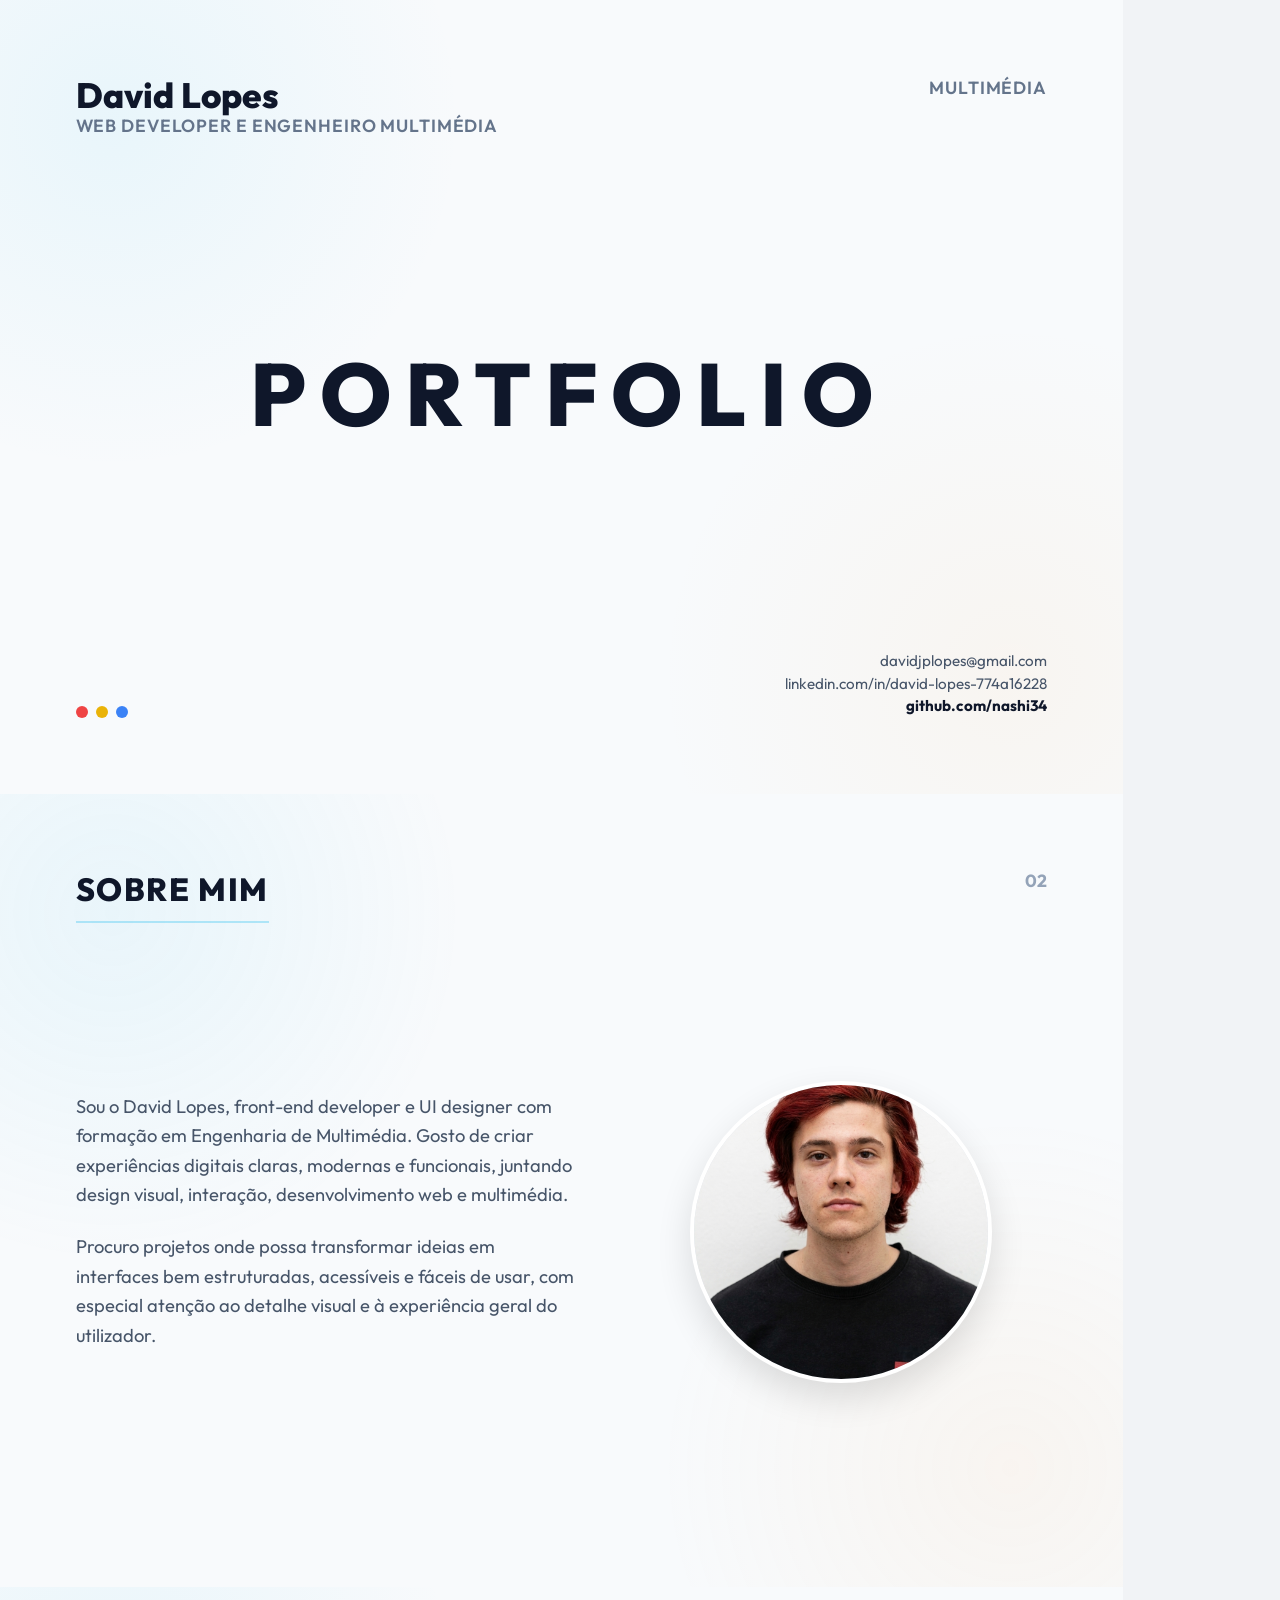
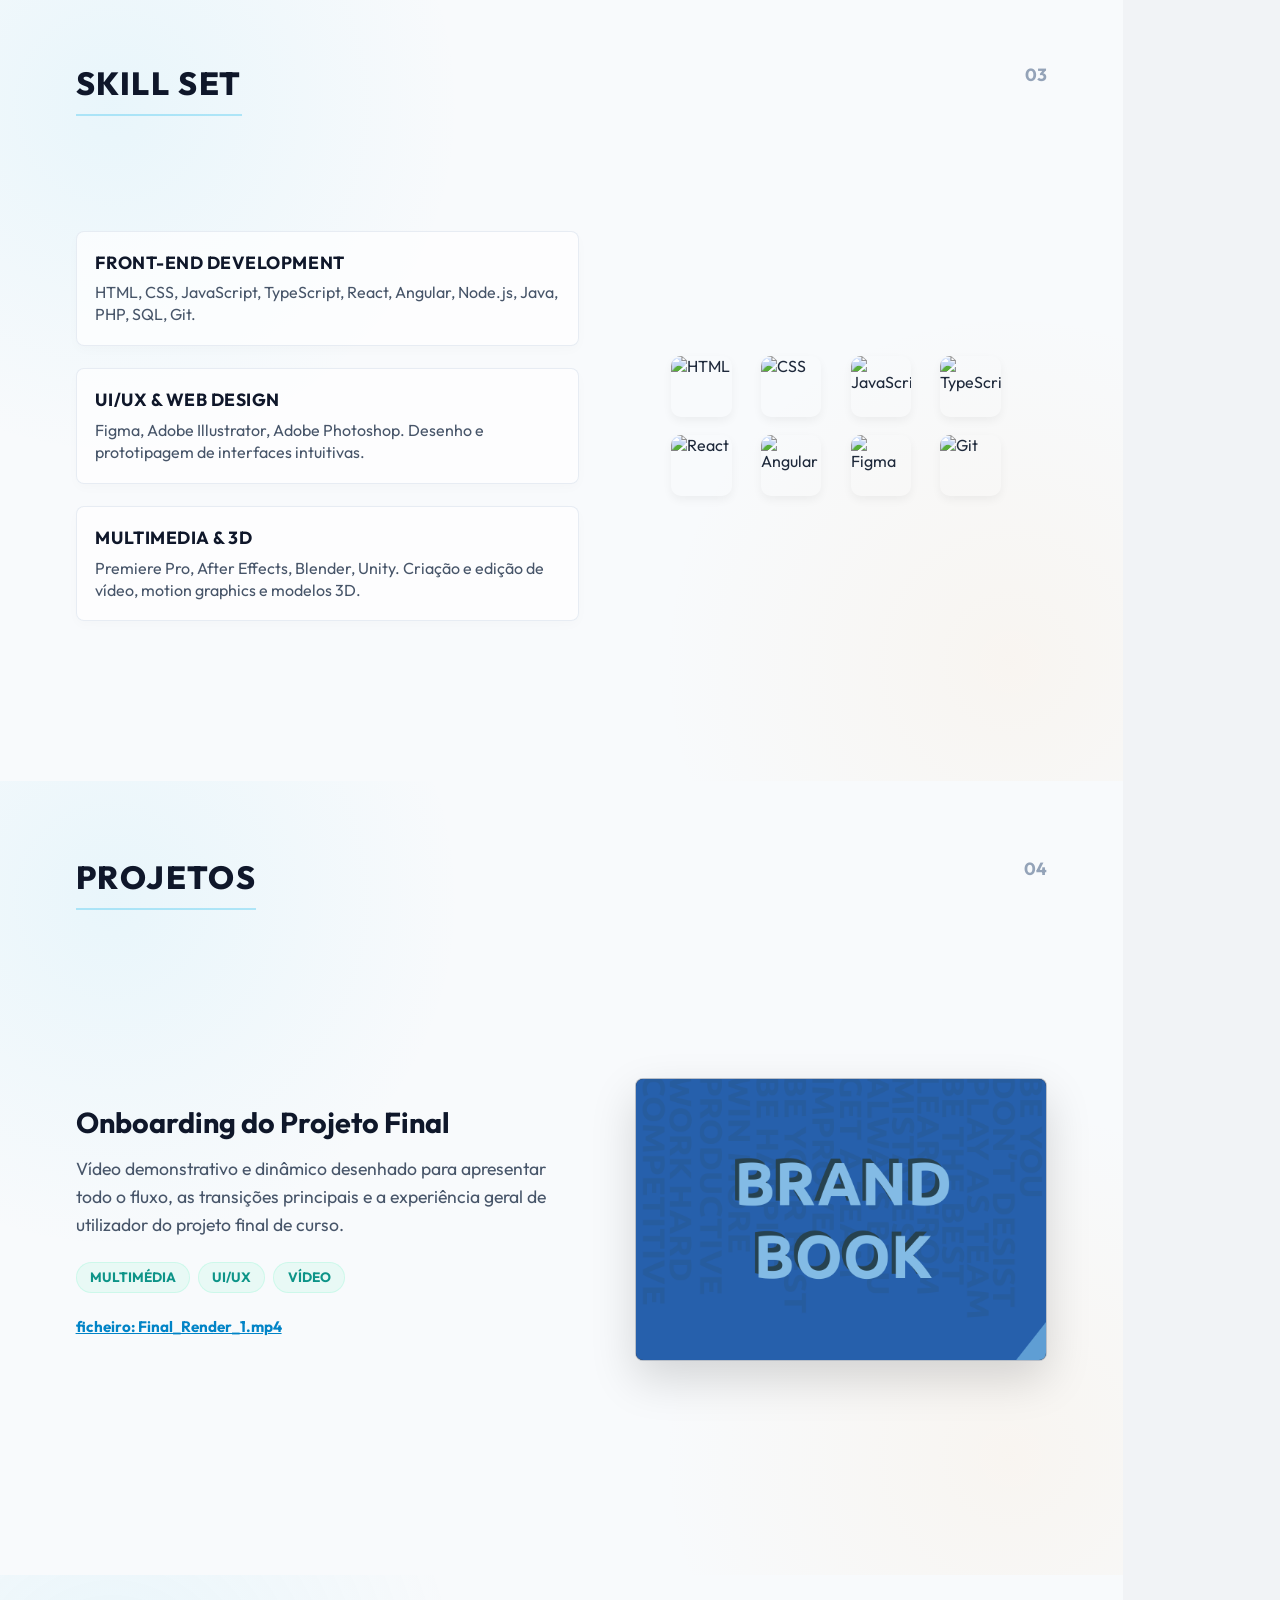
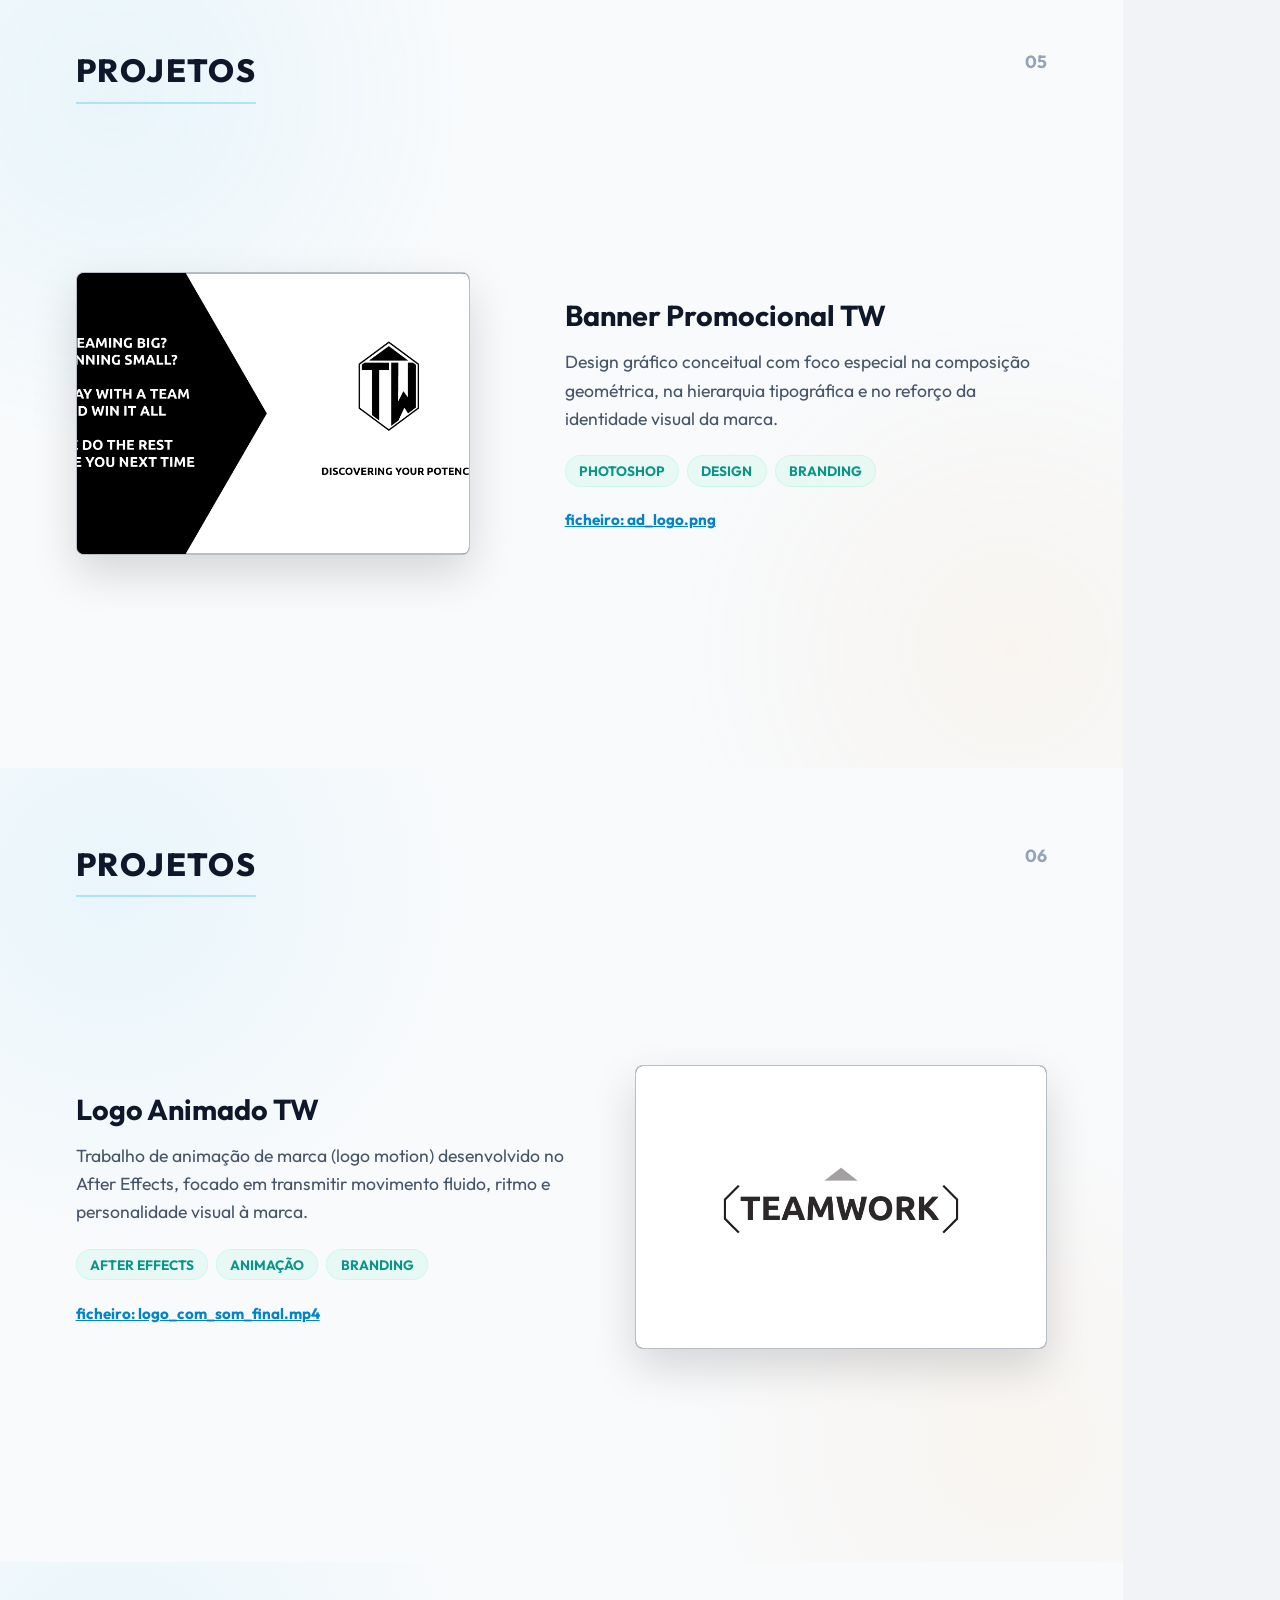
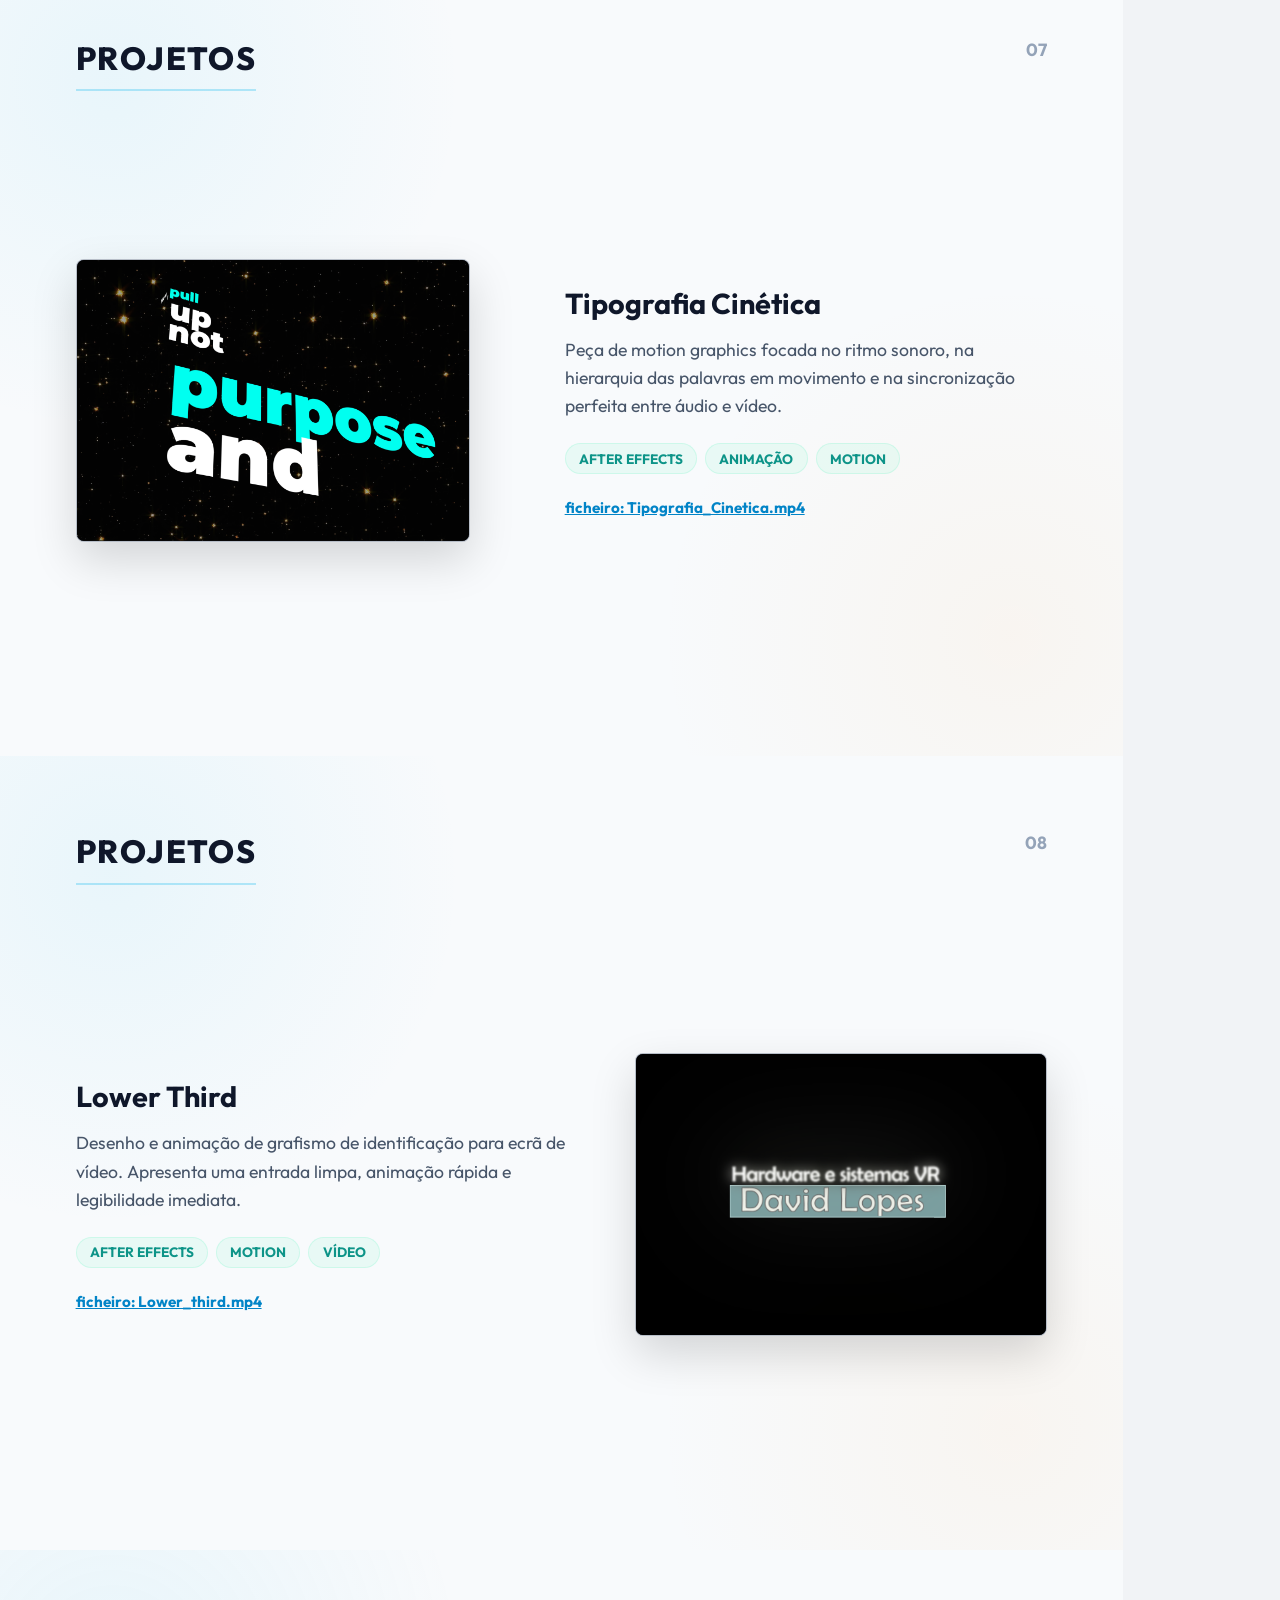
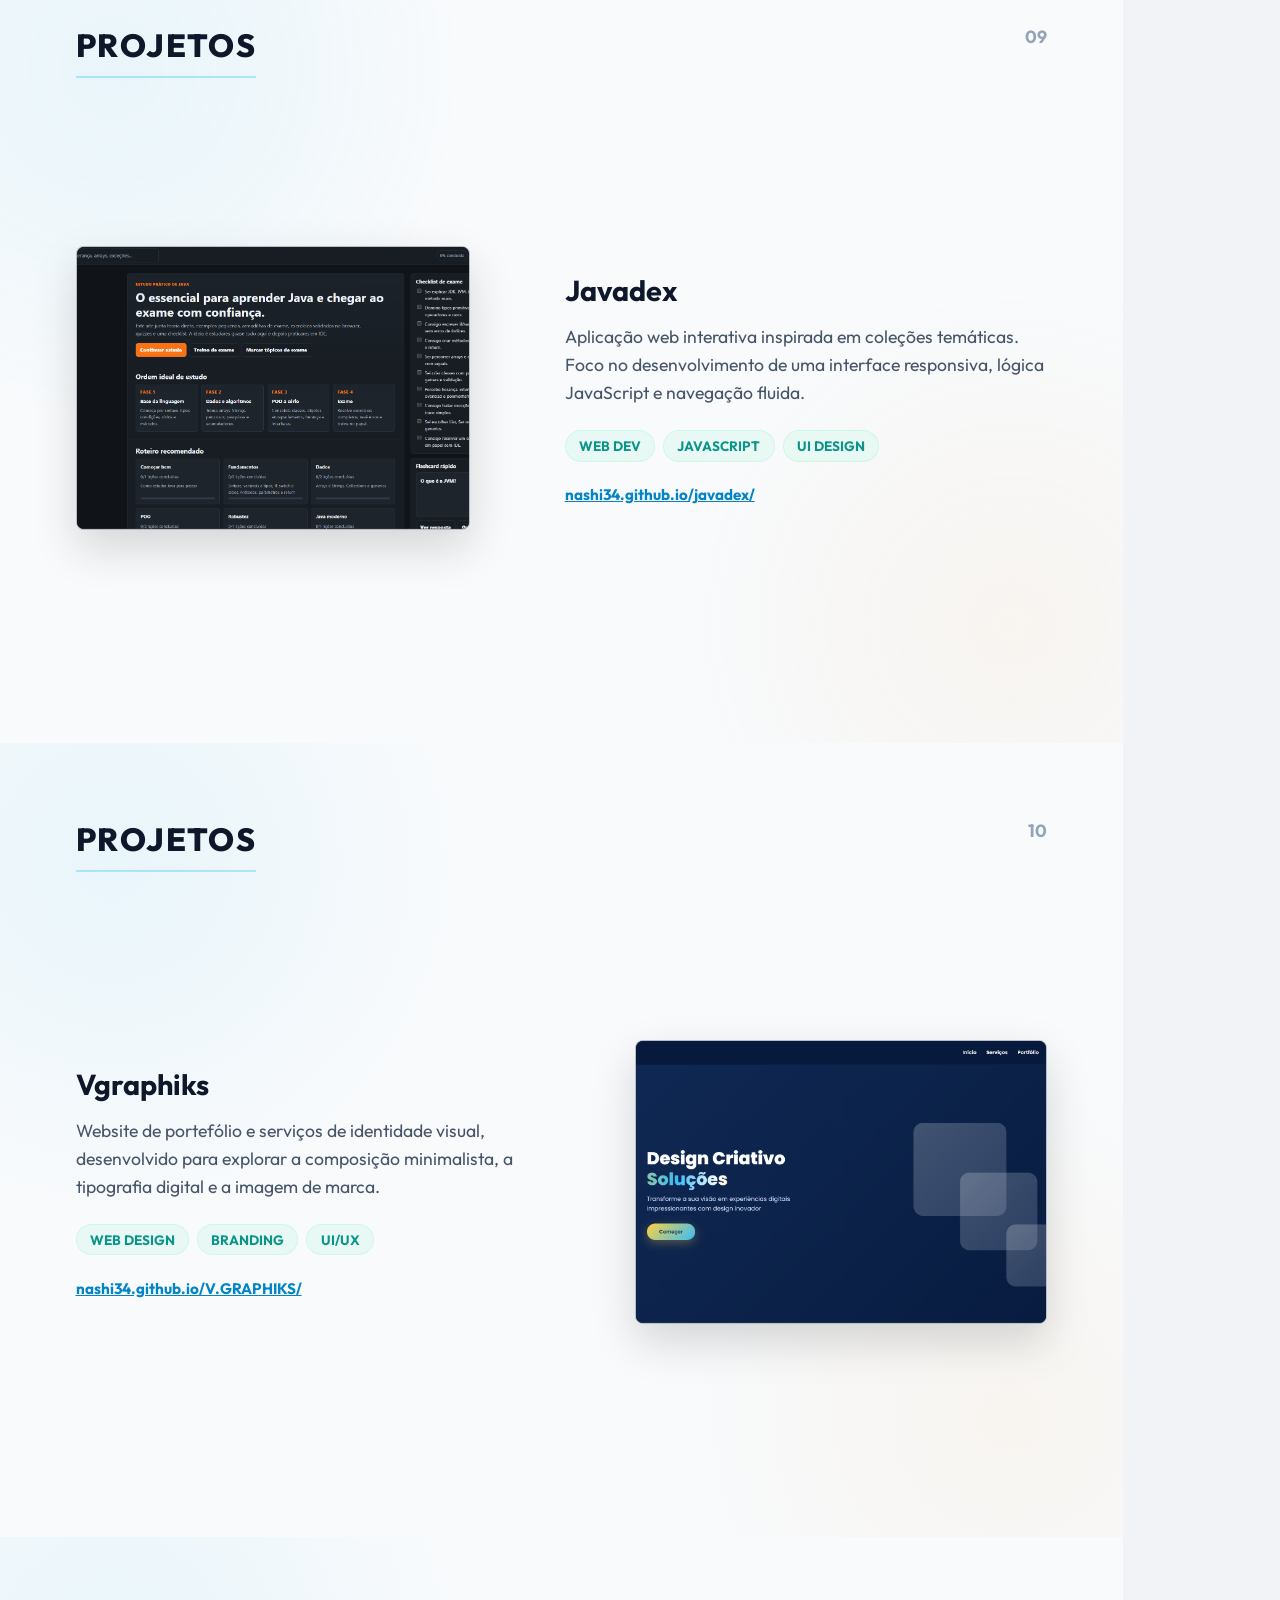
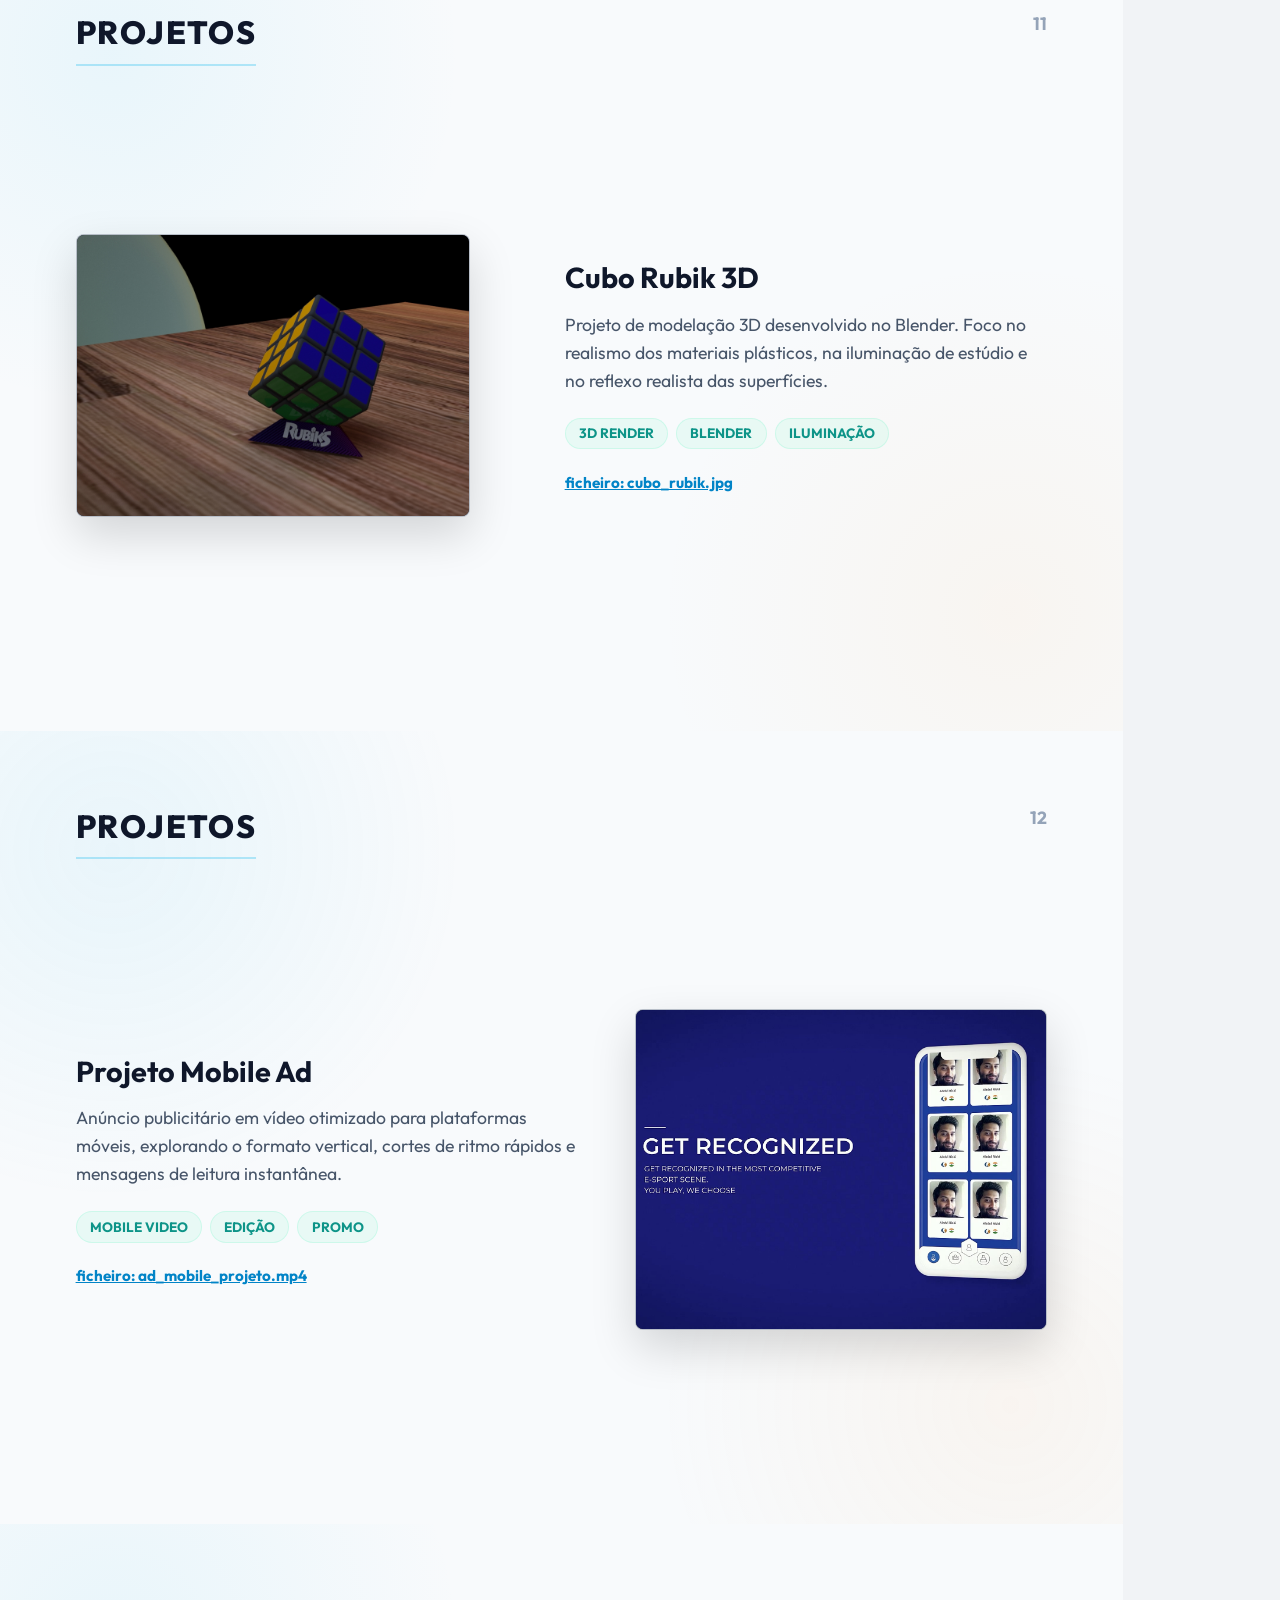
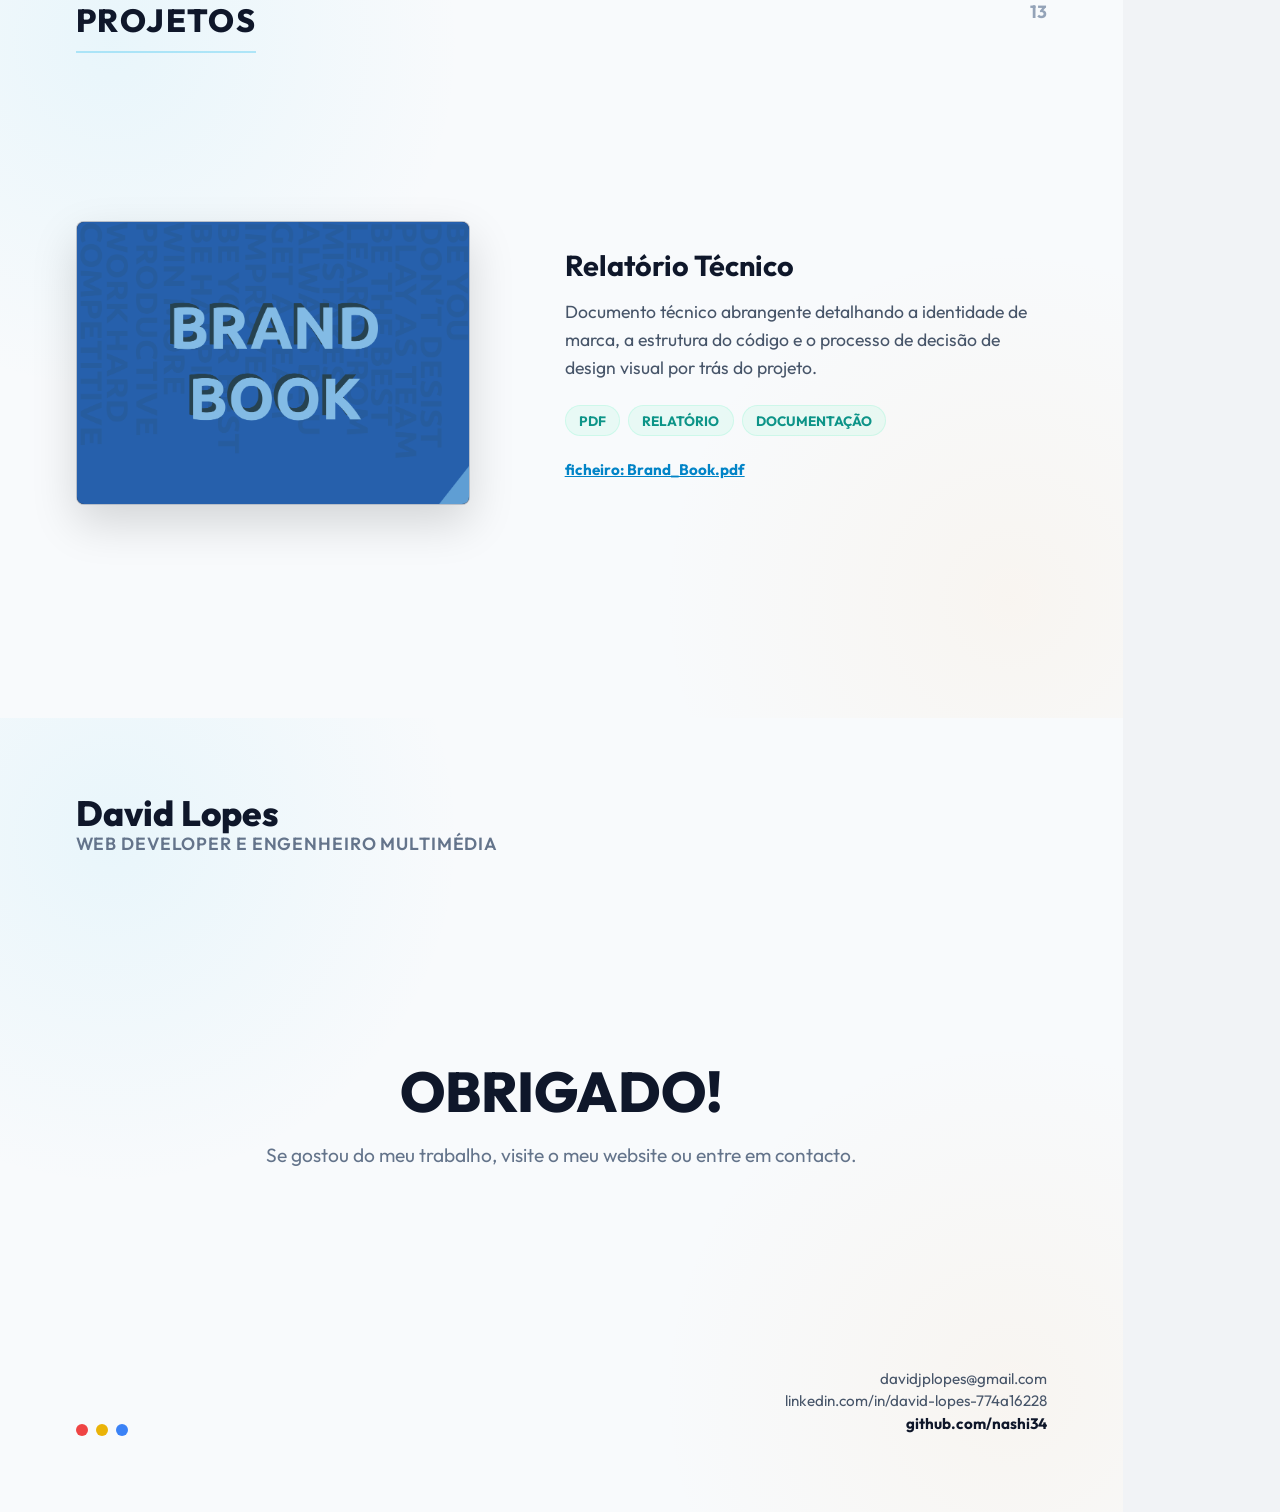
==== portfolioPDF/portfolio_pdf.html @ b02cefdd "Organized files directly at root level and added interactive PDF and low-volume video player" ====
<!DOCTYPE html>
<html lang="pt-PT">
<head>
  <meta charset="UTF-8" />
  <meta name="viewport" content="width=device-width, initial-scale=1.0" />
  <title>Portefólio | David Lopes</title>
  <link rel="preconnect" href="https://fonts.googleapis.com" />
  <link rel="preconnect" href="https://fonts.gstatic.com" crossorigin />
  <link href="https://fonts.googleapis.com/css2?family=Outfit:wght@300;400;600;700;800&display=swap" rel="stylesheet" />
  <style>
    * {
      box-sizing: border-box;
      margin: 0;
      padding: 0;
    }
    @page {
      size: A4 landscape;
      margin: 0;
    }
    body {
      font-family: 'Outfit', sans-serif;
      background: #f1f3f6;
      color: #1e293b;
      -webkit-print-color-adjust: exact;
      print-color-adjust: exact;
    }
    .page {
      width: 297mm;
      height: 210mm;
      page-break-after: always;
      position: relative;
      overflow: hidden;
      padding: 20mm;
      display: flex;
      flex-direction: column;
      justify-content: space-between;
      background: 
        radial-gradient(circle at 10% 15%, rgba(76, 201, 240, 0.09), transparent 350px),
        radial-gradient(circle at 90% 85%, rgba(255, 184, 107, 0.08), transparent 350px),
        #f8fafc;
      background-image: 
        radial-gradient(circle at 10% 15%, rgba(76, 201, 240, 0.09), transparent 350px),
        radial-gradient(circle at 90% 85%, rgba(255, 184, 107, 0.08), transparent 350px),
        radial-gradient(rgba(0, 0, 0, 0.025) 1px, transparent 0), 
        radial-gradient(rgba(0, 0, 0, 0.025) 1px, transparent 0),
        #f8fafc;
      background-size: 100% 100%, 100% 100%, 12px 12px, 12px 12px;
      background-position: 0 0, 0 0, 0 0, 6px 6px;
    }

    /* Cover Page (Page 1) */
    .cover-header {
      display: flex;
      justify-content: space-between;
      align-items: flex-start;
      width: 100%;
    }
    .cover-name {
      font-size: 2.2rem;
      font-weight: 800;
      color: #0f172a;
      line-height: 1.1;
    }
    .cover-title {
      font-size: 1.1rem;
      font-weight: 600;
      color: #64748b;
      text-transform: uppercase;
      letter-spacing: 0.05em;
    }
    .cover-center {
      display: flex;
      justify-content: center;
      align-items: center;
      flex-grow: 1;
      width: 100%;
    }
    .portfolio-title {
      font-size: 5.5rem;
      font-weight: 800;
      letter-spacing: 0.16em;
      color: #0f172a;
      text-transform: uppercase;
      text-align: center;
      margin-left: 0.16em;
    }
    .cover-footer {
      display: flex;
      justify-content: space-between;
      align-items: flex-end;
      width: 100%;
    }
    .dots-container {
      display: flex;
      gap: 8px;
    }
    .dot {
      width: 12px;
      height: 12px;
      border-radius: 50%;
    }
    .dot.red { background: #ef4444; }
    .dot.yellow { background: #eab308; }
    .dot.blue { background: #3b82f6; }
    
    .cover-contacts {
      text-align: right;
      font-size: 0.95rem;
      color: #475569;
      line-height: 1.5;
    }
    .cover-contacts strong {
      color: #0f172a;
    }

    /* Inner Page Layouts */
    .page-title {
      font-size: 2rem;
      font-weight: 800;
      color: #0f172a;
      text-transform: uppercase;
      letter-spacing: 0.05em;
      border-bottom: 2px solid rgba(76, 201, 240, 0.4);
      padding-bottom: 3mm;
      margin-bottom: 8mm;
      width: fit-content;
    }
    
    .page-number {
      position: absolute;
      top: 20mm;
      right: 20mm;
      font-size: 1.1rem;
      font-weight: 700;
      color: #94a3b8;
    }

    .content-split {
      display: flex;
      gap: 15mm;
      align-items: center;
      flex-grow: 1;
      height: calc(100% - 25mm);
    }

    .content-left {
      flex: 1.1;
      display: flex;
      flex-direction: column;
      justify-content: center;
    }

    .content-right {
      flex: 0.9;
      display: flex;
      justify-content: center;
      align-items: center;
    }

    .text-block p {
      font-size: 1.15rem;
      line-height: 1.6;
      color: #475569;
      margin-bottom: 6mm;
    }

    /* About Me visual */
    .portrait-frame {
      width: 80mm;
      height: 80mm;
      border-radius: 50%;
      overflow: hidden;
      border: 4px solid #fff;
      box-shadow: 0 15px 35px rgba(0, 0, 0, 0.12);
      background: #e2e8f0;
    }
    .portrait-frame img {
      width: 100%;
      height: 100%;
      object-fit: cover;
    }

    /* Skills Grid page */
    .skills-block {
      display: flex;
      flex-direction: column;
      gap: 6mm;
      width: 100%;
    }
    .skill-group {
      background: rgba(255, 255, 255, 0.65);
      border: 1px solid rgba(226, 232, 240, 0.8);
      border-radius: 8px;
      padding: 5mm;
      box-shadow: 0 4px 12px rgba(0, 0, 0, 0.02);
    }
    .skill-group h3 {
      font-size: 1.1rem;
      font-weight: 700;
      color: #0f172a;
      margin-bottom: 2mm;
      text-transform: uppercase;
      letter-spacing: 0.03em;
    }
    .skill-group p {
      font-size: 1rem;
      color: #475569;
      line-height: 1.4;
    }

    .skills-visual-grid {
      display: grid;
      grid-template-columns: repeat(4, 1fr);
      gap: 5mm;
      width: 100%;
      max-width: 90mm;
    }
    .skills-visual-grid img {
      width: 16mm;
      height: 16mm;
      object-fit: contain;
      border-radius: 10px;
      box-shadow: 0 4px 10px rgba(0, 0, 0, 0.05);
    }

    /* Project Cards */
    .project-desc h3 {
      font-size: 1.8rem;
      font-weight: 700;
      color: #0f172a;
      margin-bottom: 4mm;
    }
    .project-desc p {
      font-size: 1.1rem;
      line-height: 1.6;
      color: #475569;
      margin-bottom: 6mm;
    }
    .project-tags {
      display: flex;
      flex-wrap: wrap;
      gap: 8px;
      margin-bottom: 6mm;
    }
    .project-tag {
      background: rgba(142, 246, 208, 0.15);
      color: #0d9488;
      border: 1px solid rgba(142, 246, 208, 0.3);
      padding: 1.5mm 3.5mm;
      border-radius: 99px;
      font-size: 0.85rem;
      font-weight: 700;
      text-transform: uppercase;
    }
    .project-link {
      font-size: 0.95rem;
      font-weight: 700;
      color: #0284c7;
      text-decoration: underline;
      display: inline-flex;
      align-items: center;
      gap: 1.5mm;
    }

    .project-mockup {
      display: block;
      text-decoration: none;
      width: 100%;
      max-width: 120mm;
      height: 75mm;
      border-radius: 8px;
      overflow: hidden;
      box-shadow: 0 18px 45px rgba(0, 0, 0, 0.15);
      border: 1px solid rgba(226, 232, 240, 0.8);
      background: #0f172a;
    }
    .project-mockup img {
      width: 100%;
      height: 100%;
      object-fit: cover;
    }
    
    .project-mockup.portrait-mockup {
      max-width: 110mm;
      height: 85mm;
    }

    .cover-contacts a {
      color: inherit;
      text-decoration: none;
    }
    .cover-contacts a:hover {
      text-decoration: underline;
    }
  </style>
</head>
<body>

  <!-- Cover Slide (Page 1) -->
  <section class="page">
    <div class="cover-header">
      <div>
        <h1 class="cover-name">David Lopes</h1>
        <p class="cover-title">Web developer e engenheiro multimédia</p>
      </div>
      <div class="cover-title">Multimédia</div>
    </div>
    
    <div class="cover-center">
      <div class="portfolio-title">PORTFOLIO</div>
    </div>
    
    <div class="cover-footer">
      <div class="dots-container">
        <span class="dot red"></span>
        <span class="dot yellow"></span>
        <span class="dot blue"></span>
      </div>
      <div class="cover-contacts">
        <p><a href="mailto:davidjplopes@gmail.com">davidjplopes@gmail.com</a></p>
        <p><a href="https://www.linkedin.com/in/david-lopes-774a16228" target="_blank">linkedin.com/in/david-lopes-774a16228</a></p>
        <p><a href="https://github.com/nashi34" target="_blank"><strong>github.com/nashi34</strong></a></p>
      </div>
    </div>
  </section>

  <!-- About Me Slide (Page 2) -->
  <section class="page">
    <span class="page-number">02</span>
    <h2 class="page-title">Sobre mim</h2>
    <div class="content-split">
      <div class="content-left">
        <div class="text-block">
          <p>Sou o David Lopes, front-end developer e UI designer com formação em Engenharia de Multimédia. Gosto de criar experiências digitais claras, modernas e funcionais, juntando design visual, interação, desenvolvimento web e multimédia.</p>
          <p>Procuro projetos onde possa transformar ideias em interfaces bem estruturadas, acessíveis e fáceis de usar, com especial atenção ao detalhe visual e à experiência geral do utilizador.</p>
        </div>
      </div>
      <div class="content-right">
        <div class="portrait-frame">
          <img src="../files/me.png" alt="David Lopes" />
        </div>
      </div>
    </div>
  </section>

  <!-- Skills Slide (Page 3) -->
  <section class="page">
    <span class="page-number">03</span>
    <h2 class="page-title">Skill Set</h2>
    <div class="content-split">
      <div class="content-left">
        <div class="skills-block">
          <div class="skill-group">
            <h3>Front-End Development</h3>
            <p>HTML, CSS, JavaScript, TypeScript, React, Angular, Node.js, Java, PHP, SQL, Git.</p>
          </div>
          <div class="skill-group">
            <h3>UI/UX & Web Design</h3>
            <p>Figma, Adobe Illustrator, Adobe Photoshop. Desenho e prototipagem de interfaces intuitivas.</p>
          </div>
          <div class="skill-group">
            <h3>Multimedia & 3D</h3>
            <p>Premiere Pro, After Effects, Blender, Unity. Criação e edição de vídeo, motion graphics e modelos 3D.</p>
          </div>
        </div>
      </div>
      <div class="content-right">
        <div class="skills-visual-grid">
          <img src="https://skillicons.dev/icons?i=html" alt="HTML" />
          <img src="https://skillicons.dev/icons?i=css" alt="CSS" />
          <img src="https://skillicons.dev/icons?i=js" alt="JavaScript" />
          <img src="https://skillicons.dev/icons?i=ts" alt="TypeScript" />
          <img src="https://skillicons.dev/icons?i=react" alt="React" />
          <img src="https://skillicons.dev/icons?i=angular" alt="Angular" />
          <img src="https://skillicons.dev/icons?i=figma" alt="Figma" />
          <img src="https://skillicons.dev/icons?i=git" alt="Git" />
        </div>
      </div>
    </div>
  </section>

  <!-- Project 1 (Page 4) -->
  <section class="page">
    <span class="page-number">04</span>
    <h2 class="page-title">Projetos</h2>
    <div class="content-split">
      <div class="content-left">
        <div class="project-desc">
          <h3>Onboarding do Projeto Final</h3>
          <p>Vídeo demonstrativo e dinâmico desenhado para apresentar todo o fluxo, as transições principais e a experiência geral de utilizador do projeto final de curso.</p>
          <div class="project-tags">
            <span class="project-tag">Multimédia</span>
            <span class="project-tag">UI/UX</span>
            <span class="project-tag">Vídeo</span>
          </div>
          <a class="project-link" href="https://nashi34.github.io/portfolio/portfolioPDF/video.html?src=files/Final_Render_1.mp4" target="_blank">ficheiro: Final_Render_1.mp4</a>
        </div>
      </div>
      <div class="content-right">
        <a class="project-mockup" href="https://nashi34.github.io/portfolio/portfolioPDF/video.html?src=files/Final_Render_1.mp4" target="_blank">
          <img src="../files/brandbook.png" alt="Onboarding Projeto Final" />
        </a>
      </div>
    </div>
  </section>

  <!-- Project 2 (Page 5) -->
  <section class="page">
    <span class="page-number">05</span>
    <h2 class="page-title">Projetos</h2>
    <div class="content-split">
      <div class="content-right">
        <a class="project-mockup" href="https://nashi34.github.io/portfolio/files/ad_logo.png" target="_blank">
          <img src="../files/ad_logo.png" alt="Banner Promocional TW" />
        </a>
      </div>
      <div class="content-left" style="padding-left: 10mm;">
        <div class="project-desc">
          <h3>Banner Promocional TW</h3>
          <p>Design gráfico conceitual com foco especial na composição geométrica, na hierarquia tipográfica e no reforço da identidade visual da marca.</p>
          <div class="project-tags">
            <span class="project-tag">Photoshop</span>
            <span class="project-tag">Design</span>
            <span class="project-tag">Branding</span>
          </div>
          <a class="project-link" href="https://nashi34.github.io/portfolio/files/ad_logo.png" target="_blank">ficheiro: ad_logo.png</a>
        </div>
      </div>
    </div>
  </section>

  <!-- Project 3 (Page 6) -->
  <section class="page">
    <span class="page-number">06</span>
    <h2 class="page-title">Projetos</h2>
    <div class="content-split">
      <div class="content-left">
        <div class="project-desc">
          <h3>Logo Animado TW</h3>
          <p>Trabalho de animação de marca (logo motion) desenvolvido no After Effects, focado em transmitir movimento fluido, ritmo e personalidade visual à marca.</p>
          <div class="project-tags">
            <span class="project-tag">After Effects</span>
            <span class="project-tag">Animação</span>
            <span class="project-tag">Branding</span>
          </div>
          <a class="project-link" href="https://nashi34.github.io/portfolio/portfolioPDF/video.html?src=files/logo_com_som_final.mp4" target="_blank">ficheiro: logo_com_som_final.mp4</a>
        </div>
      </div>
      <div class="content-right">
        <a class="project-mockup" href="https://nashi34.github.io/portfolio/portfolioPDF/video.html?src=files/logo_com_som_final.mp4" target="_blank">
          <img src="../files/logo_animado_thumb.jpg" alt="Logo Animado" />
        </a>
      </div>
    </div>
  </section>

  <!-- Project 4 (Page 7) -->
  <section class="page">
    <span class="page-number">07</span>
    <h2 class="page-title">Projetos</h2>
    <div class="content-split">
      <div class="content-right">
        <a class="project-mockup" href="https://nashi34.github.io/portfolio/portfolioPDF/video.html?src=files/Tipografia_Cinetica.mp4" target="_blank">
          <img src="../files/kinetic_typo.png" alt="Tipografia Cinética" />
        </a>
      </div>
      <div class="content-left" style="padding-left: 10mm;">
        <div class="project-desc">
          <h3>Tipografia Cinética</h3>
          <p>Peça de motion graphics focada no ritmo sonoro, na hierarquia das palavras em movimento e na sincronização perfeita entre áudio e vídeo.</p>
          <div class="project-tags">
            <span class="project-tag">After Effects</span>
            <span class="project-tag">Animação</span>
            <span class="project-tag">Motion</span>
          </div>
          <a class="project-link" href="https://nashi34.github.io/portfolio/portfolioPDF/video.html?src=files/Tipografia_Cinetica.mp4" target="_blank">ficheiro: Tipografia_Cinetica.mp4</a>
        </div>
      </div>
    </div>
  </section>

  <!-- Project 5 (Page 8) -->
  <section class="page">
    <span class="page-number">08</span>
    <h2 class="page-title">Projetos</h2>
    <div class="content-split">
      <div class="content-left">
        <div class="project-desc">
          <h3>Lower Third</h3>
          <p>Desenho e animação de grafismo de identificação para ecrã de vídeo. Apresenta uma entrada limpa, animação rápida e legibilidade imediata.</p>
          <div class="project-tags">
            <span class="project-tag">After Effects</span>
            <span class="project-tag">Motion</span>
            <span class="project-tag">Vídeo</span>
          </div>
          <a class="project-link" href="https://nashi34.github.io/portfolio/portfolioPDF/video.html?src=files/Lower_third.mp4" target="_blank">ficheiro: Lower_third.mp4</a>
        </div>
      </div>
      <div class="content-right">
        <a class="project-mockup" href="https://nashi34.github.io/portfolio/portfolioPDF/video.html?src=files/Lower_third.mp4" target="_blank">
          <img src="../files/lower_third.png" alt="Lower Third" />
        </a>
      </div>
    </div>
  </section>

  <!-- Project 6 (Page 9) -->
  <section class="page">
    <span class="page-number">09</span>
    <h2 class="page-title">Projetos</h2>
    <div class="content-split">
      <div class="content-right">
        <a class="project-mockup" href="https://nashi34.github.io/javadex/" target="_blank">
          <img src="../files/javadex.png" alt="Javadex" />
        </a>
      </div>
      <div class="content-left" style="padding-left: 10mm;">
        <div class="project-desc">
          <h3>Javadex</h3>
          <p>Aplicação web interativa inspirada em coleções temáticas. Foco no desenvolvimento de uma interface responsiva, lógica JavaScript e navegação fluida.</p>
          <div class="project-tags">
            <span class="project-tag">Web Dev</span>
            <span class="project-tag">JavaScript</span>
            <span class="project-tag">UI Design</span>
          </div>
          <a class="project-link" href="https://nashi34.github.io/javadex/" target="_blank">nashi34.github.io/javadex/</a>
        </div>
      </div>
    </div>
  </section>

  <!-- Project 7 (Page 10) -->
  <section class="page">
    <span class="page-number">10</span>
    <h2 class="page-title">Projetos</h2>
    <div class="content-split">
      <div class="content-left">
        <div class="project-desc">
          <h3>Vgraphiks</h3>
          <p>Website de portefólio e serviços de identidade visual, desenvolvido para explorar a composição minimalista, a tipografia digital e a imagem de marca.</p>
          <div class="project-tags">
            <span class="project-tag">Web Design</span>
            <span class="project-tag">Branding</span>
            <span class="project-tag">UI/UX</span>
          </div>
          <a class="project-link" href="https://nashi34.github.io/V.GRAPHIKS/" target="_blank">nashi34.github.io/V.GRAPHIKS/</a>
        </div>
      </div>
      <div class="content-right">
        <a class="project-mockup" href="https://nashi34.github.io/V.GRAPHIKS/" target="_blank">
          <img src="../files/vgraphiks.png" alt="Vgraphiks" />
        </a>
      </div>
    </div>
  </section>

  <!-- Project 8 (Page 11) -->
  <section class="page">
    <span class="page-number">11</span>
    <h2 class="page-title">Projetos</h2>
    <div class="content-split">
      <div class="content-right">
        <a class="project-mockup" href="https://nashi34.github.io/portfolio/files/cubo_rubik.jpg" target="_blank">
          <img src="../files/cubo_rubik.jpg" alt="Cubo Rubik 3D" />
        </a>
      </div>
      <div class="content-left" style="padding-left: 10mm;">
        <div class="project-desc">
          <h3>Cubo Rubik 3D</h3>
          <p>Projeto de modelação 3D desenvolvido no Blender. Foco no realismo dos materiais plásticos, na iluminação de estúdio e no reflexo realista das superfícies.</p>
          <div class="project-tags">
            <span class="project-tag">3D Render</span>
            <span class="project-tag">Blender</span>
            <span class="project-tag">Iluminação</span>
          </div>
          <a class="project-link" href="https://nashi34.github.io/portfolio/files/cubo_rubik.jpg" target="_blank">ficheiro: cubo_rubik.jpg</a>
        </div>
      </div>
    </div>
  </section>

  <!-- Project 9 (Page 12) -->
  <section class="page">
    <span class="page-number">12</span>
    <h2 class="page-title">Projetos</h2>
    <div class="content-split">
      <div class="content-left">
        <div class="project-desc">
          <h3>Projeto Mobile Ad</h3>
          <p>Anúncio publicitário em vídeo otimizado para plataformas móveis, explorando o formato vertical, cortes de ritmo rápidos e mensagens de leitura instantânea.</p>
          <div class="project-tags">
            <span class="project-tag">Mobile Video</span>
            <span class="project-tag">Edição</span>
            <span class="project-tag">Promo</span>
          </div>
          <a class="project-link" href="https://nashi34.github.io/portfolio/portfolioPDF/video.html?src=files/ad_mobile_projeto.mp4" target="_blank">ficheiro: ad_mobile_projeto.mp4</a>
        </div>
      </div>
      <div class="content-right">
        <a class="project-mockup portrait-mockup" href="https://nashi34.github.io/portfolio/portfolioPDF/video.html?src=files/ad_mobile_projeto.mp4" target="_blank">
          <img src="../files/mobile_ad_thumb.jpg" alt="Mobile Ad" />
        </a>
      </div>
    </div>
  </section>

  <!-- Project 10 (Page 13) -->
  <section class="page">
    <span class="page-number">13</span>
    <h2 class="page-title">Projetos</h2>
    <div class="content-split">
      <div class="content-right">
        <a class="project-mockup" href="https://nashi34.github.io/portfolio/files/Brand_Book.pdf" target="_blank">
          <img src="../files/brandbook.png" alt="Relatório Técnico" />
        </a>
      </div>
      <div class="content-left" style="padding-left: 10mm;">
        <div class="project-desc">
          <h3>Relatório Técnico</h3>
          <p>Documento técnico abrangente detalhando a identidade de marca, a estrutura do código e o processo de decisão de design visual por trás do projeto.</p>
          <div class="project-tags">
            <span class="project-tag">PDF</span>
            <span class="project-tag">Relatório</span>
            <span class="project-tag">Documentação</span>
          </div>
          <a class="project-link" href="https://nashi34.github.io/portfolio/files/Brand_Book.pdf" target="_blank">ficheiro: Brand_Book.pdf</a>
        </div>
      </div>
    </div>
  </section>

  <!-- Thank You Page (Page 14) -->
  <section class="page">
    <div class="cover-header">
      <div>
        <h1 class="cover-name">David Lopes</h1>
        <p class="cover-title">Web developer e engenheiro multimédia</p>
      </div>
    </div>
    
    <div class="cover-center" style="flex-direction: column; gap: 4mm;">
      <h2 style="font-size: 3.5rem; font-weight: 800; text-transform: uppercase; color: #0f172a;">Obrigado!</h2>
      <p style="font-size: 1.2rem; color: #64748b;">Se gostou do meu trabalho, visite o meu website ou entre em contacto.</p>
    </div>
    
    <div class="cover-footer">
      <div class="dots-container">
        <span class="dot red"></span>
        <span class="dot yellow"></span>
        <span class="dot blue"></span>
      </div>
      <div class="cover-contacts">
        <p><a href="mailto:davidjplopes@gmail.com">davidjplopes@gmail.com</a></p>
        <p><a href="https://www.linkedin.com/in/david-lopes-774a16228" target="_blank">linkedin.com/in/david-lopes-774a16228</a></p>
        <p><a href="https://github.com/nashi34" target="_blank"><strong>github.com/nashi34</strong></a></p>
      </div>
    </div>
  </section>

</body>
</html>
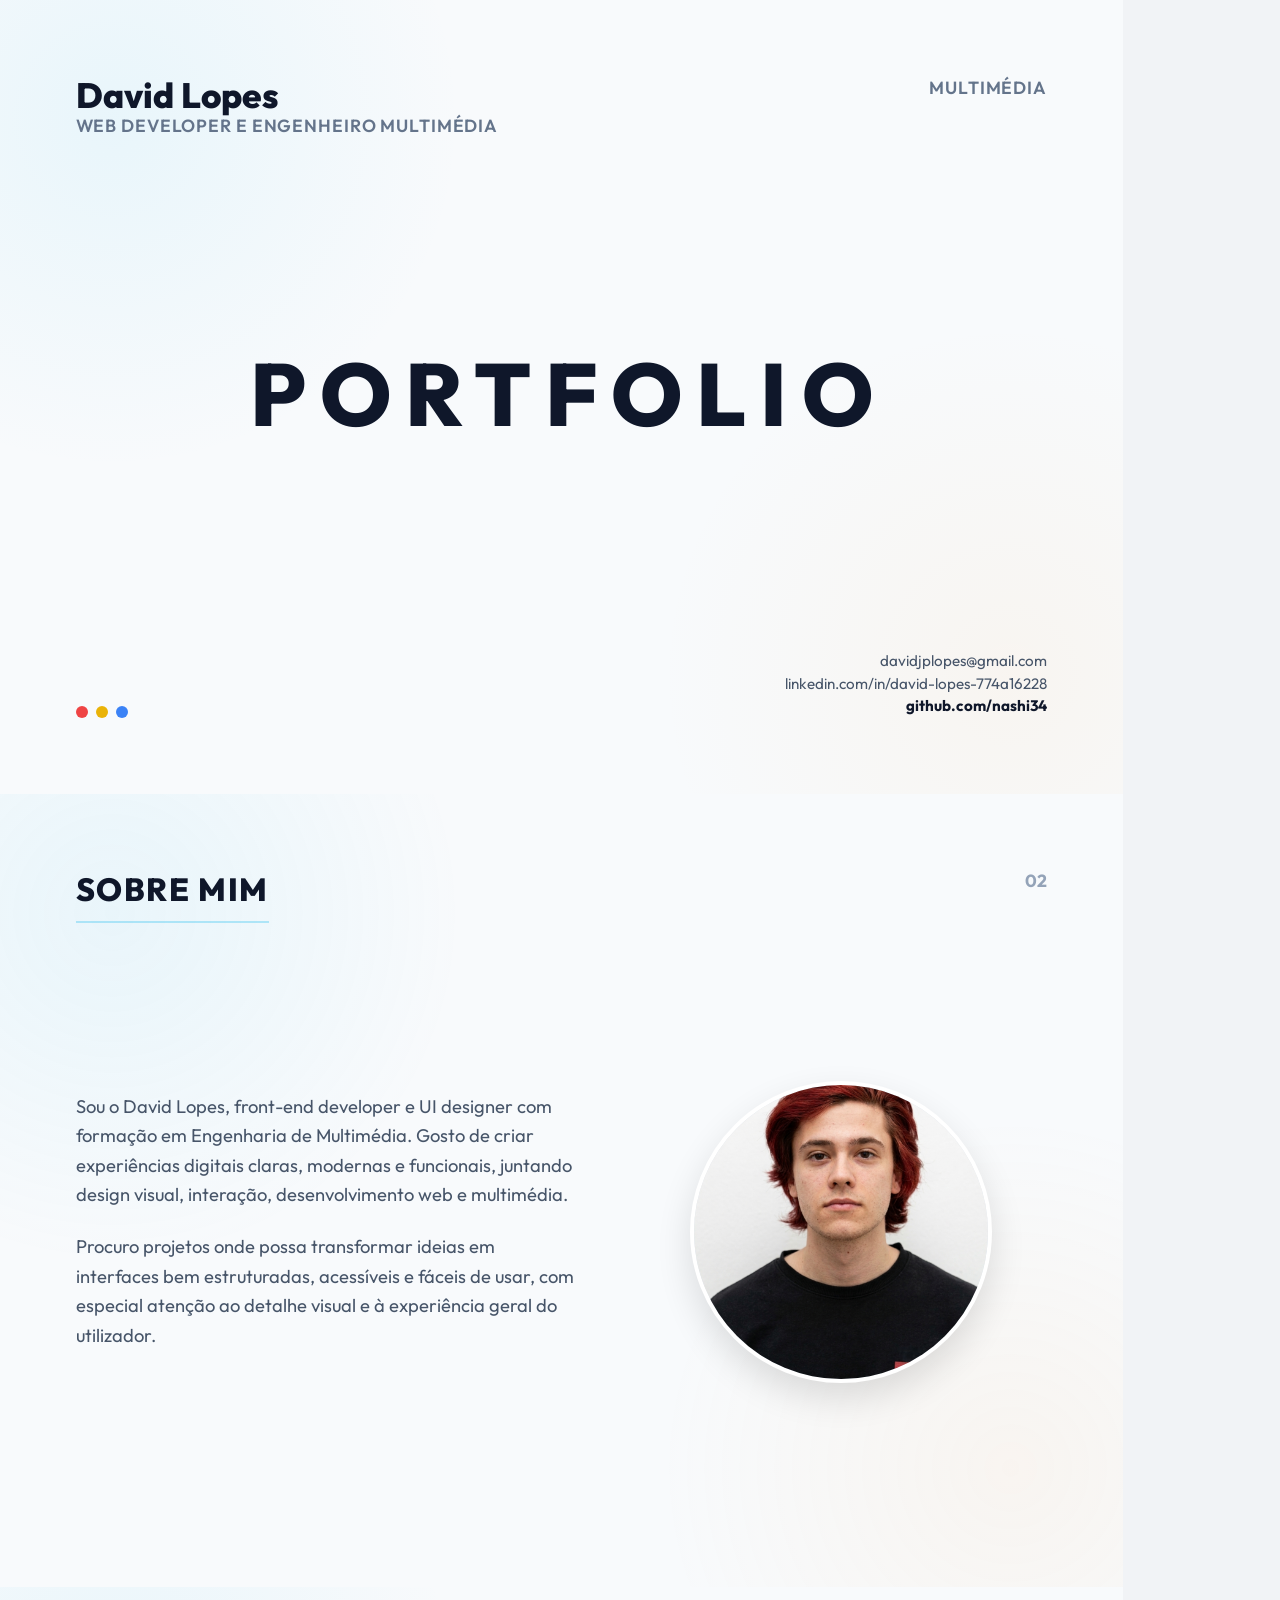
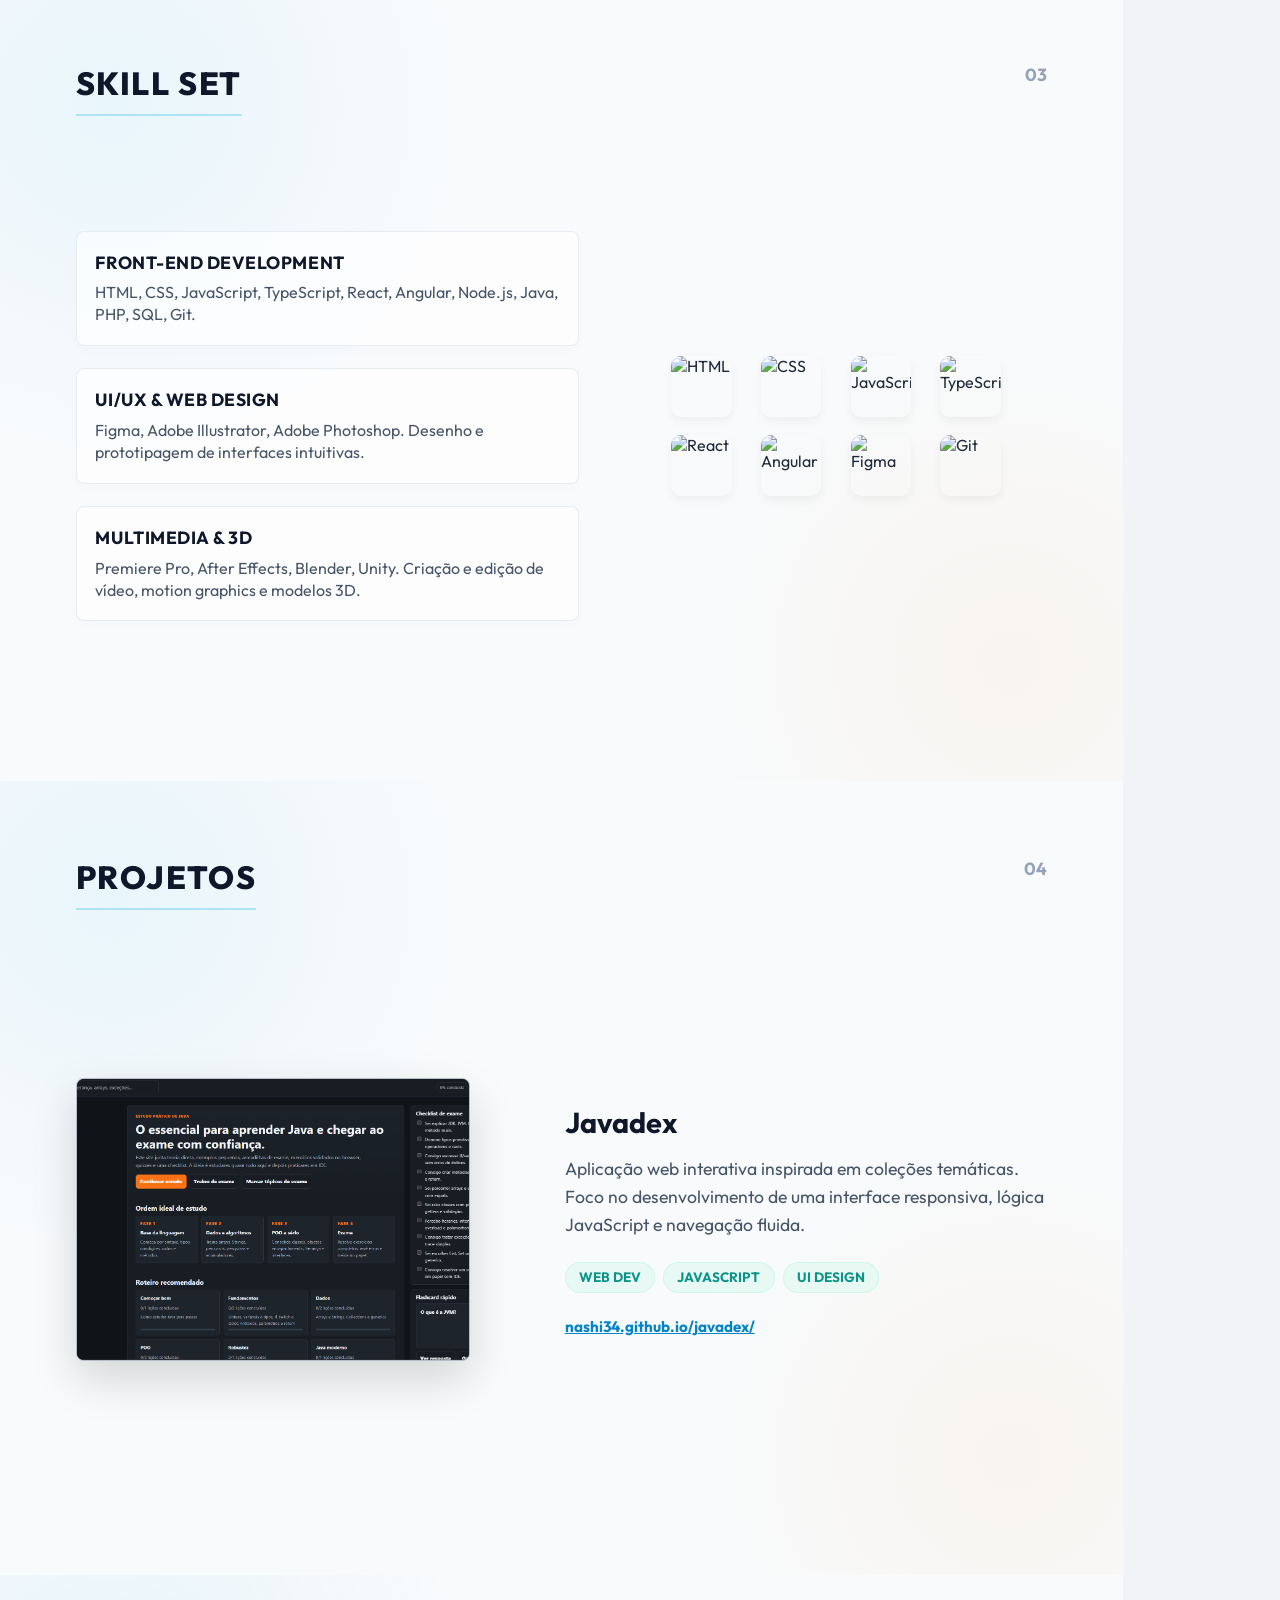
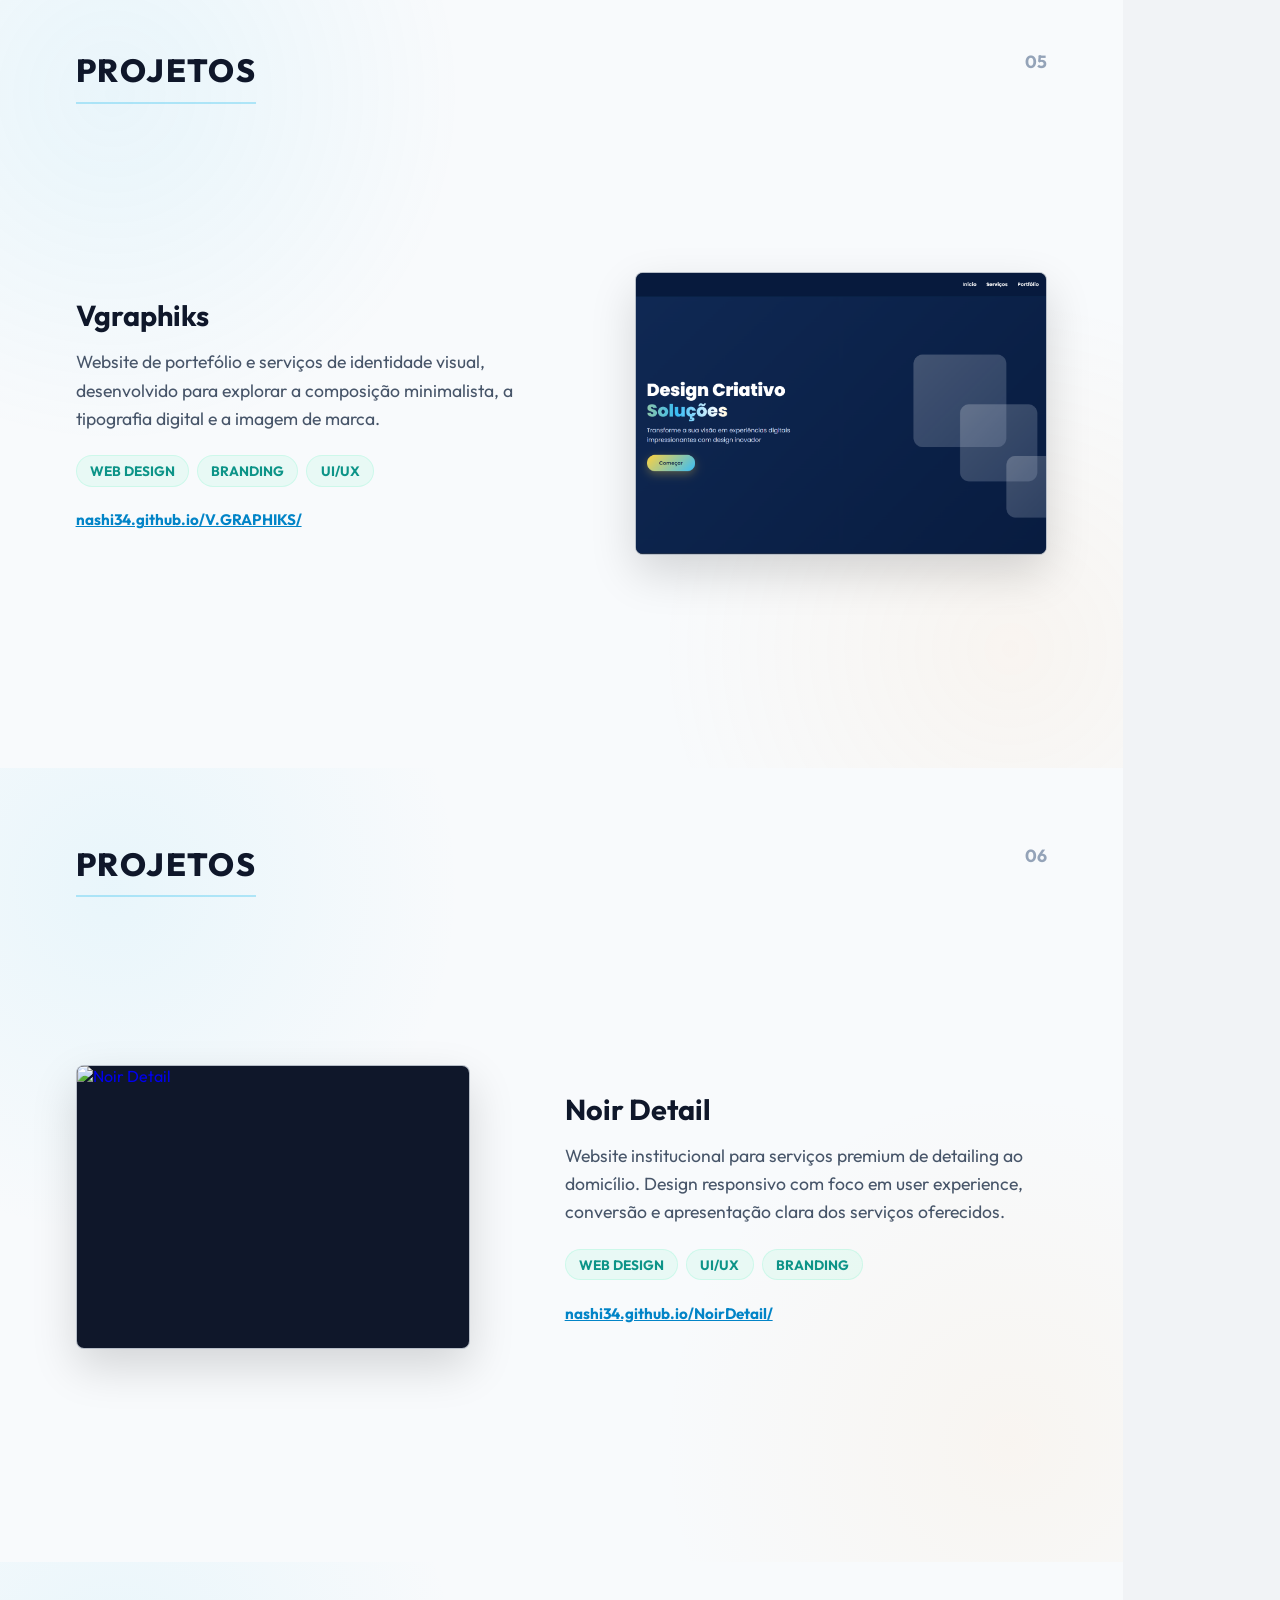
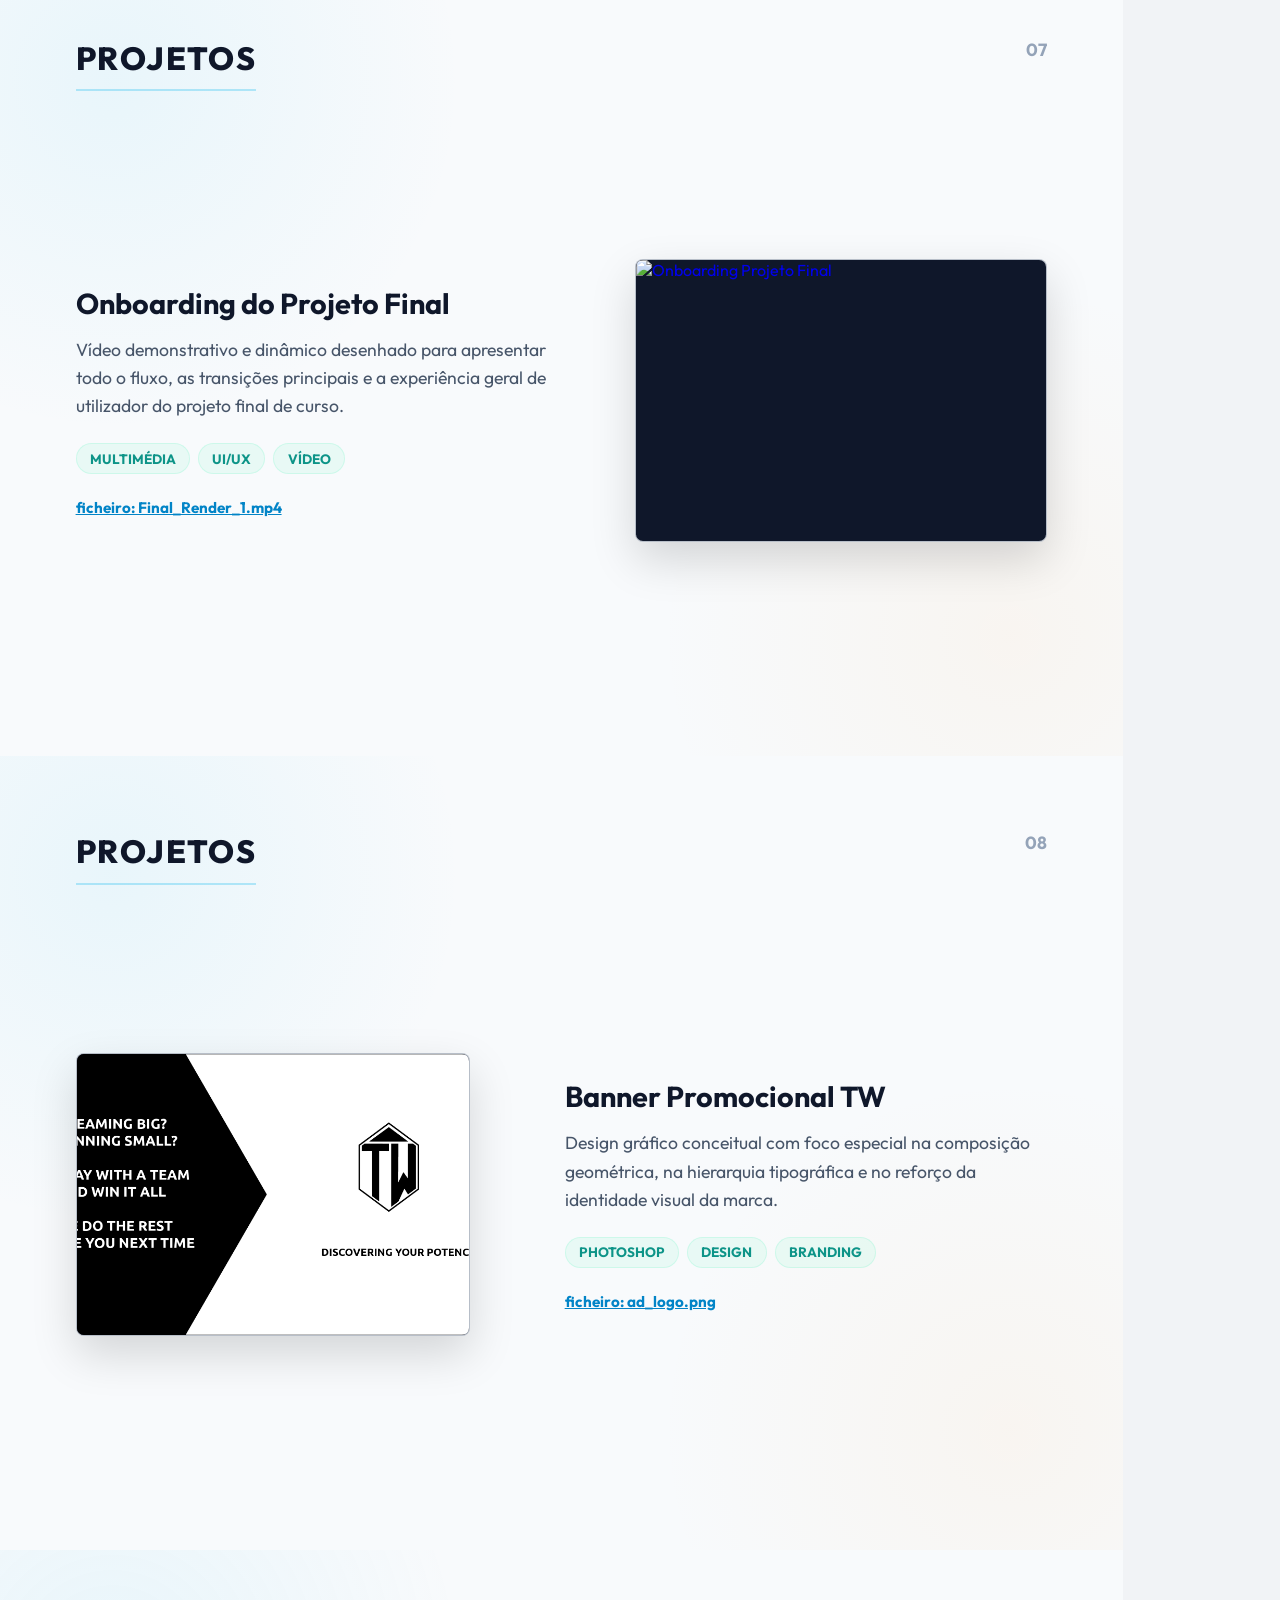
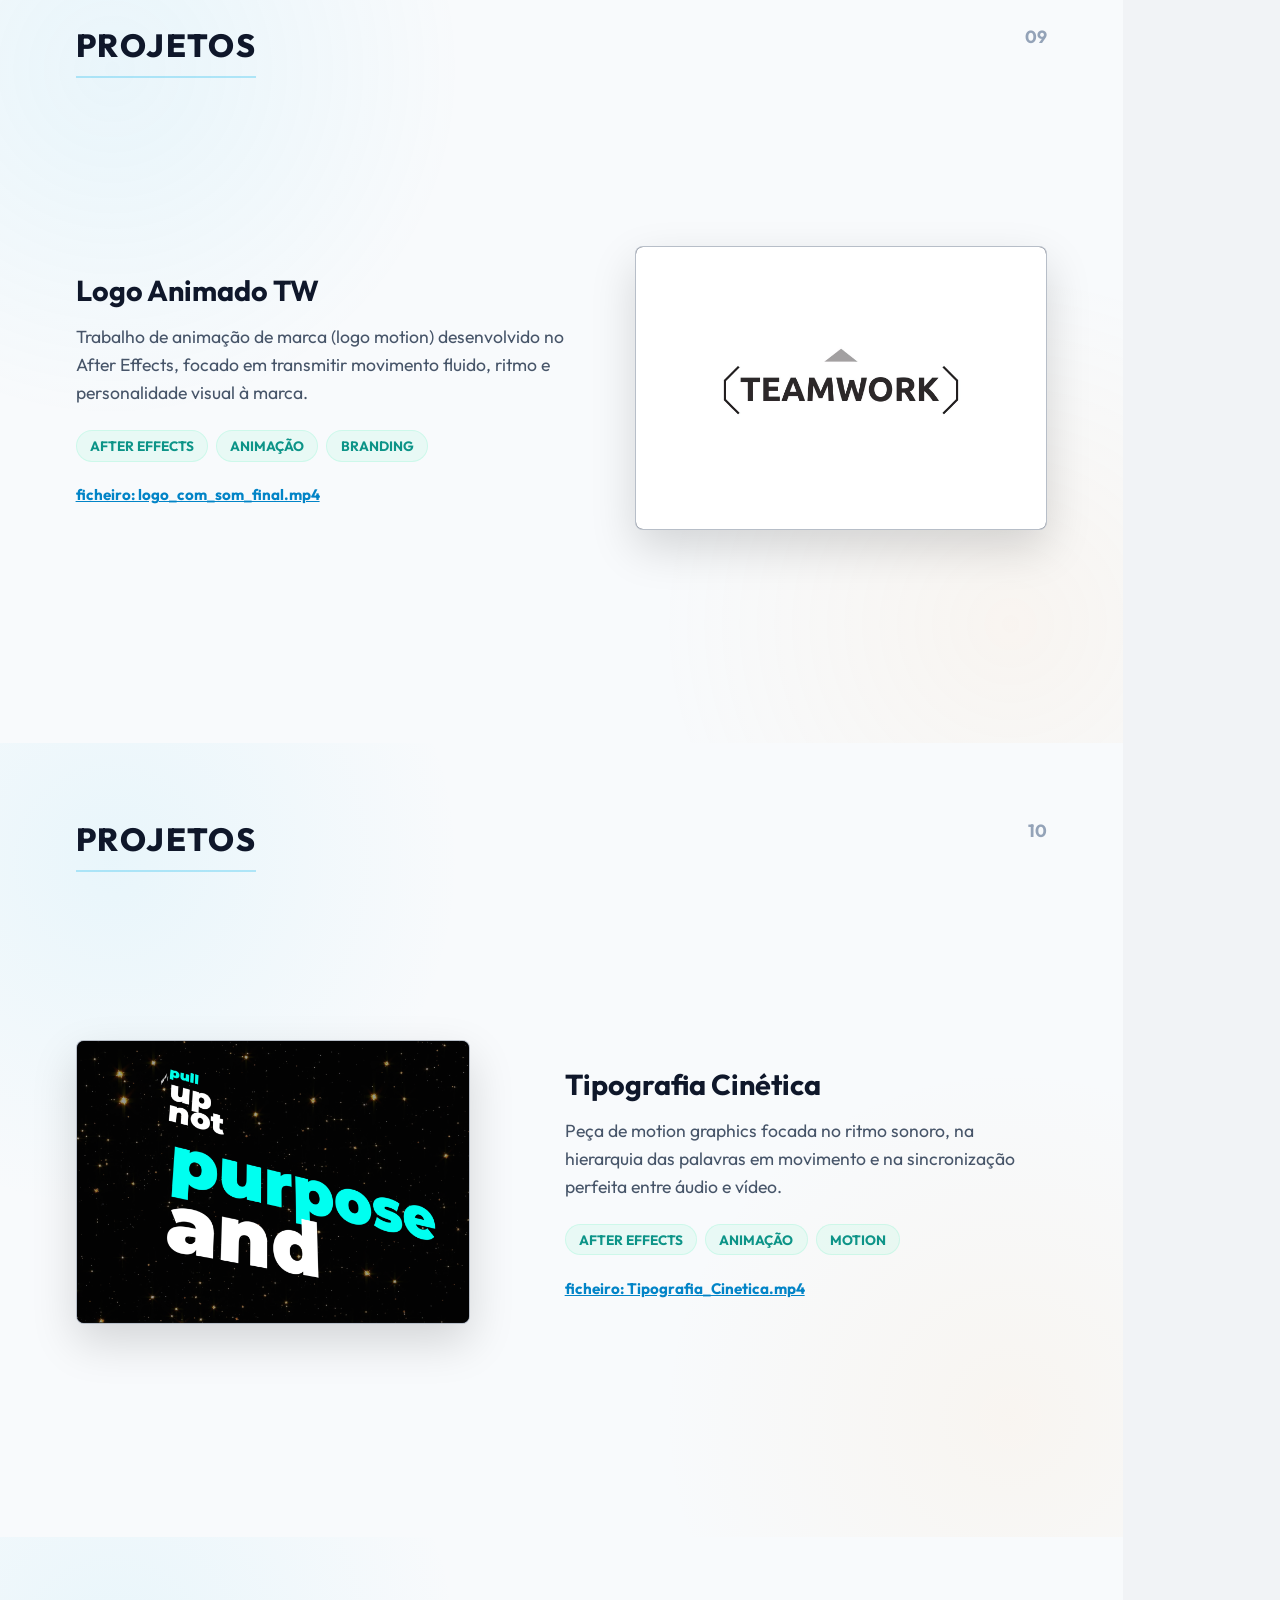
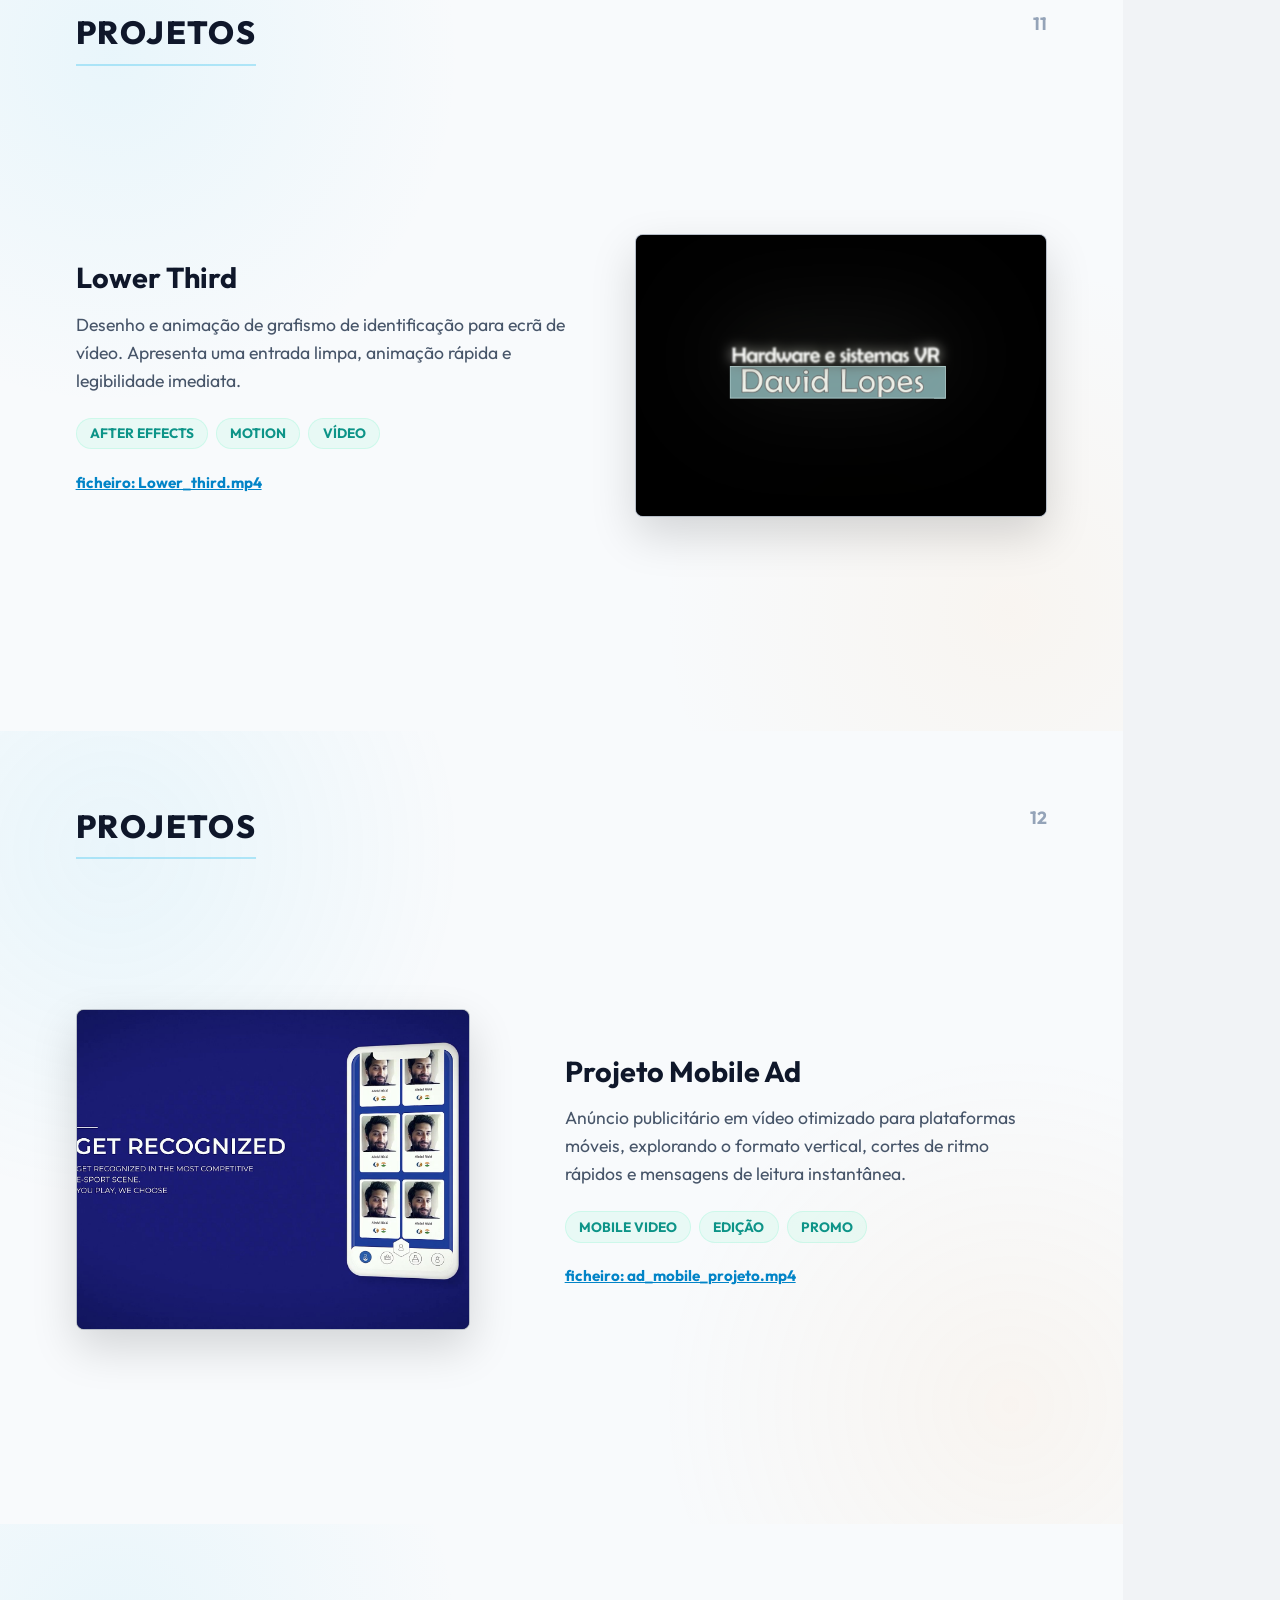
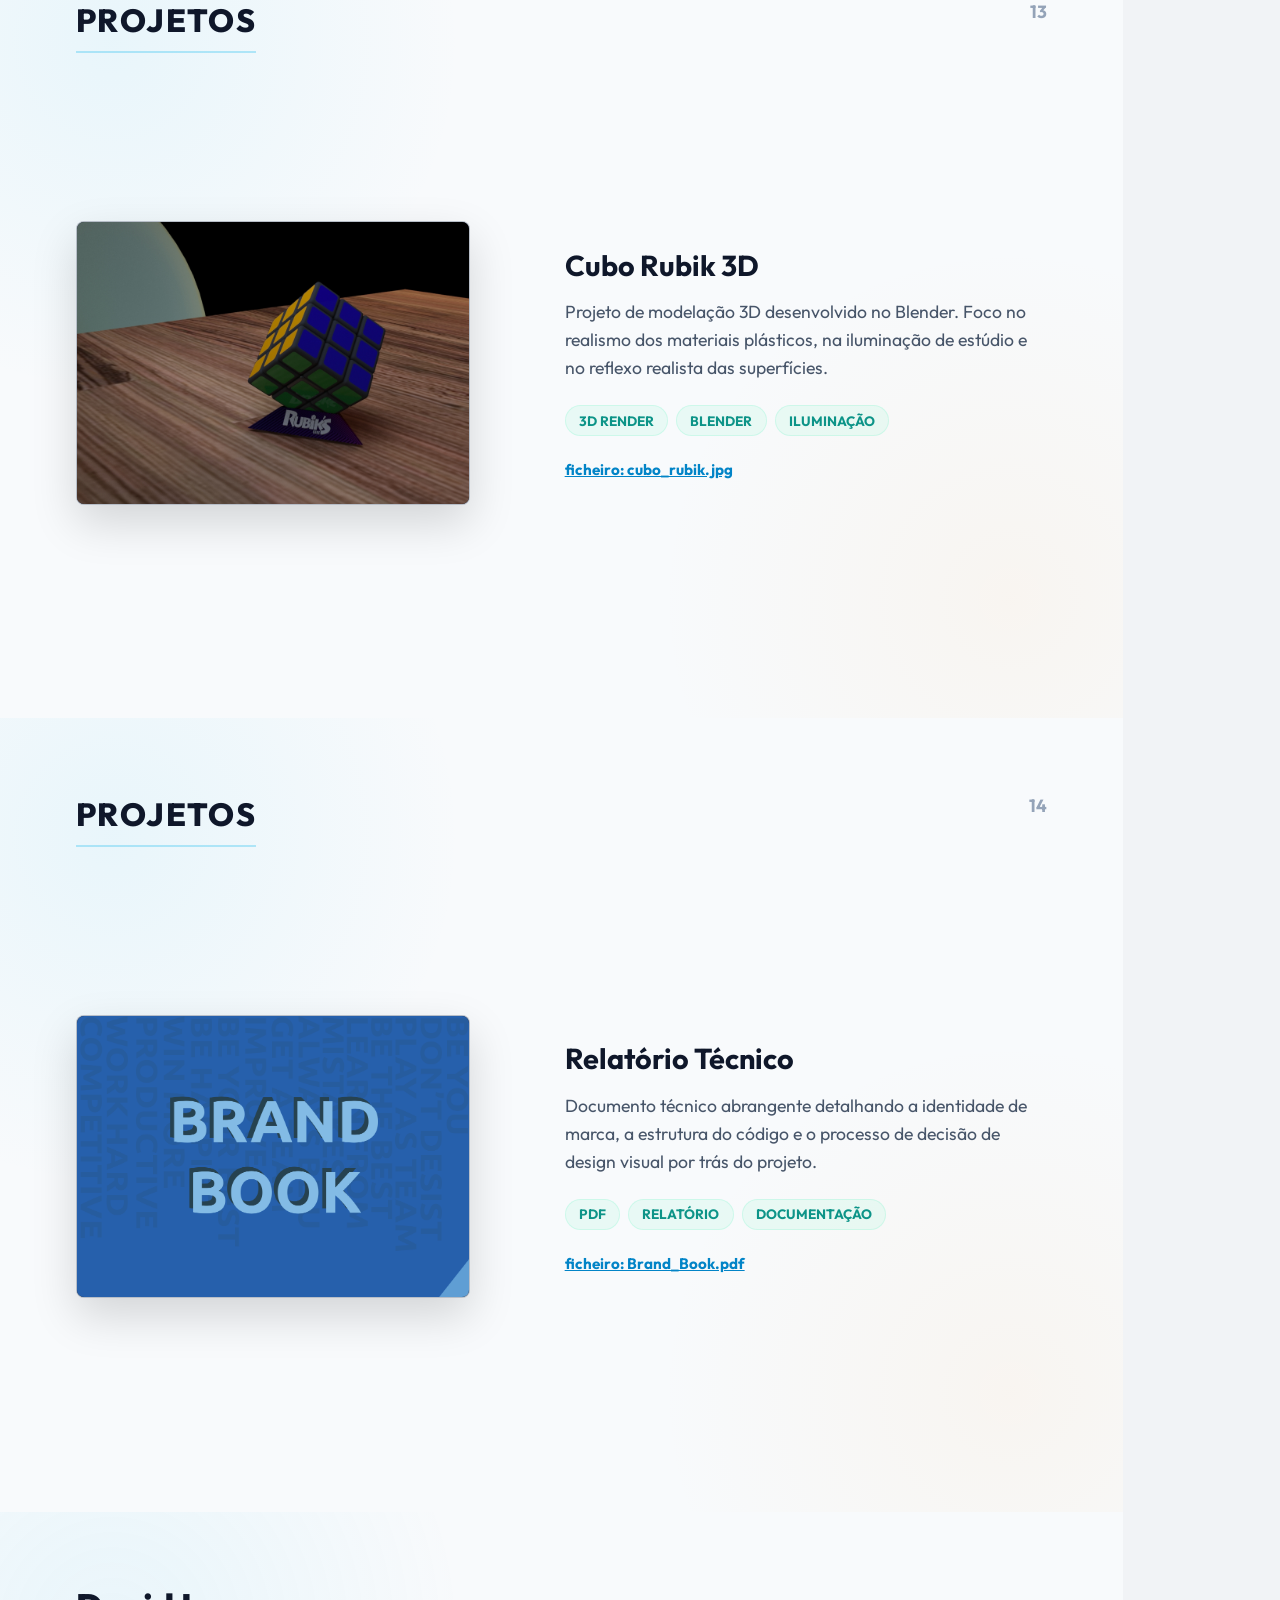
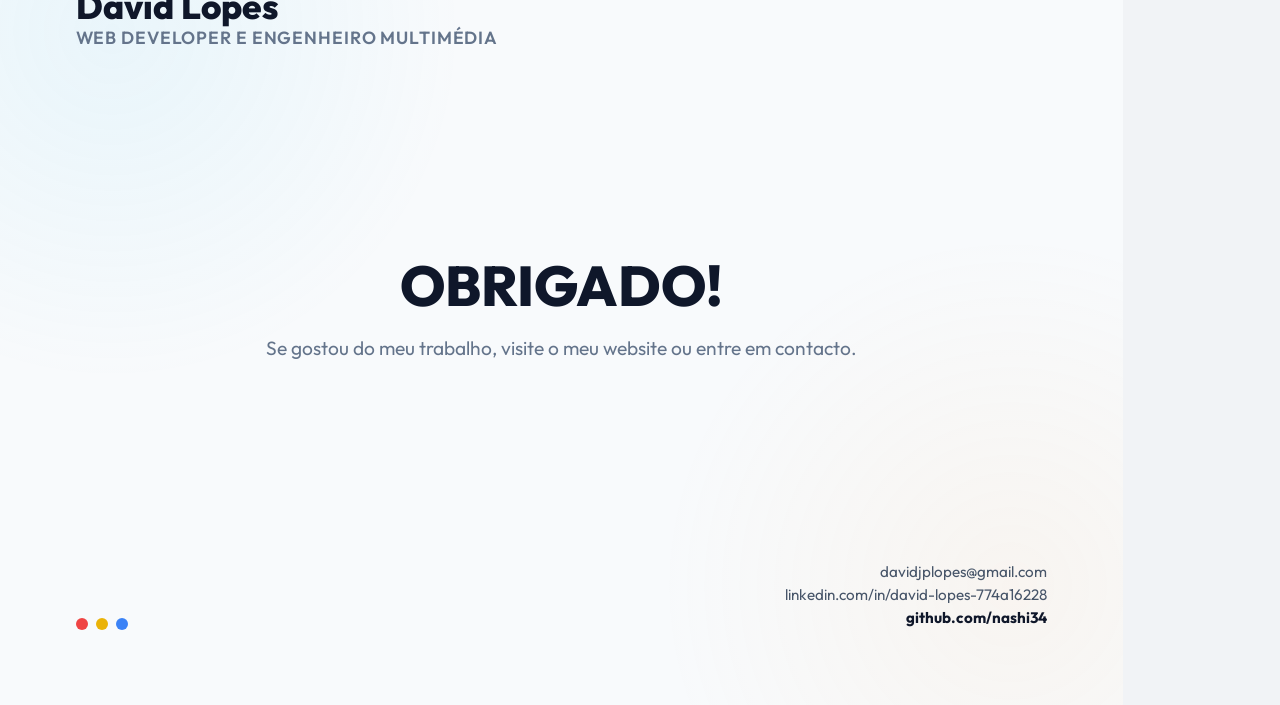
==== commit 53784861: "Add files via upload" ====
--- a/portfolioPDF/portfolio_pdf.html
+++ b/portfolioPDF/portfolio_pdf.html
@@ -379,9 +379,88 @@
     </div>
   </section>
 
-  <!-- Project 1 (Page 4) -->
+  <!-- WEBSITES SECTION -->
+  
+  <!-- Project 1 (Page 4) - Javadex -->
   <section class="page">
     <span class="page-number">04</span>
+    <h2 class="page-title">Projetos</h2>
+    <div class="content-split">
+      <div class="content-right">
+        <a class="project-mockup" href="https://nashi34.github.io/javadex/" target="_blank">
+          <img src="../files/javadex.png" alt="Javadex" />
+        </a>
+      </div>
+      <div class="content-left" style="padding-left: 10mm;">
+        <div class="project-desc">
+          <h3>Javadex</h3>
+          <p>Aplicação web interativa inspirada em coleções temáticas. Foco no desenvolvimento de uma interface responsiva, lógica JavaScript e navegação fluida.</p>
+          <div class="project-tags">
+            <span class="project-tag">Web Dev</span>
+            <span class="project-tag">JavaScript</span>
+            <span class="project-tag">UI Design</span>
+          </div>
+          <a class="project-link" href="https://nashi34.github.io/javadex/" target="_blank">nashi34.github.io/javadex/</a>
+        </div>
+      </div>
+    </div>
+  </section>
+
+  <!-- Project 2 (Page 5) - Vgraphiks -->
+  <section class="page">
+    <span class="page-number">05</span>
+    <h2 class="page-title">Projetos</h2>
+    <div class="content-split">
+      <div class="content-left">
+        <div class="project-desc">
+          <h3>Vgraphiks</h3>
+          <p>Website de portefólio e serviços de identidade visual, desenvolvido para explorar a composição minimalista, a tipografia digital e a imagem de marca.</p>
+          <div class="project-tags">
+            <span class="project-tag">Web Design</span>
+            <span class="project-tag">Branding</span>
+            <span class="project-tag">UI/UX</span>
+          </div>
+          <a class="project-link" href="https://nashi34.github.io/V.GRAPHIKS/" target="_blank">nashi34.github.io/V.GRAPHIKS/</a>
+        </div>
+      </div>
+      <div class="content-right">
+        <a class="project-mockup" href="https://nashi34.github.io/V.GRAPHIKS/" target="_blank">
+          <img src="../files/vgraphiks.png" alt="Vgraphiks" />
+        </a>
+      </div>
+    </div>
+  </section>
+
+  <!-- Project 3 (Page 6) - Noir Detail -->
+  <section class="page">
+    <span class="page-number">06</span>
+    <h2 class="page-title">Projetos</h2>
+    <div class="content-split">
+      <div class="content-right">
+        <a class="project-mockup" href="https://nashi34.github.io/NoirDetail/" target="_blank">
+          <img src="../files/noir_detail.svg" alt="Noir Detail" />
+        </a>
+      </div>
+      <div class="content-left" style="padding-left: 10mm;">
+        <div class="project-desc">
+          <h3>Noir Detail</h3>
+          <p>Website institucional para serviços premium de detailing ao domicílio. Design responsivo com foco em user experience, conversão e apresentação clara dos serviços oferecidos.</p>
+          <div class="project-tags">
+            <span class="project-tag">Web Design</span>
+            <span class="project-tag">UI/UX</span>
+            <span class="project-tag">Branding</span>
+          </div>
+          <a class="project-link" href="https://nashi34.github.io/NoirDetail/" target="_blank">nashi34.github.io/NoirDetail/</a>
+        </div>
+      </div>
+    </div>
+  </section>
+
+  <!-- MULTIMEDIA SECTION -->
+
+  <!-- Project 4 (Page 7) - Onboarding do Projeto Final -->
+  <section class="page">
+    <span class="page-number">07</span>
     <h2 class="page-title">Projetos</h2>
     <div class="content-split">
       <div class="content-left">
@@ -393,24 +472,24 @@
             <span class="project-tag">UI/UX</span>
             <span class="project-tag">Vídeo</span>
           </div>
-          <a class="project-link" href="https://nashi34.github.io/portfolio/portfolioPDF/video.html?src=files/Final_Render_1.mp4" target="_blank">ficheiro: Final_Render_1.mp4</a>
-        </div>
-      </div>
-      <div class="content-right">
-        <a class="project-mockup" href="https://nashi34.github.io/portfolio/portfolioPDF/video.html?src=files/Final_Render_1.mp4" target="_blank">
-          <img src="../files/brandbook.png" alt="Onboarding Projeto Final" />
-        </a>
-      </div>
-    </div>
-  </section>
-
-  <!-- Project 2 (Page 5) -->
-  <section class="page">
-    <span class="page-number">05</span>
-    <h2 class="page-title">Projetos</h2>
-    <div class="content-split">
-      <div class="content-right">
-        <a class="project-mockup" href="https://nashi34.github.io/portfolio/files/ad_logo.png" target="_blank">
+          <a class="project-link" href="https://nashi34.github.io/MyWebsite/portfolioPDF/video.html?src=files/Final_Render_1.mp4" target="_blank">ficheiro: Final_Render_1.mp4</a>
+        </div>
+      </div>
+      <div class="content-right">
+        <a class="project-mockup" href="https://nashi34.github.io/MyWebsite/portfolioPDF/video.html?src=files/Final_Render_1.mp4" target="_blank">
+          <img src="../files/onboarding.png" alt="Onboarding Projeto Final" />
+        </a>
+      </div>
+    </div>
+  </section>
+
+  <!-- Project 5 (Page 8) - Banner Promocional TW -->
+  <section class="page">
+    <span class="page-number">08</span>
+    <h2 class="page-title">Projetos</h2>
+    <div class="content-split">
+      <div class="content-right">
+        <a class="project-mockup" href="https://nashi34.github.io/MyWebsite/files/ad_logo.png" target="_blank">
           <img src="../files/ad_logo.png" alt="Banner Promocional TW" />
         </a>
       </div>
@@ -423,15 +502,15 @@
             <span class="project-tag">Design</span>
             <span class="project-tag">Branding</span>
           </div>
-          <a class="project-link" href="https://nashi34.github.io/portfolio/files/ad_logo.png" target="_blank">ficheiro: ad_logo.png</a>
-        </div>
-      </div>
-    </div>
-  </section>
-
-  <!-- Project 3 (Page 6) -->
-  <section class="page">
-    <span class="page-number">06</span>
+          <a class="project-link" href="https://nashi34.github.io/MyWebsite/files/ad_logo.png" target="_blank">ficheiro: ad_logo.png</a>
+        </div>
+      </div>
+    </div>
+  </section>
+
+  <!-- Project 6 (Page 9) - Logo Animado TW -->
+  <section class="page">
+    <span class="page-number">09</span>
     <h2 class="page-title">Projetos</h2>
     <div class="content-split">
       <div class="content-left">
@@ -443,24 +522,24 @@
             <span class="project-tag">Animação</span>
             <span class="project-tag">Branding</span>
           </div>
-          <a class="project-link" href="https://nashi34.github.io/portfolio/portfolioPDF/video.html?src=files/logo_com_som_final.mp4" target="_blank">ficheiro: logo_com_som_final.mp4</a>
-        </div>
-      </div>
-      <div class="content-right">
-        <a class="project-mockup" href="https://nashi34.github.io/portfolio/portfolioPDF/video.html?src=files/logo_com_som_final.mp4" target="_blank">
+          <a class="project-link" href="https://nashi34.github.io/MyWebsite/portfolioPDF/video.html?src=files/logo_com_som_final.mp4" target="_blank">ficheiro: logo_com_som_final.mp4</a>
+        </div>
+      </div>
+      <div class="content-right">
+        <a class="project-mockup" href="https://nashi34.github.io/MyWebsite/portfolioPDF/video.html?src=files/logo_com_som_final.mp4" target="_blank">
           <img src="../files/logo_animado_thumb.jpg" alt="Logo Animado" />
         </a>
       </div>
     </div>
   </section>
 
-  <!-- Project 4 (Page 7) -->
-  <section class="page">
-    <span class="page-number">07</span>
-    <h2 class="page-title">Projetos</h2>
-    <div class="content-split">
-      <div class="content-right">
-        <a class="project-mockup" href="https://nashi34.github.io/portfolio/portfolioPDF/video.html?src=files/Tipografia_Cinetica.mp4" target="_blank">
+  <!-- Project 7 (Page 10) - Tipografia Cinética -->
+  <section class="page">
+    <span class="page-number">10</span>
+    <h2 class="page-title">Projetos</h2>
+    <div class="content-split">
+      <div class="content-right">
+        <a class="project-mockup" href="https://nashi34.github.io/MyWebsite/portfolioPDF/video.html?src=files/Tipografia_Cinetica.mp4" target="_blank">
           <img src="../files/kinetic_typo.png" alt="Tipografia Cinética" />
         </a>
       </div>
@@ -473,15 +552,15 @@
             <span class="project-tag">Animação</span>
             <span class="project-tag">Motion</span>
           </div>
-          <a class="project-link" href="https://nashi34.github.io/portfolio/portfolioPDF/video.html?src=files/Tipografia_Cinetica.mp4" target="_blank">ficheiro: Tipografia_Cinetica.mp4</a>
-        </div>
-      </div>
-    </div>
-  </section>
-
-  <!-- Project 5 (Page 8) -->
-  <section class="page">
-    <span class="page-number">08</span>
+          <a class="project-link" href="https://nashi34.github.io/MyWebsite/portfolioPDF/video.html?src=files/Tipografia_Cinetica.mp4" target="_blank">ficheiro: Tipografia_Cinetica.mp4</a>
+        </div>
+      </div>
+    </div>
+  </section>
+
+  <!-- Project 8 (Page 11) - Lower Third -->
+  <section class="page">
+    <span class="page-number">11</span>
     <h2 class="page-title">Projetos</h2>
     <div class="content-split">
       <div class="content-left">
@@ -493,74 +572,51 @@
             <span class="project-tag">Motion</span>
             <span class="project-tag">Vídeo</span>
           </div>
-          <a class="project-link" href="https://nashi34.github.io/portfolio/portfolioPDF/video.html?src=files/Lower_third.mp4" target="_blank">ficheiro: Lower_third.mp4</a>
-        </div>
-      </div>
-      <div class="content-right">
-        <a class="project-mockup" href="https://nashi34.github.io/portfolio/portfolioPDF/video.html?src=files/Lower_third.mp4" target="_blank">
+          <a class="project-link" href="https://nashi34.github.io/MyWebsite/portfolioPDF/video.html?src=files/Lower_third.mp4" target="_blank">ficheiro: Lower_third.mp4</a>
+        </div>
+      </div>
+      <div class="content-right">
+        <a class="project-mockup" href="https://nashi34.github.io/MyWebsite/portfolioPDF/video.html?src=files/Lower_third.mp4" target="_blank">
           <img src="../files/lower_third.png" alt="Lower Third" />
         </a>
       </div>
     </div>
   </section>
 
-  <!-- Project 6 (Page 9) -->
-  <section class="page">
-    <span class="page-number">09</span>
-    <h2 class="page-title">Projetos</h2>
-    <div class="content-split">
-      <div class="content-right">
-        <a class="project-mockup" href="https://nashi34.github.io/javadex/" target="_blank">
-          <img src="../files/javadex.png" alt="Javadex" />
+  <!-- Project 9 (Page 12) - Projeto Mobile Ad -->
+  <section class="page">
+    <span class="page-number">12</span>
+    <h2 class="page-title">Projetos</h2>
+    <div class="content-split">
+      <div class="content-right">
+        <a class="project-mockup portrait-mockup" href="https://nashi34.github.io/MyWebsite/portfolioPDF/video.html?src=files/ad_mobile_projeto.mp4" target="_blank">
+          <img src="../files/mobile_ad_thumb.jpg" alt="Mobile Ad" />
         </a>
       </div>
       <div class="content-left" style="padding-left: 10mm;">
         <div class="project-desc">
-          <h3>Javadex</h3>
-          <p>Aplicação web interativa inspirada em coleções temáticas. Foco no desenvolvimento de uma interface responsiva, lógica JavaScript e navegação fluida.</p>
-          <div class="project-tags">
-            <span class="project-tag">Web Dev</span>
-            <span class="project-tag">JavaScript</span>
-            <span class="project-tag">UI Design</span>
-          </div>
-          <a class="project-link" href="https://nashi34.github.io/javadex/" target="_blank">nashi34.github.io/javadex/</a>
-        </div>
-      </div>
-    </div>
-  </section>
-
-  <!-- Project 7 (Page 10) -->
-  <section class="page">
-    <span class="page-number">10</span>
-    <h2 class="page-title">Projetos</h2>
-    <div class="content-split">
-      <div class="content-left">
-        <div class="project-desc">
-          <h3>Vgraphiks</h3>
-          <p>Website de portefólio e serviços de identidade visual, desenvolvido para explorar a composição minimalista, a tipografia digital e a imagem de marca.</p>
-          <div class="project-tags">
-            <span class="project-tag">Web Design</span>
-            <span class="project-tag">Branding</span>
-            <span class="project-tag">UI/UX</span>
-          </div>
-          <a class="project-link" href="https://nashi34.github.io/V.GRAPHIKS/" target="_blank">nashi34.github.io/V.GRAPHIKS/</a>
-        </div>
-      </div>
-      <div class="content-right">
-        <a class="project-mockup" href="https://nashi34.github.io/V.GRAPHIKS/" target="_blank">
-          <img src="../files/vgraphiks.png" alt="Vgraphiks" />
-        </a>
-      </div>
-    </div>
-  </section>
-
-  <!-- Project 8 (Page 11) -->
-  <section class="page">
-    <span class="page-number">11</span>
-    <h2 class="page-title">Projetos</h2>
-    <div class="content-split">
-      <div class="content-right">
-        <a class="project-mockup" href="https://nashi34.github.io/portfolio/files/cubo_rubik.jpg" target="_blank">
+          <h3>Projeto Mobile Ad</h3>
+          <p>Anúncio publicitário em vídeo otimizado para plataformas móveis, explorando o formato vertical, cortes de ritmo rápidos e mensagens de leitura instantânea.</p>
+          <div class="project-tags">
+            <span class="project-tag">Mobile Video</span>
+            <span class="project-tag">Edição</span>
+            <span class="project-tag">Promo</span>
+          </div>
+          <a class="project-link" href="https://nashi34.github.io/MyWebsite/portfolioPDF/video.html?src=files/ad_mobile_projeto.mp4" target="_blank">ficheiro: ad_mobile_projeto.mp4</a>
+        </div>
+      </div>
+    </div>
+  </section>
+
+  <!-- 3D SECTION -->
+
+  <!-- Project 10 (Page 13) - Cubo Rubik 3D -->
+  <section class="page">
+    <span class="page-number">13</span>
+    <h2 class="page-title">Projetos</h2>
+    <div class="content-split">
+      <div class="content-right">
+        <a class="project-mockup" href="https://nashi34.github.io/MyWebsite/files/cubo_rubik.jpg" target="_blank">
           <img src="../files/cubo_rubik.jpg" alt="Cubo Rubik 3D" />
         </a>
       </div>
@@ -573,44 +629,21 @@
             <span class="project-tag">Blender</span>
             <span class="project-tag">Iluminação</span>
           </div>
-          <a class="project-link" href="https://nashi34.github.io/portfolio/files/cubo_rubik.jpg" target="_blank">ficheiro: cubo_rubik.jpg</a>
-        </div>
-      </div>
-    </div>
-  </section>
-
-  <!-- Project 9 (Page 12) -->
-  <section class="page">
-    <span class="page-number">12</span>
-    <h2 class="page-title">Projetos</h2>
-    <div class="content-split">
-      <div class="content-left">
-        <div class="project-desc">
-          <h3>Projeto Mobile Ad</h3>
-          <p>Anúncio publicitário em vídeo otimizado para plataformas móveis, explorando o formato vertical, cortes de ritmo rápidos e mensagens de leitura instantânea.</p>
-          <div class="project-tags">
-            <span class="project-tag">Mobile Video</span>
-            <span class="project-tag">Edição</span>
-            <span class="project-tag">Promo</span>
-          </div>
-          <a class="project-link" href="https://nashi34.github.io/portfolio/portfolioPDF/video.html?src=files/ad_mobile_projeto.mp4" target="_blank">ficheiro: ad_mobile_projeto.mp4</a>
-        </div>
-      </div>
-      <div class="content-right">
-        <a class="project-mockup portrait-mockup" href="https://nashi34.github.io/portfolio/portfolioPDF/video.html?src=files/ad_mobile_projeto.mp4" target="_blank">
-          <img src="../files/mobile_ad_thumb.jpg" alt="Mobile Ad" />
-        </a>
-      </div>
-    </div>
-  </section>
-
-  <!-- Project 10 (Page 13) -->
-  <section class="page">
-    <span class="page-number">13</span>
-    <h2 class="page-title">Projetos</h2>
-    <div class="content-split">
-      <div class="content-right">
-        <a class="project-mockup" href="https://nashi34.github.io/portfolio/files/Brand_Book.pdf" target="_blank">
+          <a class="project-link" href="https://nashi34.github.io/MyWebsite/files/cubo_rubik.jpg" target="_blank">ficheiro: cubo_rubik.jpg</a>
+        </div>
+      </div>
+    </div>
+  </section>
+
+  <!-- PDF SECTION -->
+
+  <!-- Project 11 (Page 14) - Relatório Técnico -->
+  <section class="page">
+    <span class="page-number">14</span>
+    <h2 class="page-title">Projetos</h2>
+    <div class="content-split">
+      <div class="content-right">
+        <a class="project-mockup" href="https://nashi34.github.io/MyWebsite/files/Brand_Book.pdf" target="_blank">
           <img src="../files/brandbook.png" alt="Relatório Técnico" />
         </a>
       </div>
@@ -623,13 +656,13 @@
             <span class="project-tag">Relatório</span>
             <span class="project-tag">Documentação</span>
           </div>
-          <a class="project-link" href="https://nashi34.github.io/portfolio/files/Brand_Book.pdf" target="_blank">ficheiro: Brand_Book.pdf</a>
-        </div>
-      </div>
-    </div>
-  </section>
-
-  <!-- Thank You Page (Page 14) -->
+          <a class="project-link" href="https://nashi34.github.io/MyWebsite/files/Brand_Book.pdf" target="_blank">ficheiro: Brand_Book.pdf</a>
+        </div>
+      </div>
+    </div>
+  </section>
+
+  <!-- Thank You Page (Page 15) -->
   <section class="page">
     <div class="cover-header">
       <div>
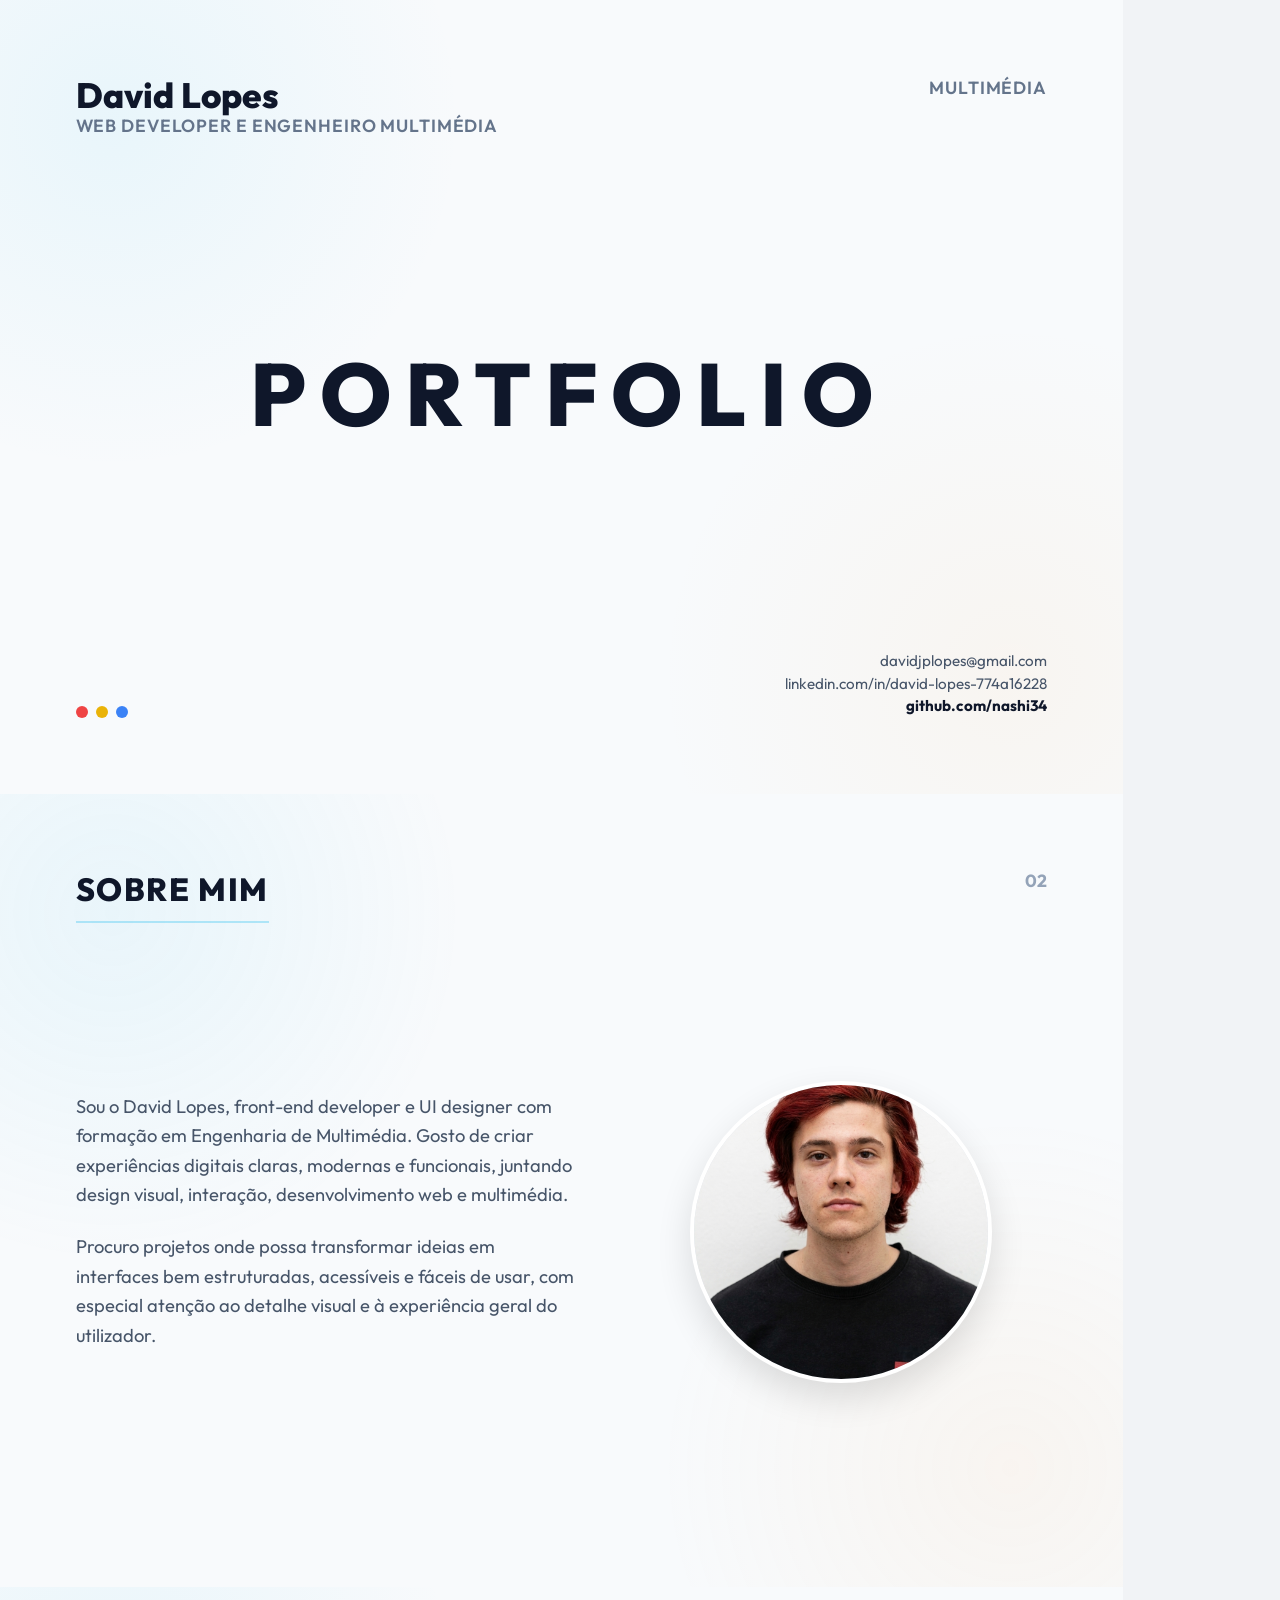
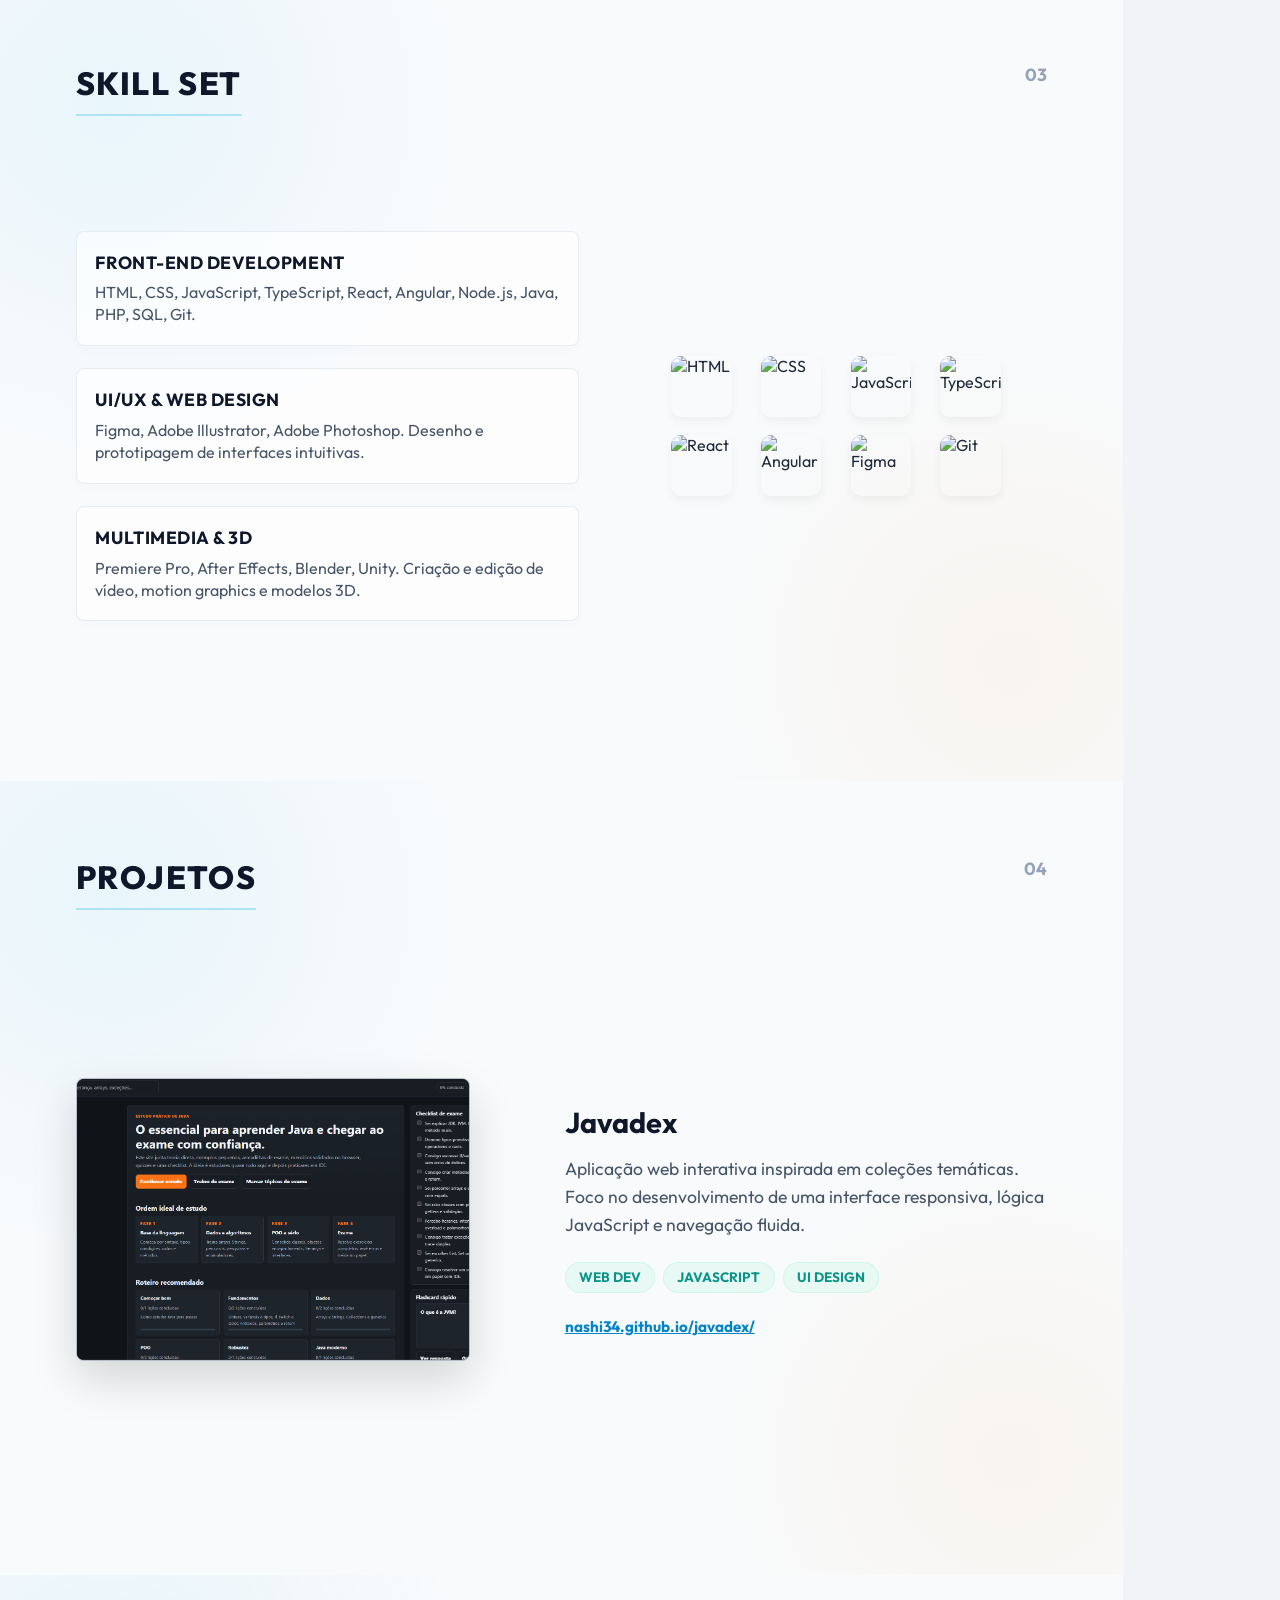
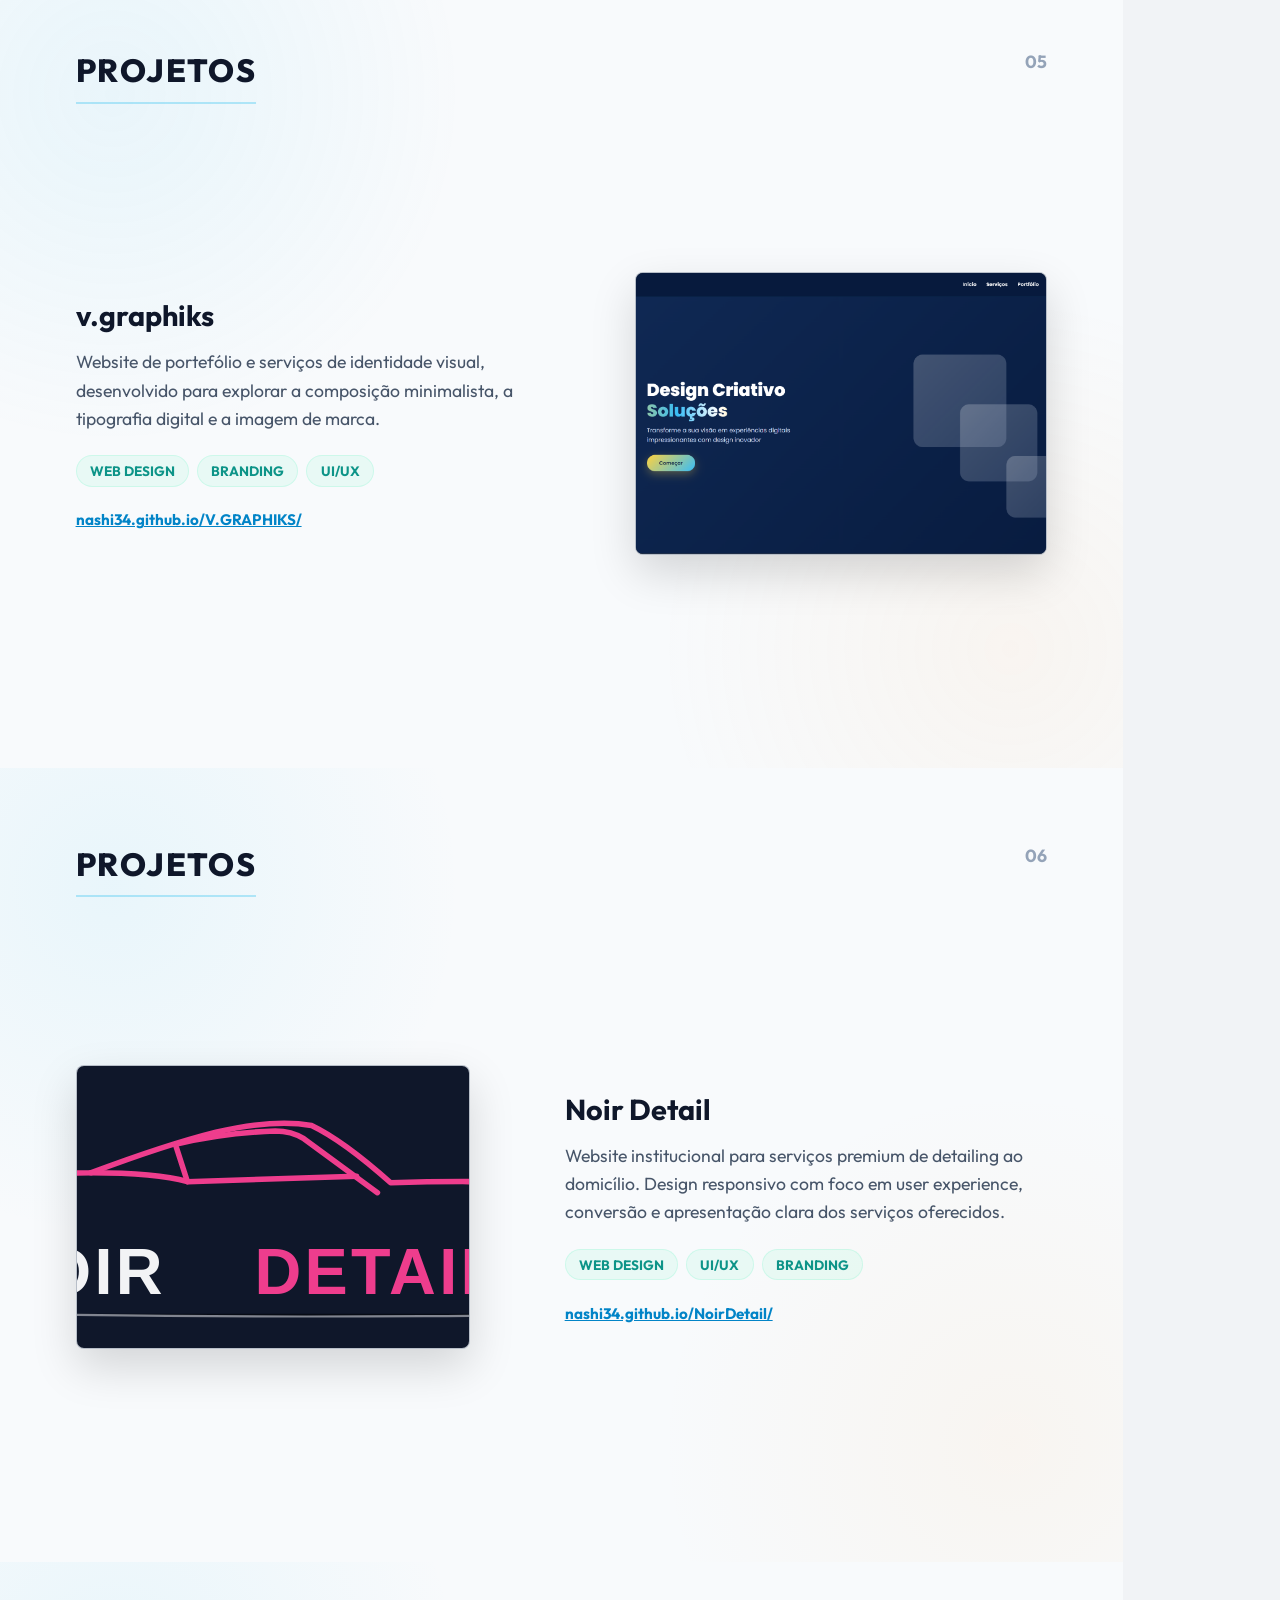
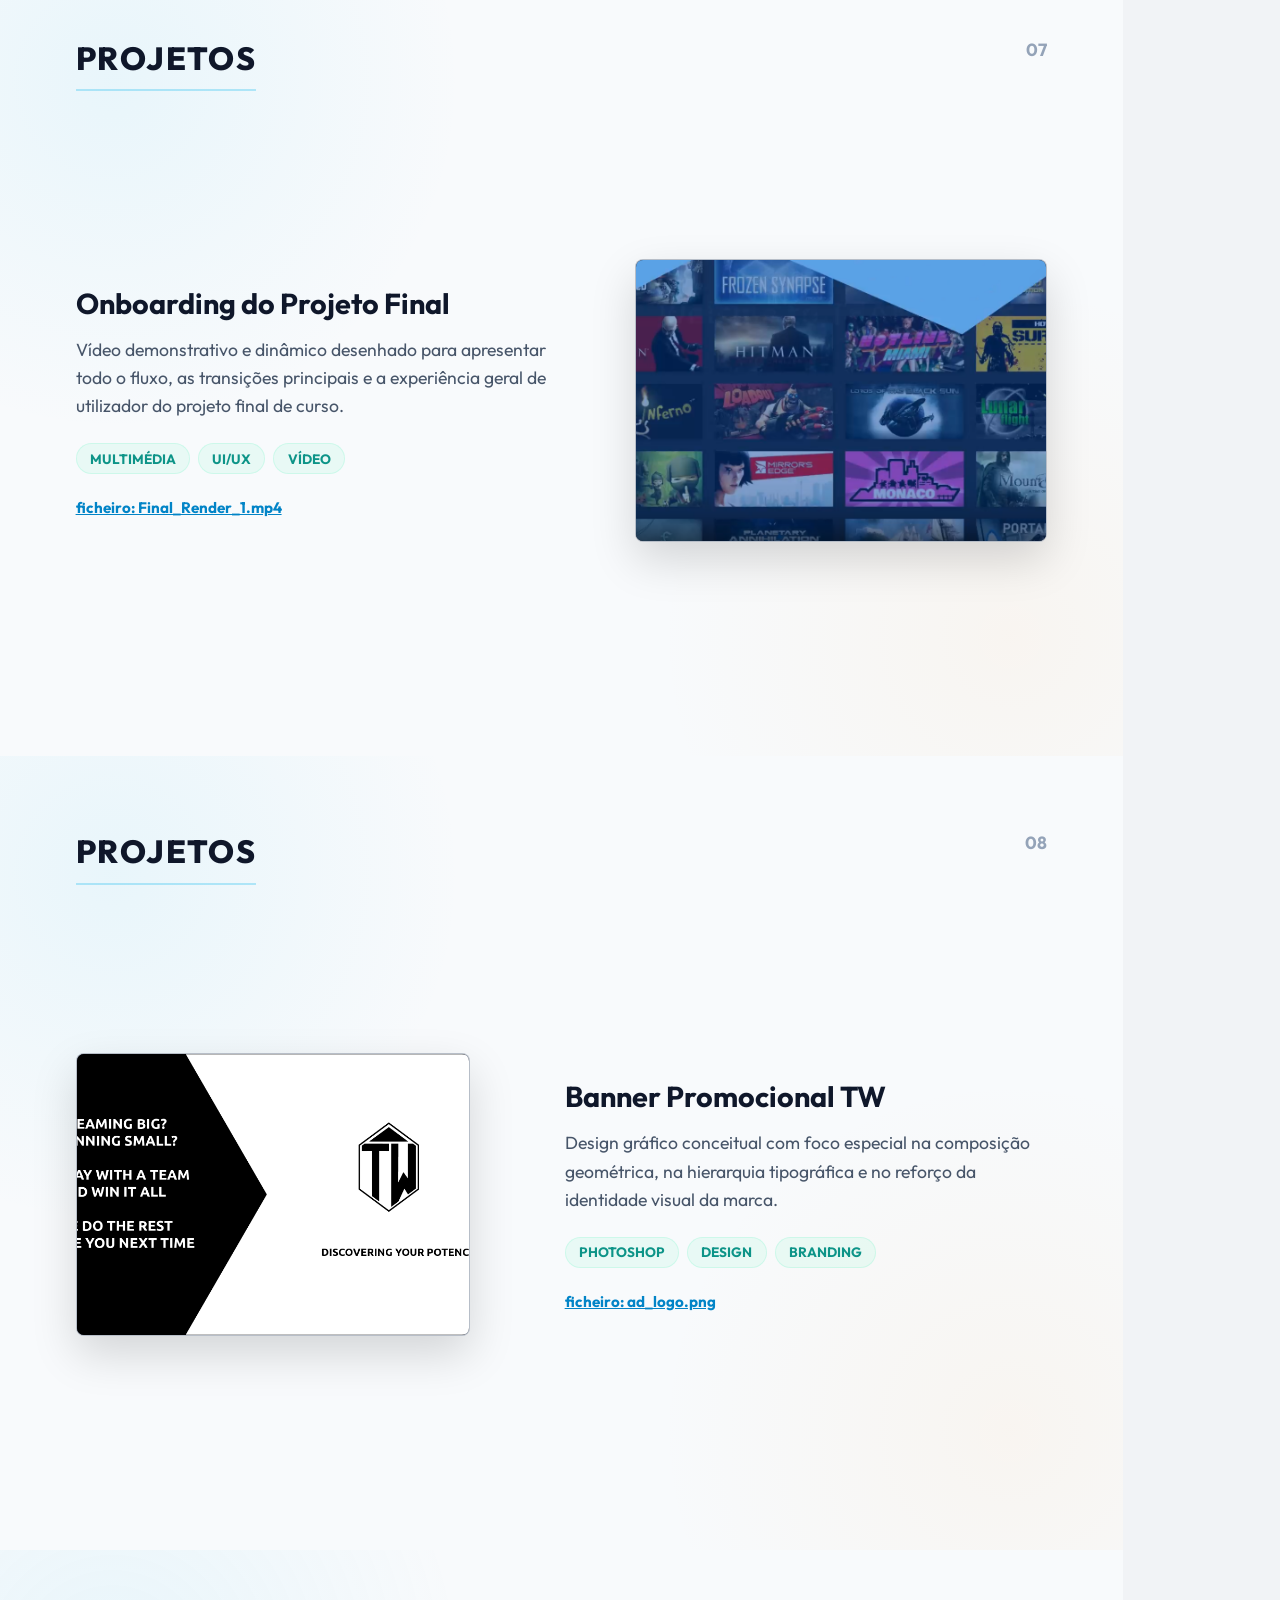
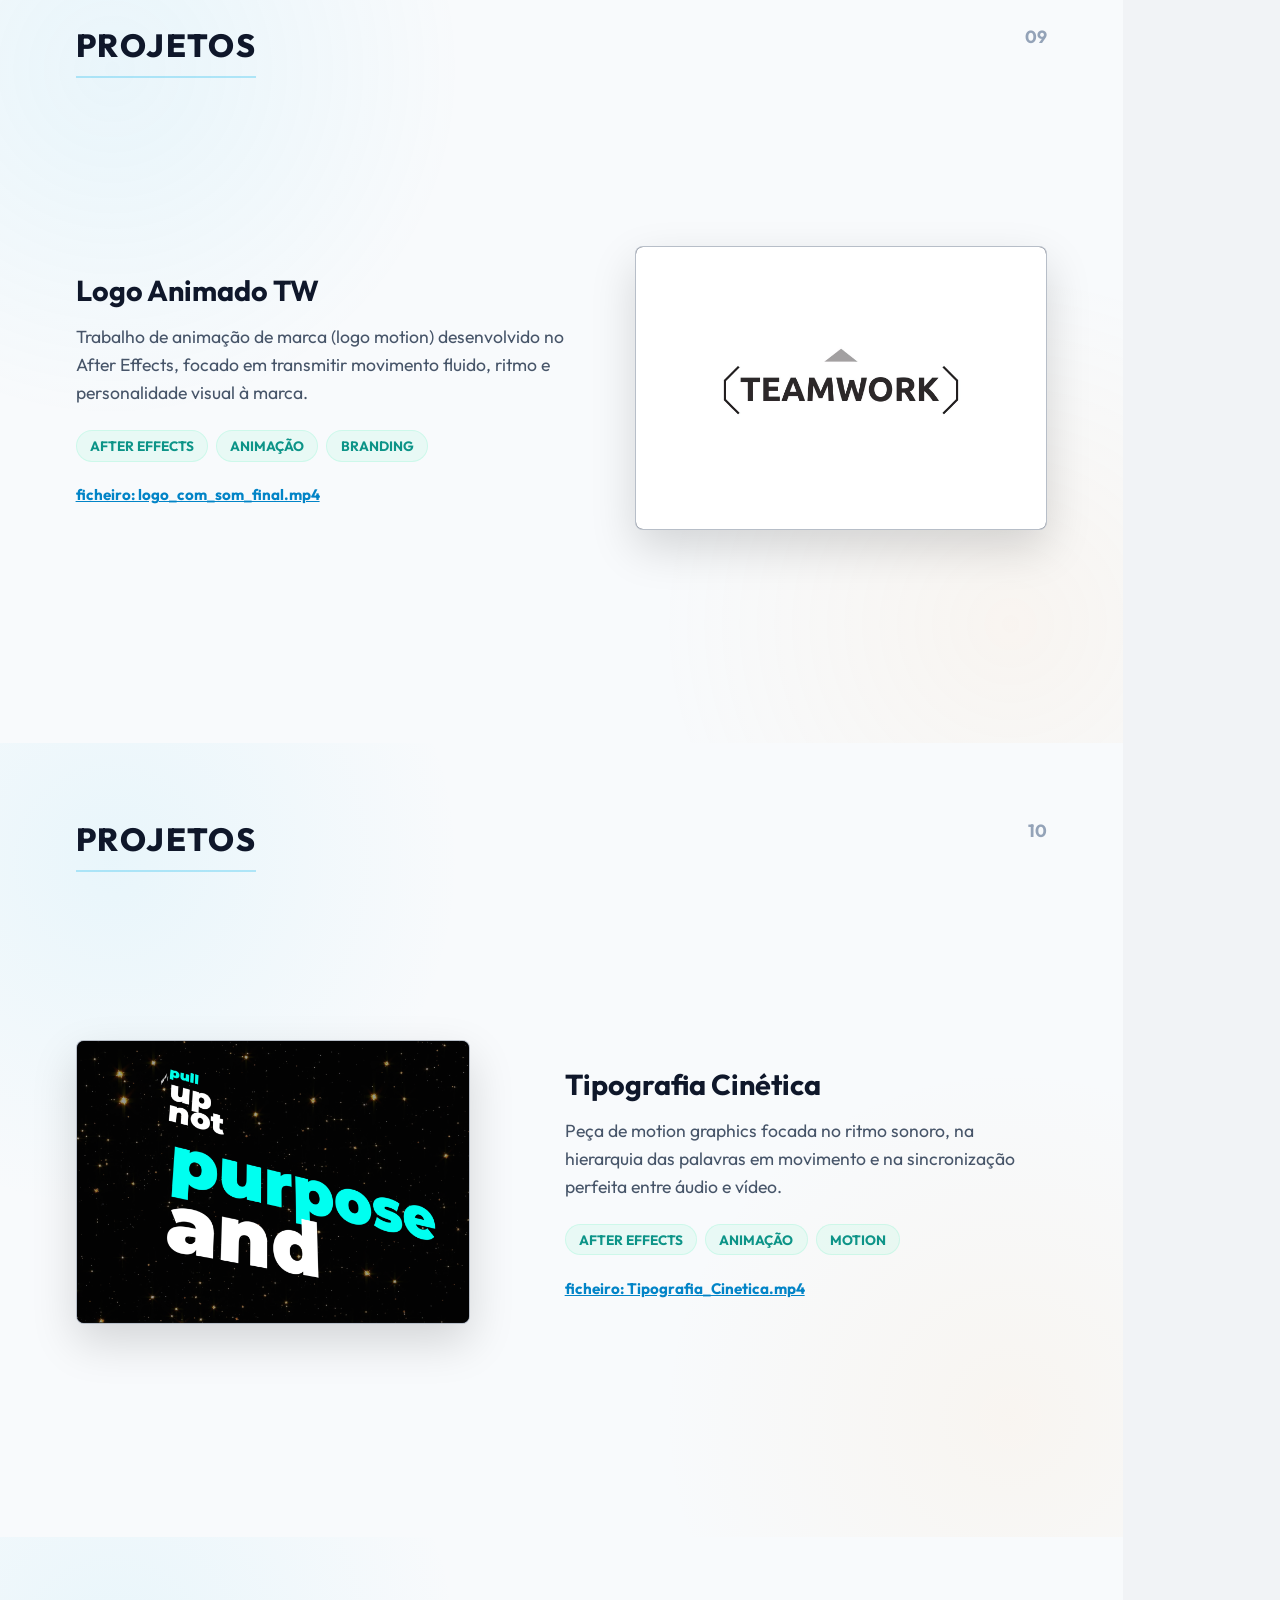
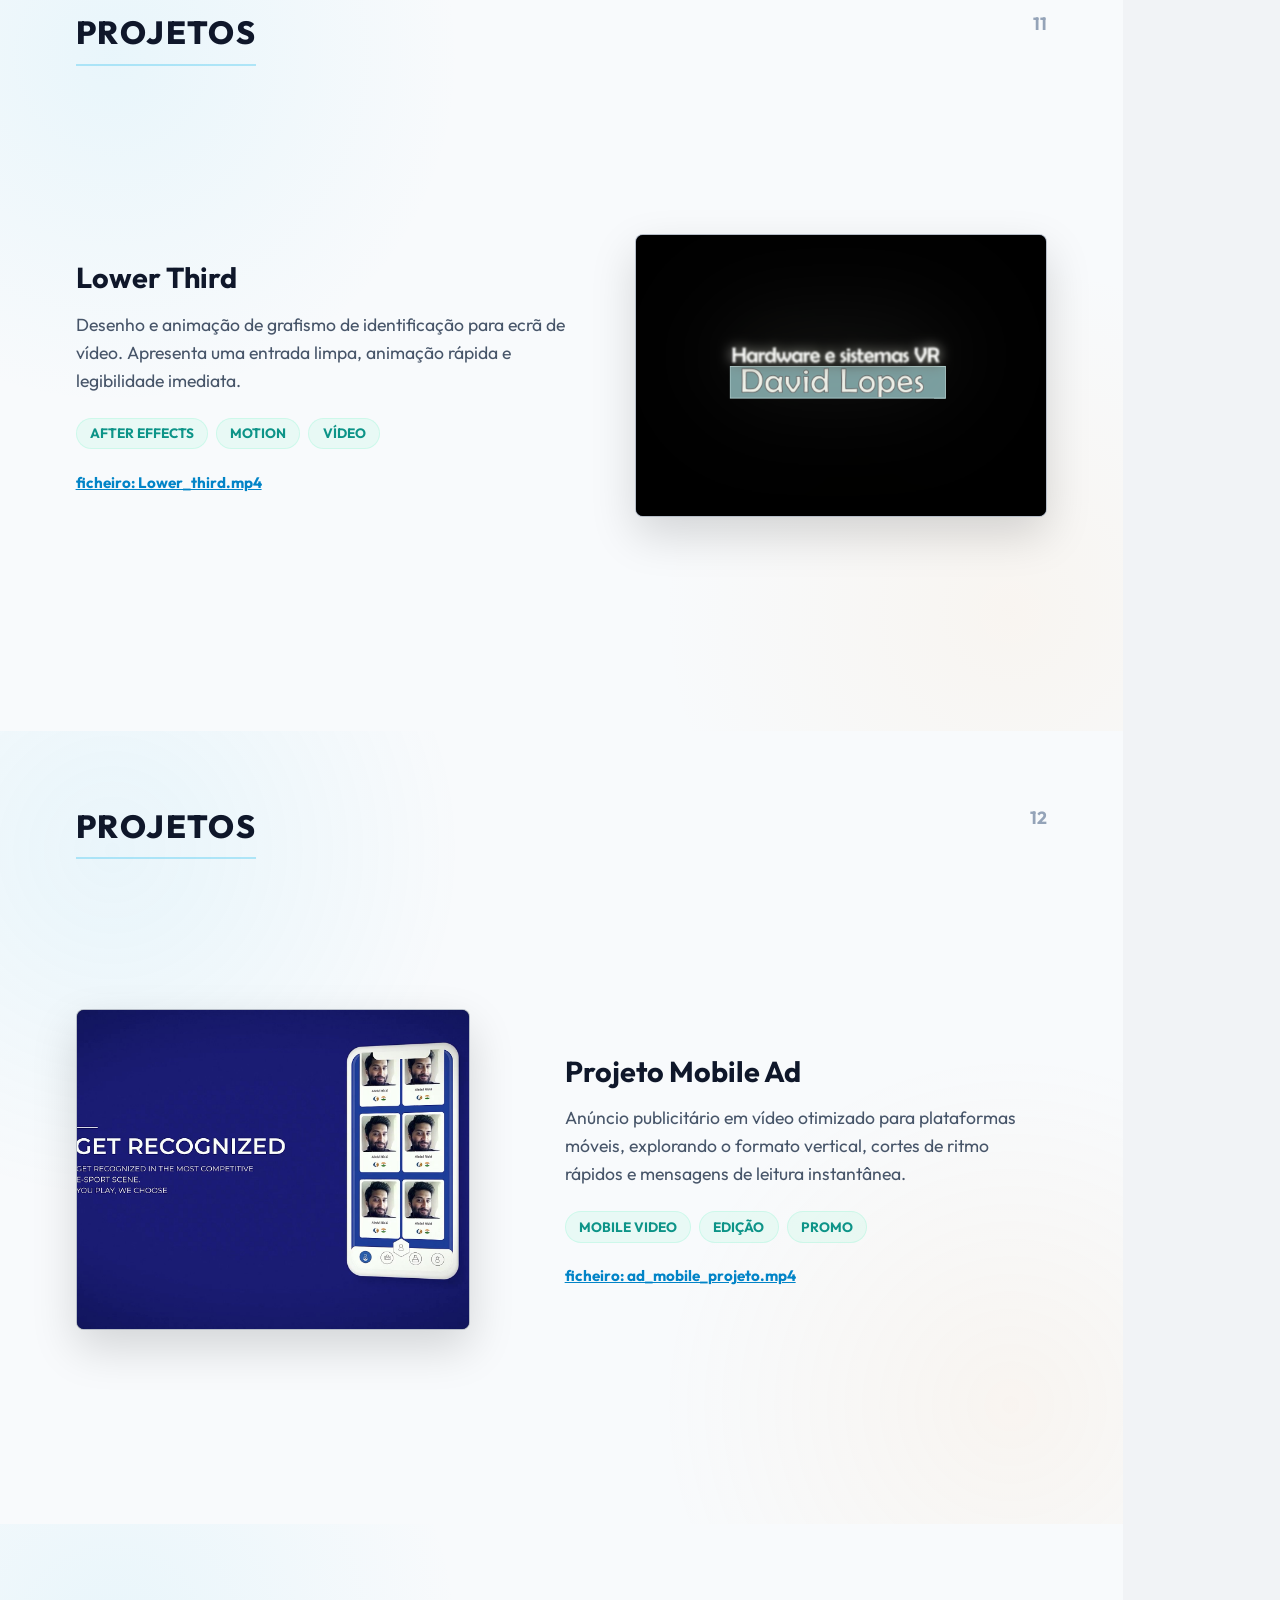
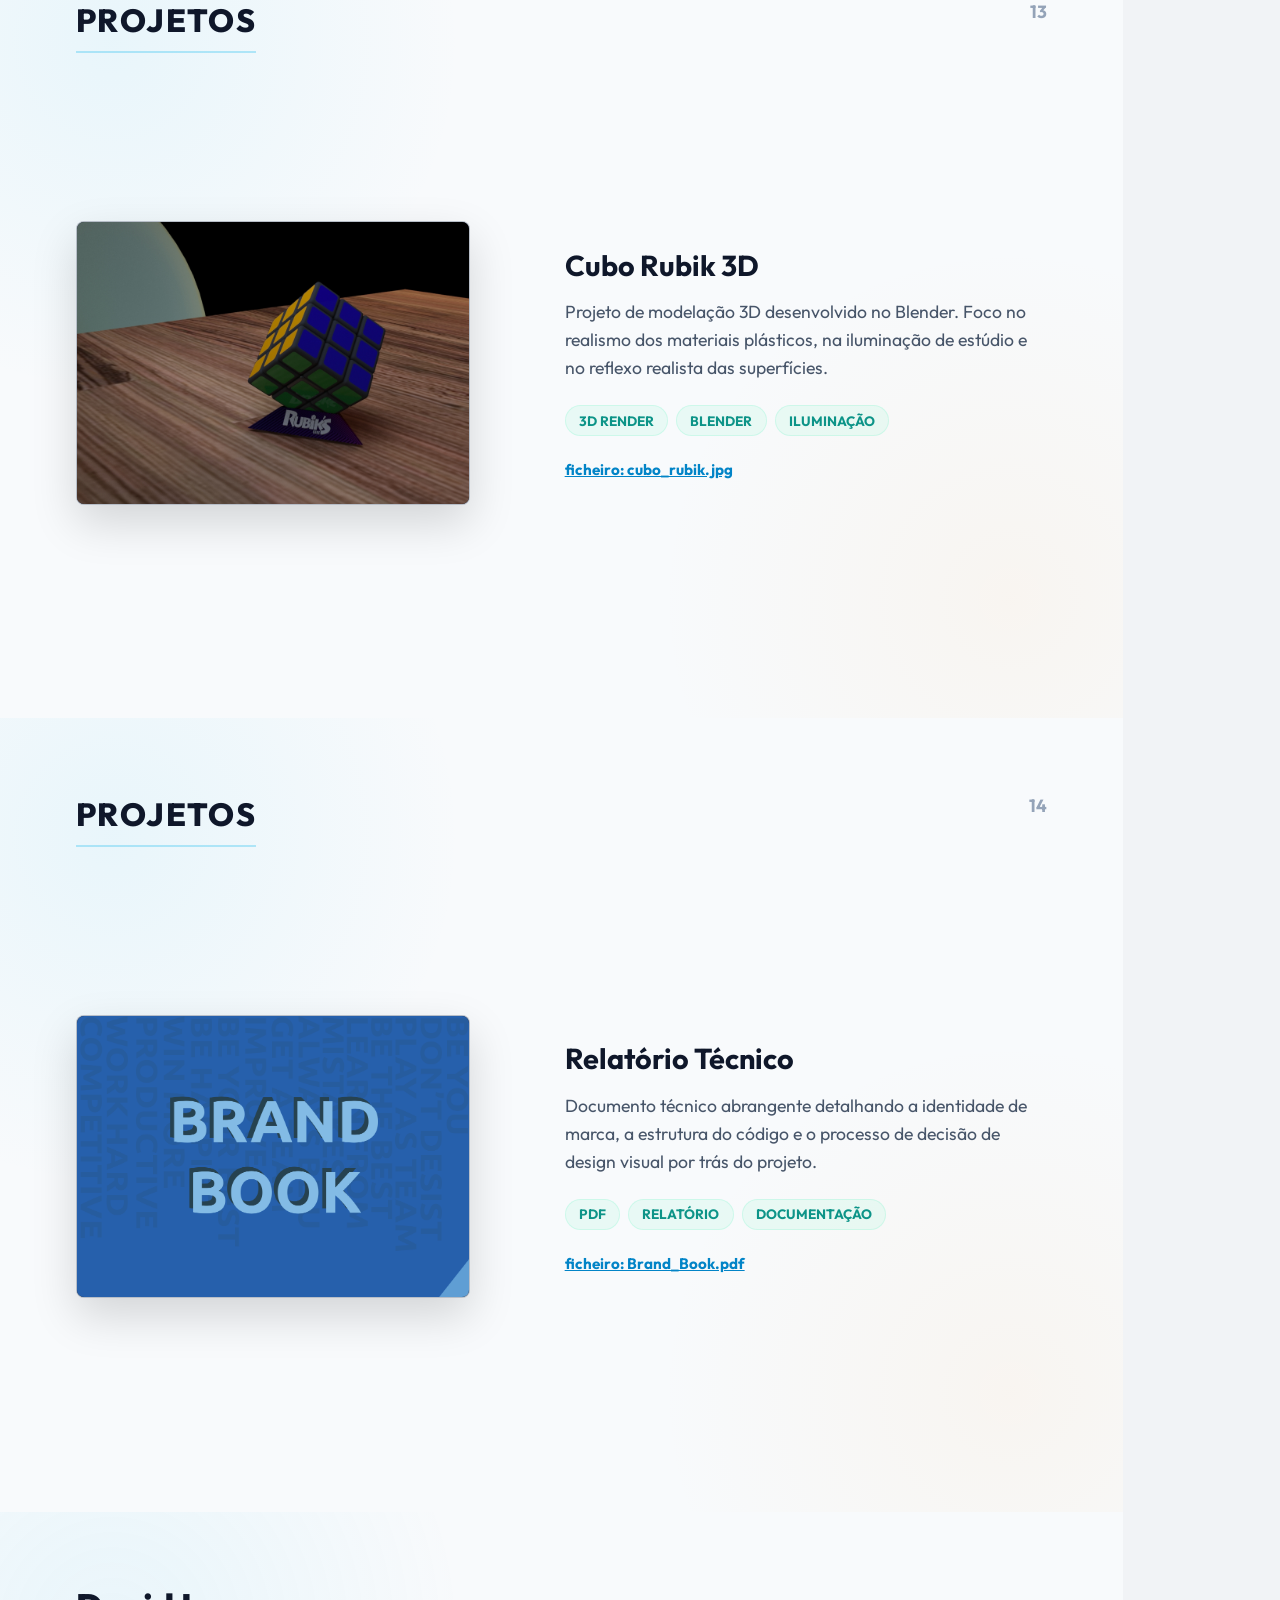
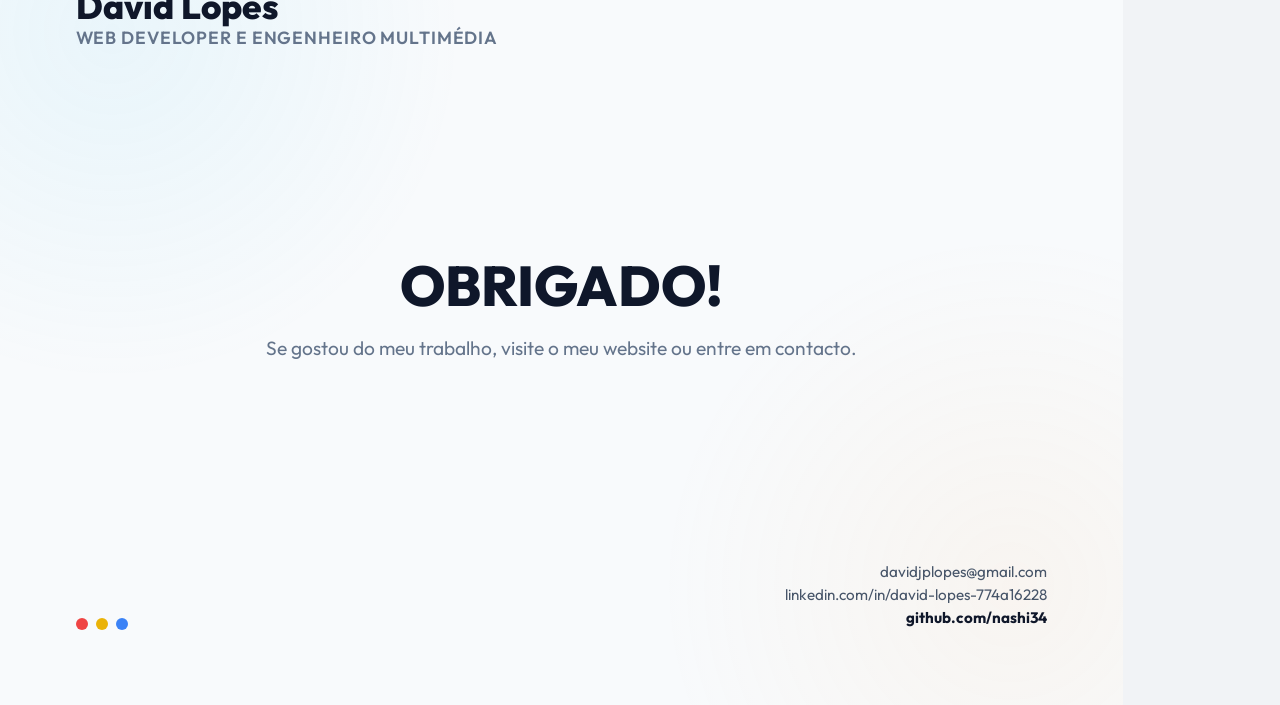
==== commit f8812e7c: "Add files via upload" ====
--- a/portfolioPDF/portfolio_pdf.html
+++ b/portfolioPDF/portfolio_pdf.html
@@ -413,7 +413,7 @@
     <div class="content-split">
       <div class="content-left">
         <div class="project-desc">
-          <h3>Vgraphiks</h3>
+          <h3>v.graphiks</h3>
           <p>Website de portefólio e serviços de identidade visual, desenvolvido para explorar a composição minimalista, a tipografia digital e a imagem de marca.</p>
           <div class="project-tags">
             <span class="project-tag">Web Design</span>
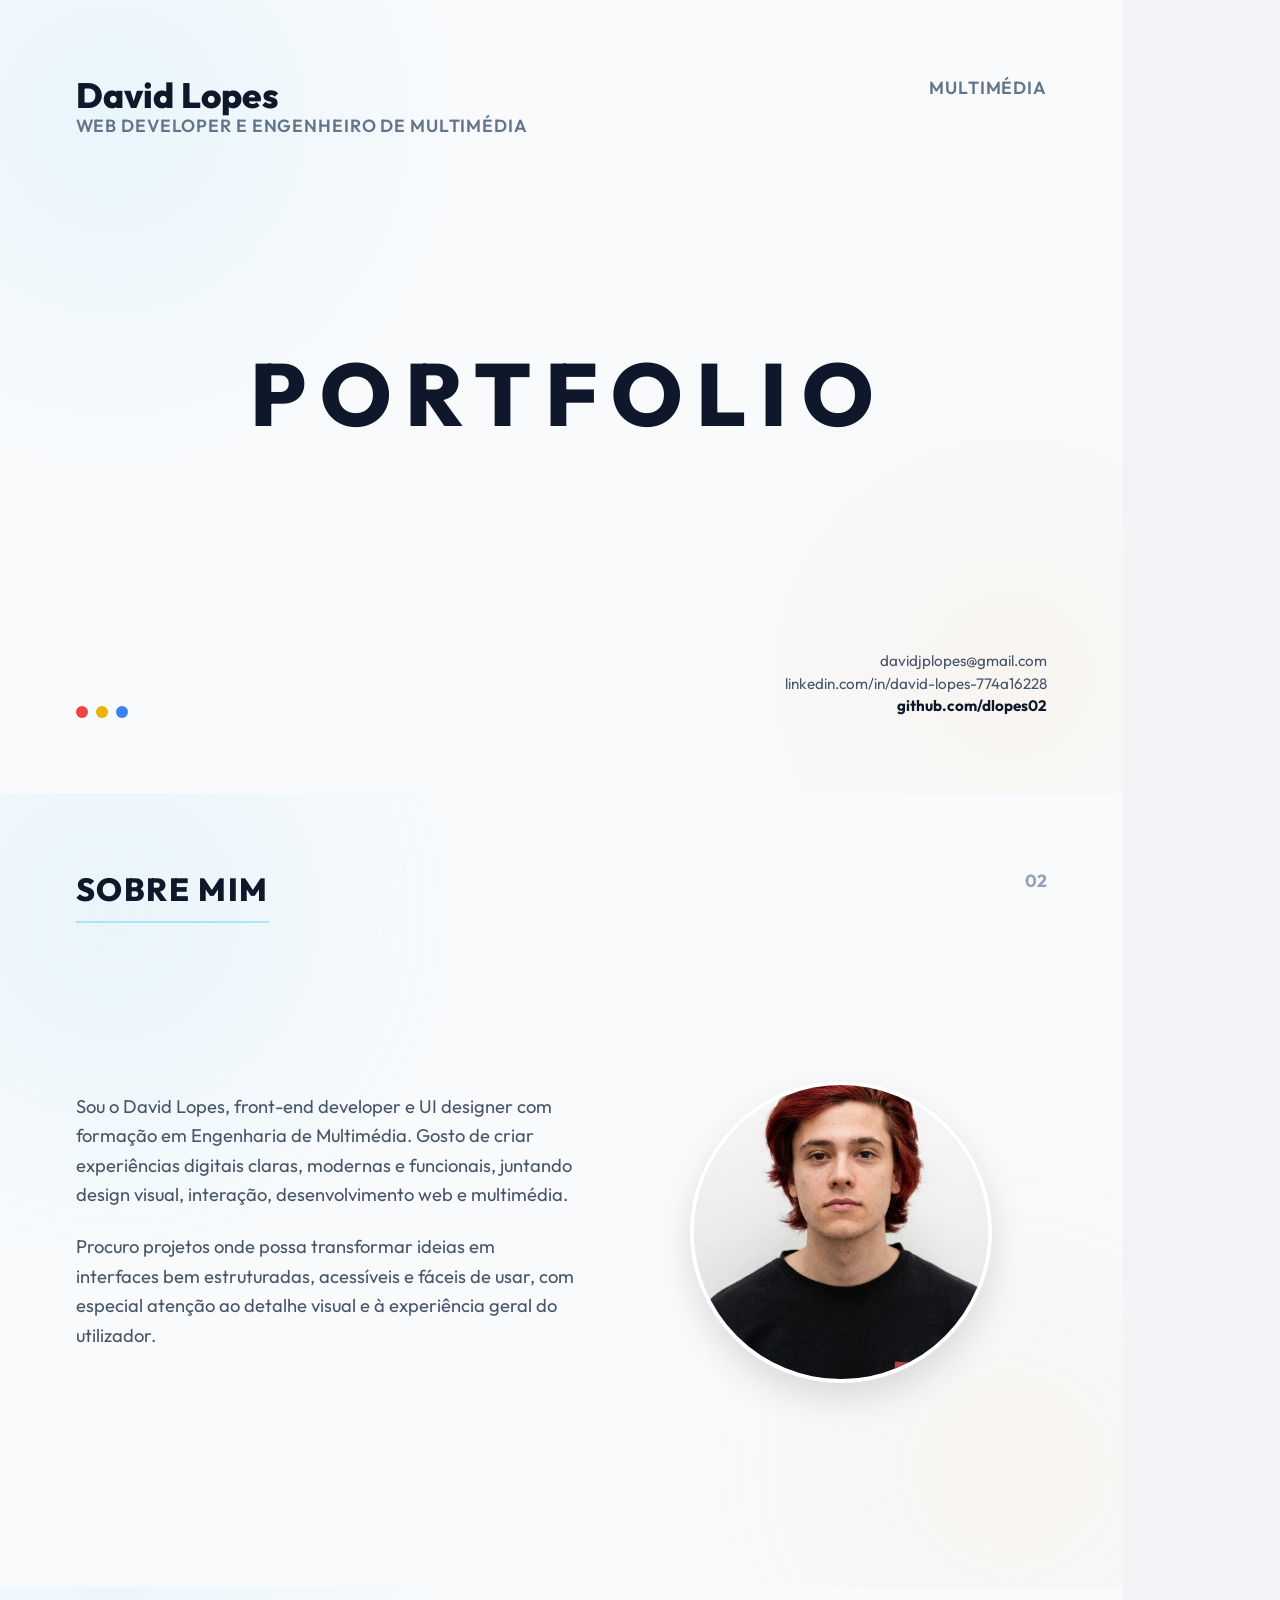
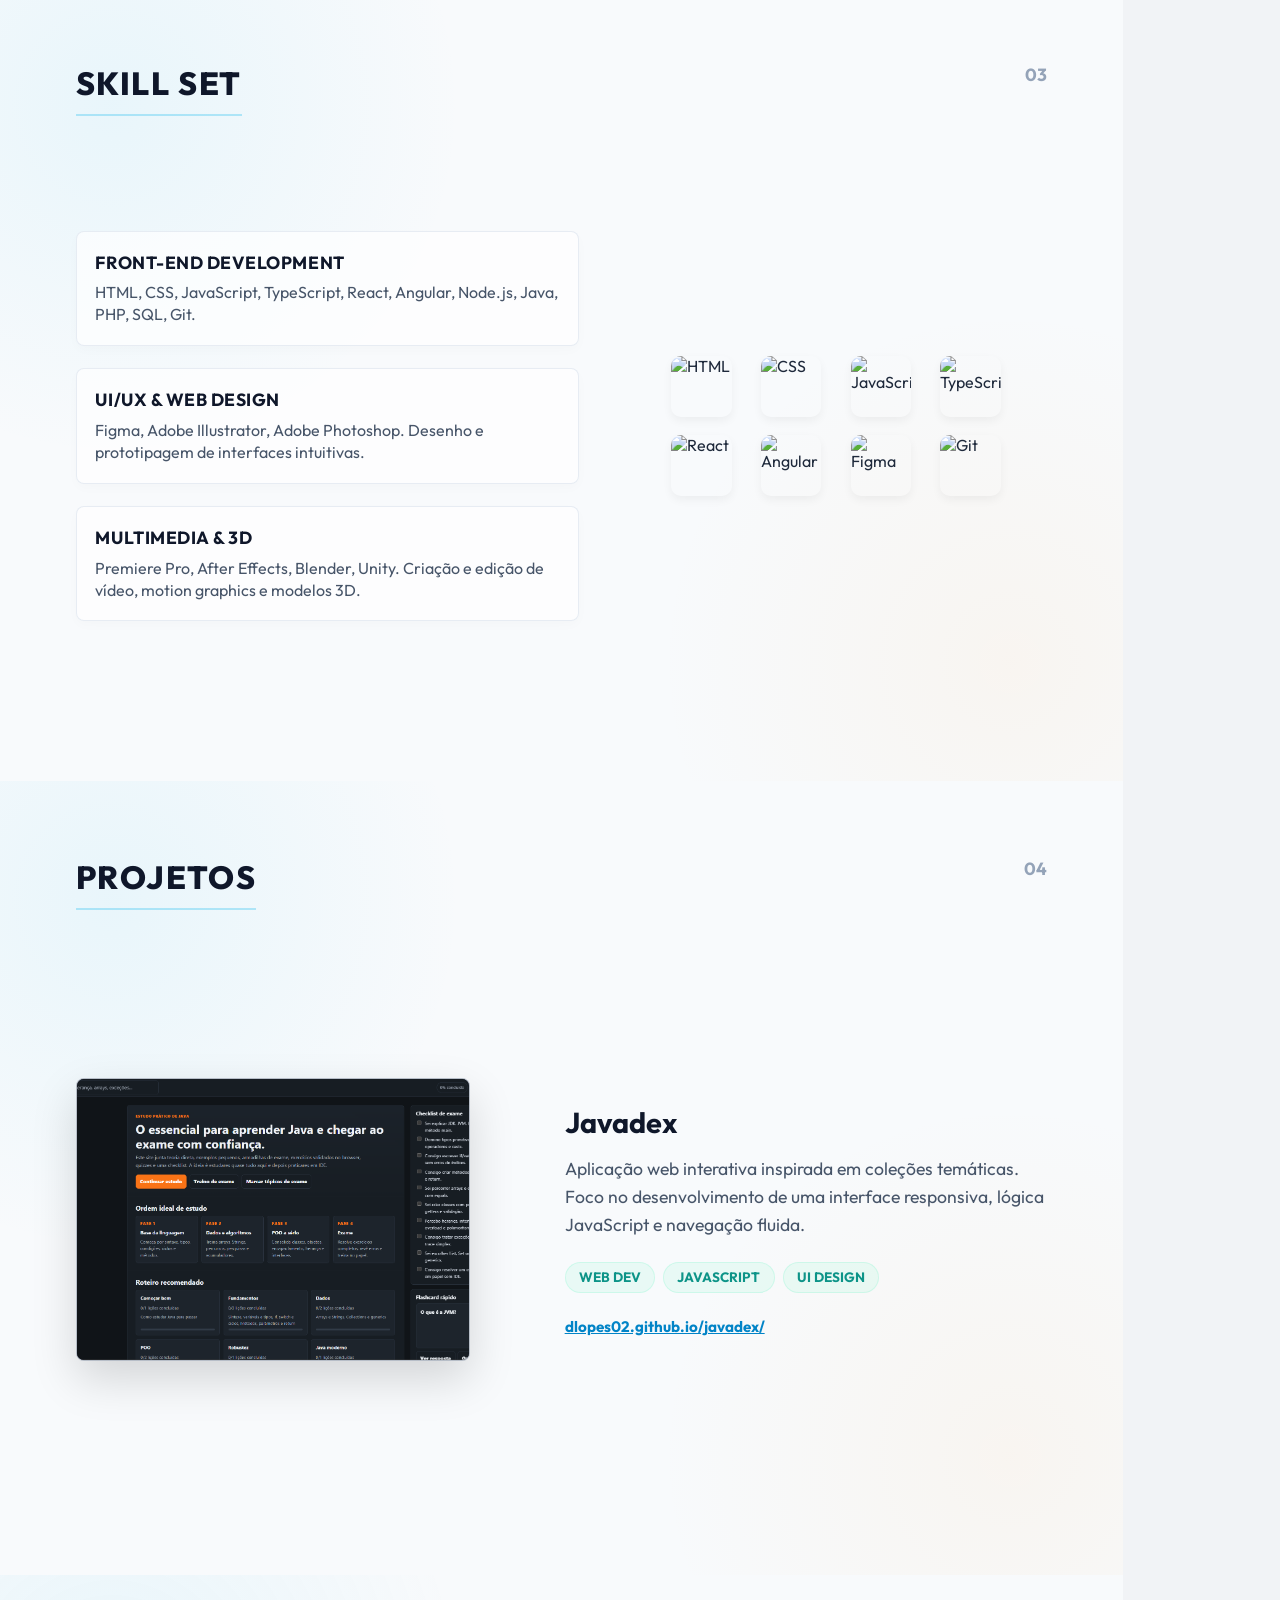
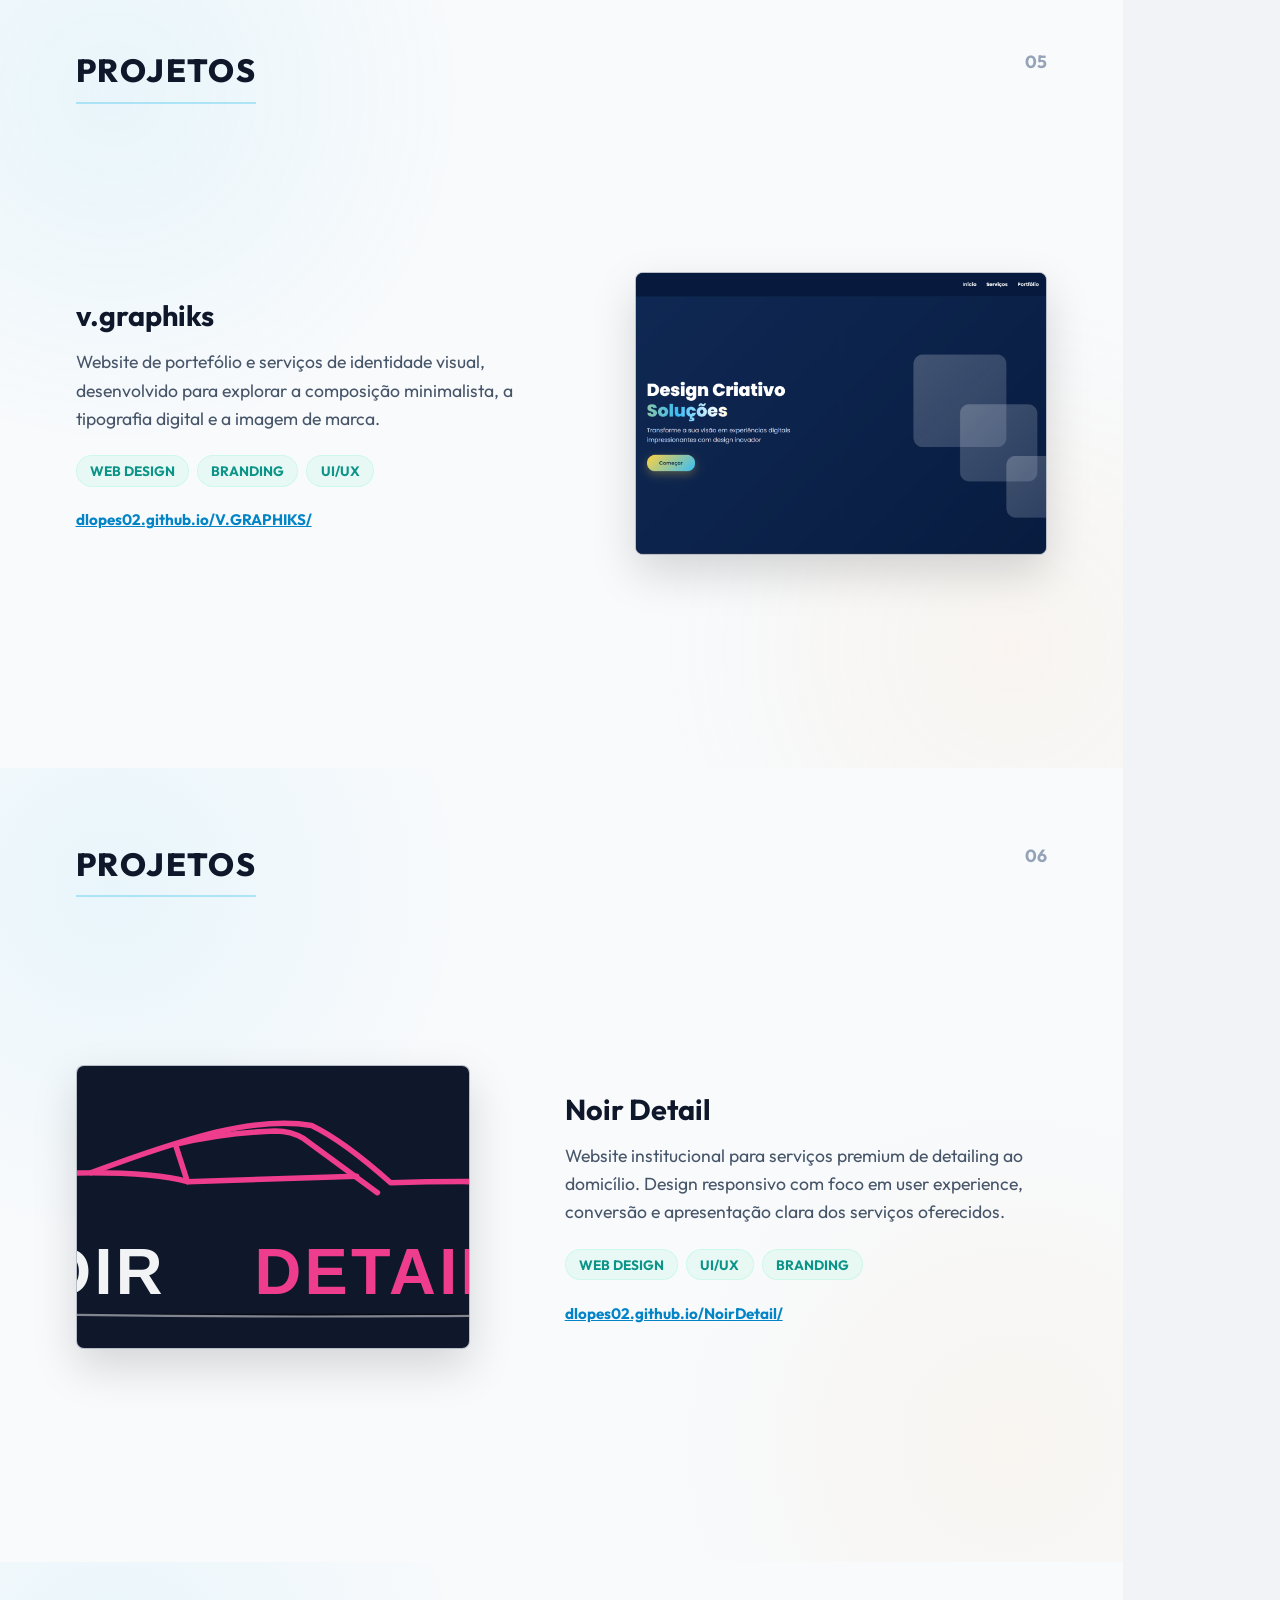
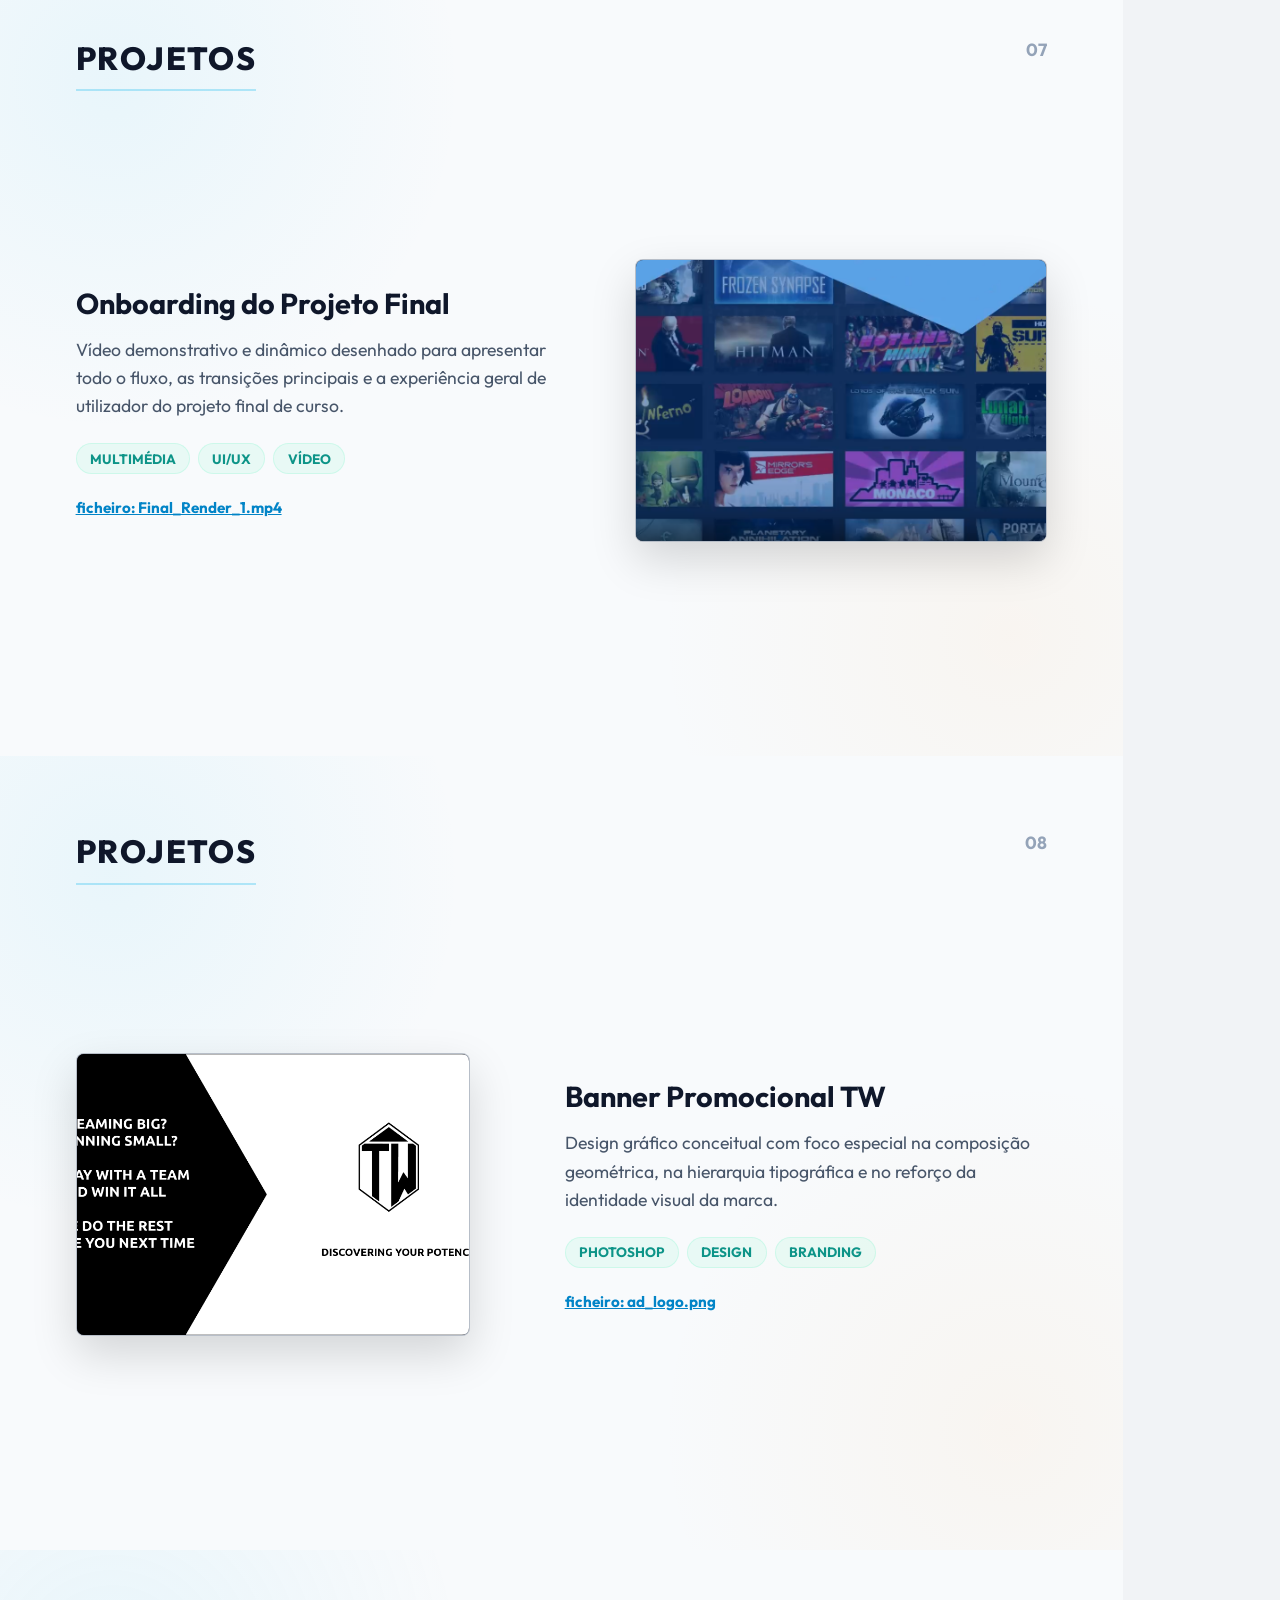
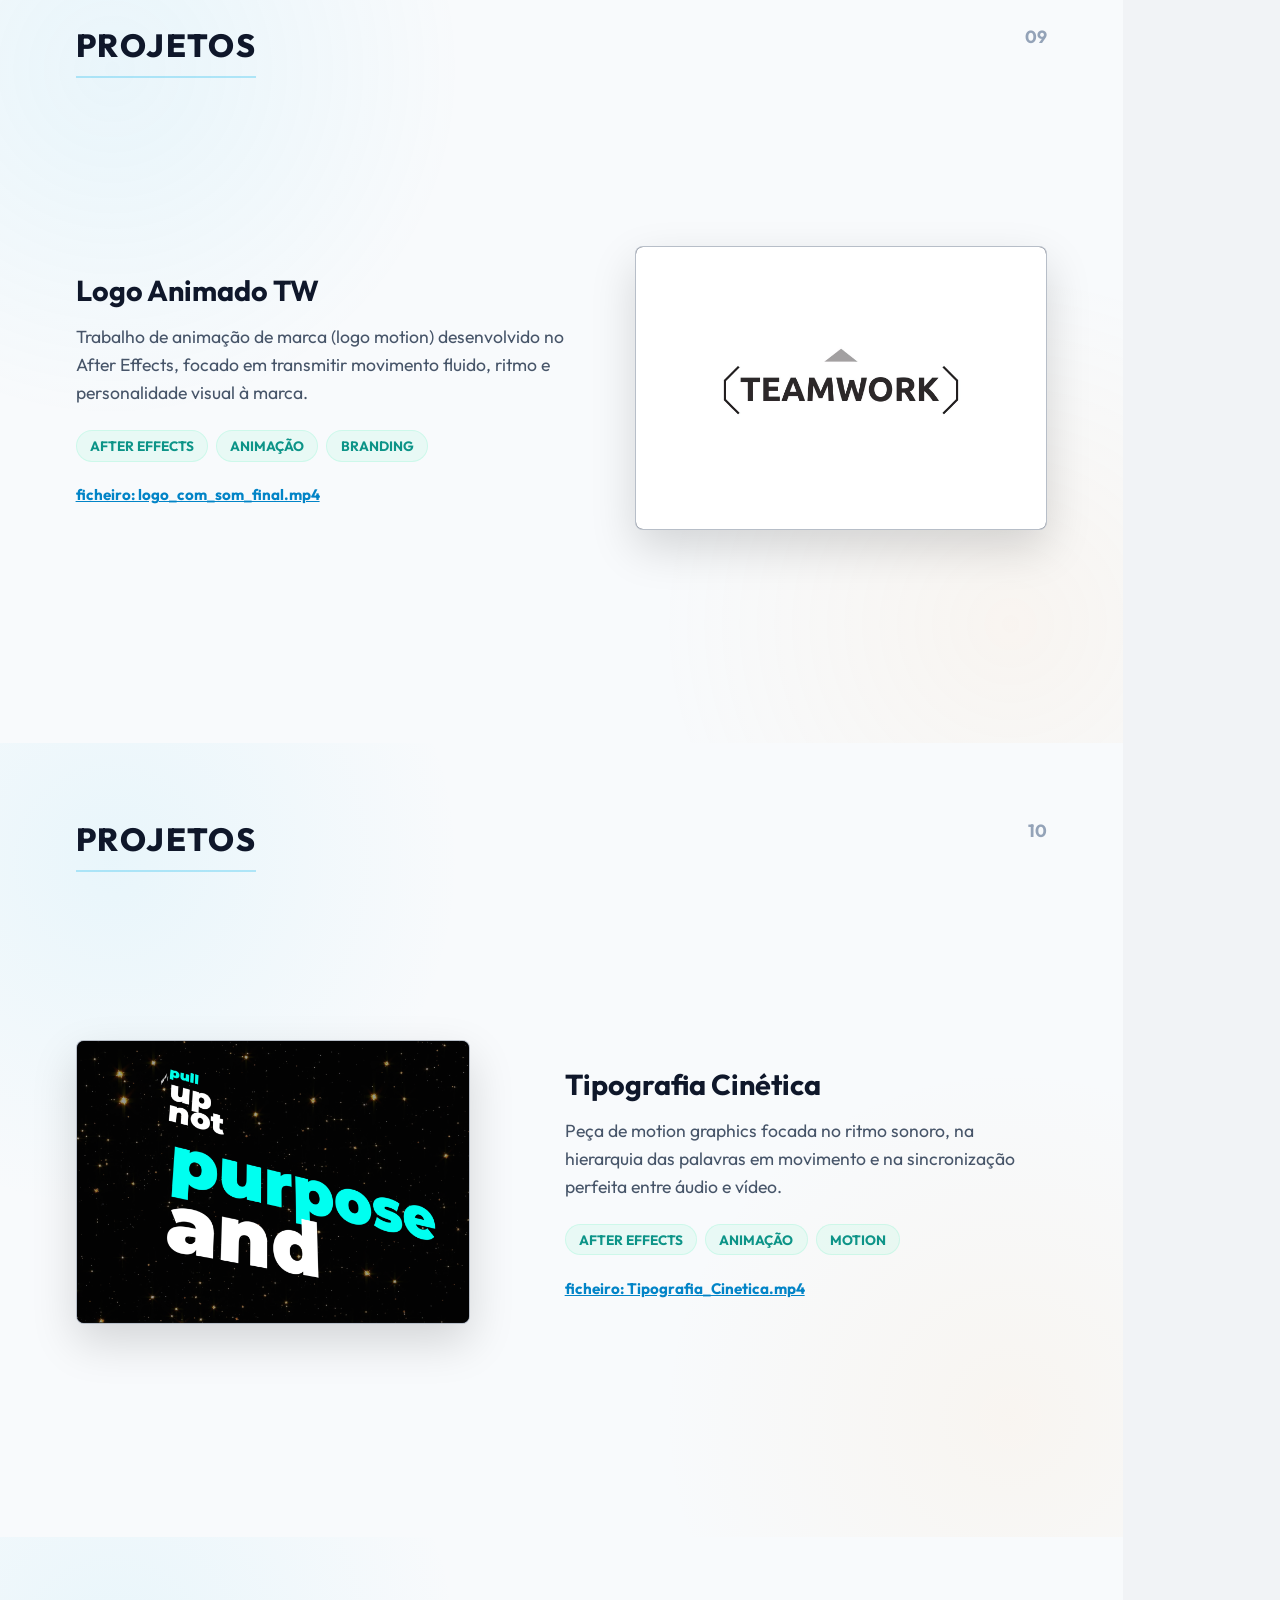
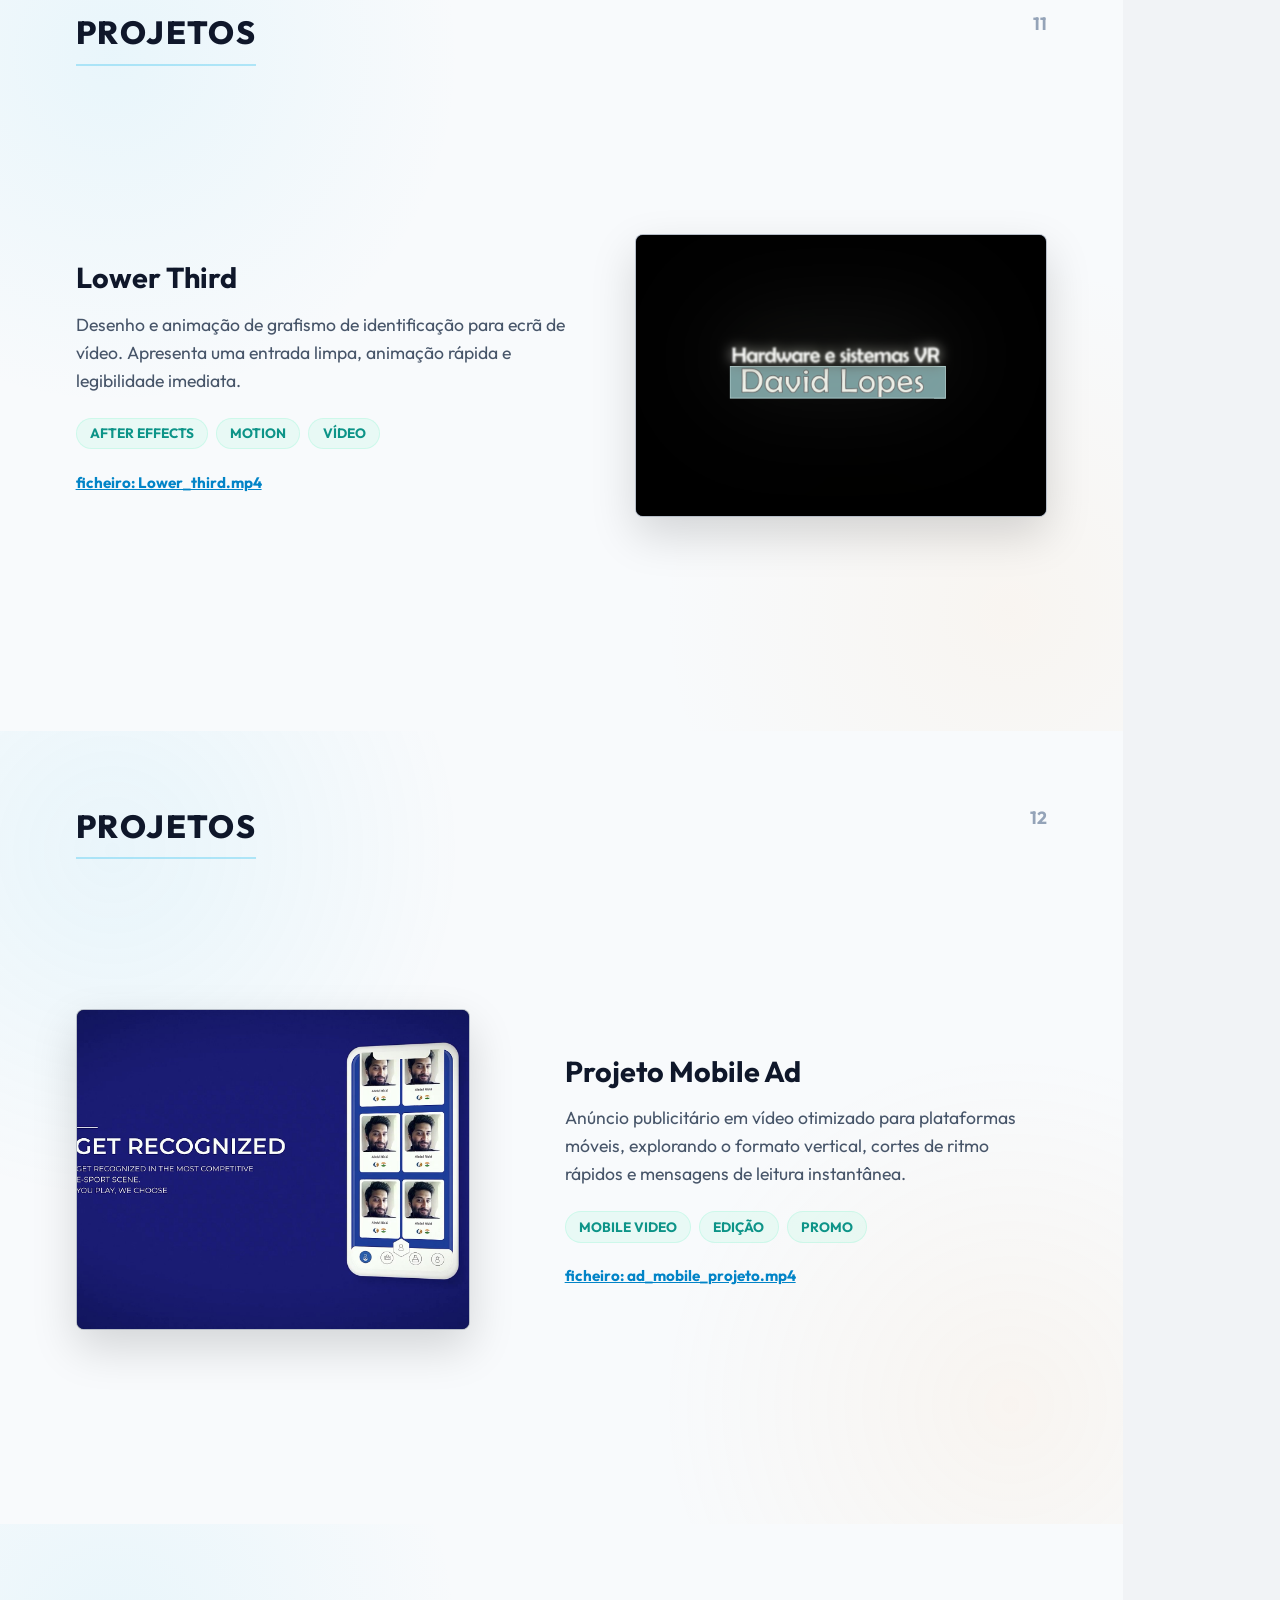
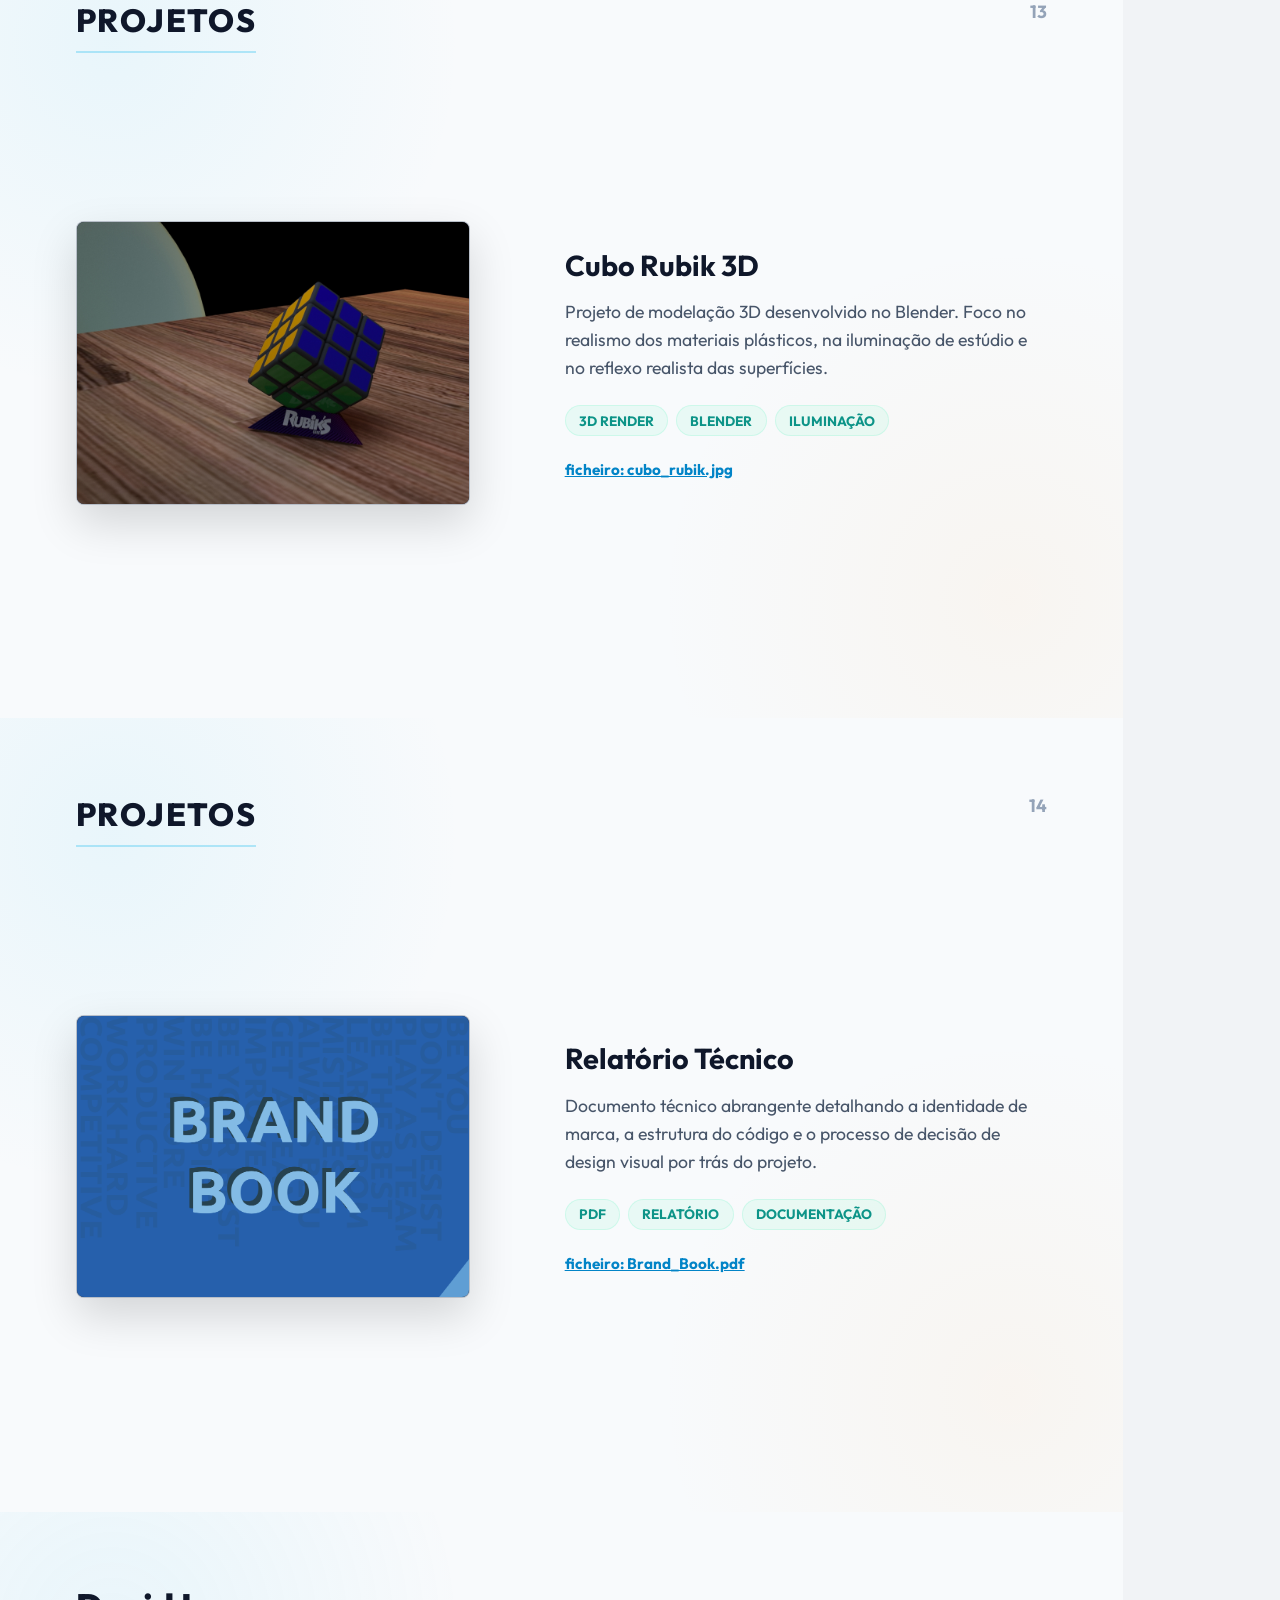
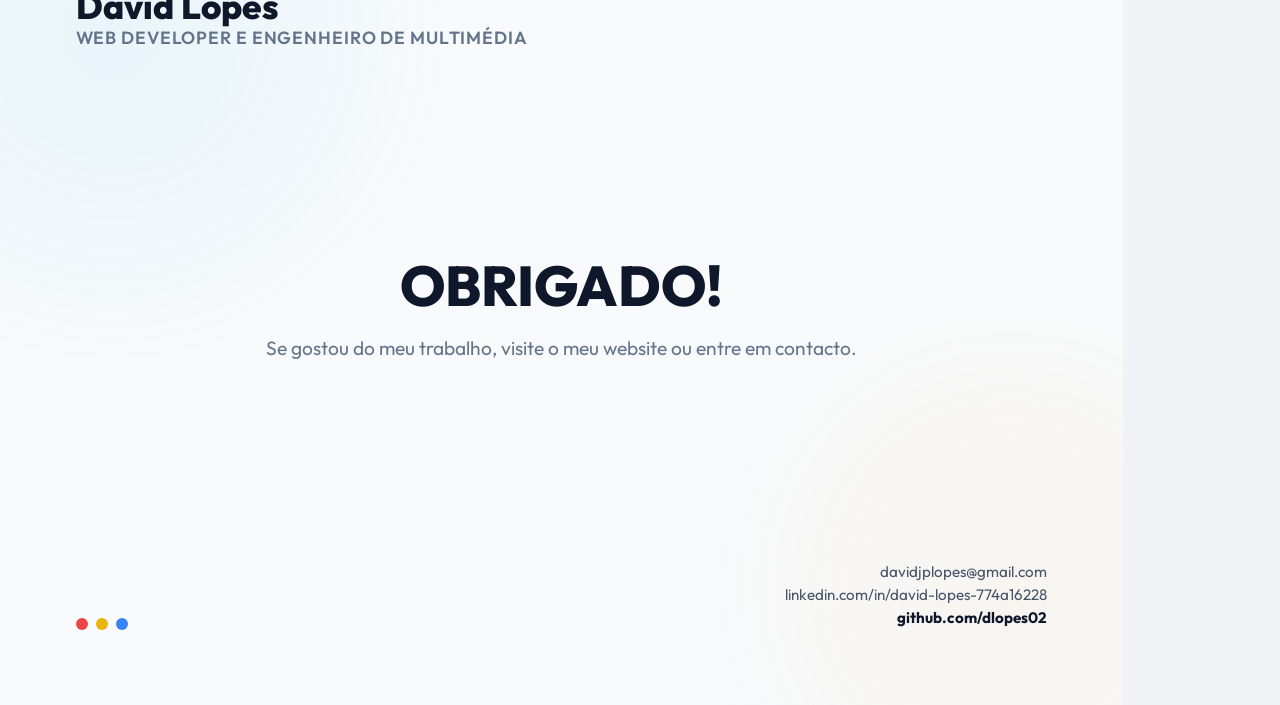
==== commit d49704e9: "Add files via upload" ====
--- a/portfolioPDF/portfolio_pdf.html
+++ b/portfolioPDF/portfolio_pdf.html
@@ -301,7 +301,7 @@
     <div class="cover-header">
       <div>
         <h1 class="cover-name">David Lopes</h1>
-        <p class="cover-title">Web developer e engenheiro multimédia</p>
+        <p class="cover-title">Web Developer e Engenheiro de Multimédia</p>
       </div>
       <div class="cover-title">Multimédia</div>
     </div>
@@ -319,7 +319,7 @@
       <div class="cover-contacts">
         <p><a href="mailto:davidjplopes@gmail.com">davidjplopes@gmail.com</a></p>
         <p><a href="https://www.linkedin.com/in/david-lopes-774a16228" target="_blank">linkedin.com/in/david-lopes-774a16228</a></p>
-        <p><a href="https://github.com/nashi34" target="_blank"><strong>github.com/nashi34</strong></a></p>
+        <p><a href="https://github.com/dlopes02" target="_blank"><strong>github.com/dlopes02</strong></a></p>
       </div>
     </div>
   </section>
@@ -387,7 +387,7 @@
     <h2 class="page-title">Projetos</h2>
     <div class="content-split">
       <div class="content-right">
-        <a class="project-mockup" href="https://nashi34.github.io/javadex/" target="_blank">
+        <a class="project-mockup" href="https://dlopes02.github.io/javadex/" target="_blank">
           <img src="../files/javadex.png" alt="Javadex" />
         </a>
       </div>
@@ -400,7 +400,7 @@
             <span class="project-tag">JavaScript</span>
             <span class="project-tag">UI Design</span>
           </div>
-          <a class="project-link" href="https://nashi34.github.io/javadex/" target="_blank">nashi34.github.io/javadex/</a>
+          <a class="project-link" href="https://dlopes02.github.io/javadex/" target="_blank">dlopes02.github.io/javadex/</a>
         </div>
       </div>
     </div>
@@ -420,11 +420,11 @@
             <span class="project-tag">Branding</span>
             <span class="project-tag">UI/UX</span>
           </div>
-          <a class="project-link" href="https://nashi34.github.io/V.GRAPHIKS/" target="_blank">nashi34.github.io/V.GRAPHIKS/</a>
-        </div>
-      </div>
-      <div class="content-right">
-        <a class="project-mockup" href="https://nashi34.github.io/V.GRAPHIKS/" target="_blank">
+          <a class="project-link" href="https://dlopes02.github.io/V.GRAPHIKS/" target="_blank">dlopes02.github.io/V.GRAPHIKS/</a>
+        </div>
+      </div>
+      <div class="content-right">
+        <a class="project-mockup" href="https://dlopes02.github.io/V.GRAPHIKS/" target="_blank">
           <img src="../files/vgraphiks.png" alt="Vgraphiks" />
         </a>
       </div>
@@ -437,7 +437,7 @@
     <h2 class="page-title">Projetos</h2>
     <div class="content-split">
       <div class="content-right">
-        <a class="project-mockup" href="https://nashi34.github.io/NoirDetail/" target="_blank">
+        <a class="project-mockup" href="https://dlopes02.github.io/NoirDetail/" target="_blank">
           <img src="../files/noir_detail.svg" alt="Noir Detail" />
         </a>
       </div>
@@ -450,7 +450,7 @@
             <span class="project-tag">UI/UX</span>
             <span class="project-tag">Branding</span>
           </div>
-          <a class="project-link" href="https://nashi34.github.io/NoirDetail/" target="_blank">nashi34.github.io/NoirDetail/</a>
+          <a class="project-link" href="https://dlopes02.github.io/NoirDetail/" target="_blank">dlopes02.github.io/NoirDetail/</a>
         </div>
       </div>
     </div>
@@ -472,11 +472,11 @@
             <span class="project-tag">UI/UX</span>
             <span class="project-tag">Vídeo</span>
           </div>
-          <a class="project-link" href="https://nashi34.github.io/MyWebsite/portfolioPDF/video.html?src=files/Final_Render_1.mp4" target="_blank">ficheiro: Final_Render_1.mp4</a>
-        </div>
-      </div>
-      <div class="content-right">
-        <a class="project-mockup" href="https://nashi34.github.io/MyWebsite/portfolioPDF/video.html?src=files/Final_Render_1.mp4" target="_blank">
+          <a class="project-link" href="https://dlopes02.github.io/MyWebsite/portfolioPDF/video.html?src=files/Final_Render_1.mp4" target="_blank">ficheiro: Final_Render_1.mp4</a>
+        </div>
+      </div>
+      <div class="content-right">
+        <a class="project-mockup" href="https://dlopes02.github.io/MyWebsite/portfolioPDF/video.html?src=files/Final_Render_1.mp4" target="_blank">
           <img src="../files/onboarding.png" alt="Onboarding Projeto Final" />
         </a>
       </div>
@@ -489,7 +489,7 @@
     <h2 class="page-title">Projetos</h2>
     <div class="content-split">
       <div class="content-right">
-        <a class="project-mockup" href="https://nashi34.github.io/MyWebsite/files/ad_logo.png" target="_blank">
+        <a class="project-mockup" href="https://dlopes02.github.io/MyWebsite/files/ad_logo.png" target="_blank">
           <img src="../files/ad_logo.png" alt="Banner Promocional TW" />
         </a>
       </div>
@@ -502,7 +502,7 @@
             <span class="project-tag">Design</span>
             <span class="project-tag">Branding</span>
           </div>
-          <a class="project-link" href="https://nashi34.github.io/MyWebsite/files/ad_logo.png" target="_blank">ficheiro: ad_logo.png</a>
+          <a class="project-link" href="https://dlopes02.github.io/MyWebsite/files/ad_logo.png" target="_blank">ficheiro: ad_logo.png</a>
         </div>
       </div>
     </div>
@@ -522,11 +522,11 @@
             <span class="project-tag">Animação</span>
             <span class="project-tag">Branding</span>
           </div>
-          <a class="project-link" href="https://nashi34.github.io/MyWebsite/portfolioPDF/video.html?src=files/logo_com_som_final.mp4" target="_blank">ficheiro: logo_com_som_final.mp4</a>
-        </div>
-      </div>
-      <div class="content-right">
-        <a class="project-mockup" href="https://nashi34.github.io/MyWebsite/portfolioPDF/video.html?src=files/logo_com_som_final.mp4" target="_blank">
+          <a class="project-link" href="https://dlopes02.github.io/MyWebsite/portfolioPDF/video.html?src=files/logo_com_som_final.mp4" target="_blank">ficheiro: logo_com_som_final.mp4</a>
+        </div>
+      </div>
+      <div class="content-right">
+        <a class="project-mockup" href="https://dlopes02.github.io/MyWebsite/portfolioPDF/video.html?src=files/logo_com_som_final.mp4" target="_blank">
           <img src="../files/logo_animado_thumb.jpg" alt="Logo Animado" />
         </a>
       </div>
@@ -539,7 +539,7 @@
     <h2 class="page-title">Projetos</h2>
     <div class="content-split">
       <div class="content-right">
-        <a class="project-mockup" href="https://nashi34.github.io/MyWebsite/portfolioPDF/video.html?src=files/Tipografia_Cinetica.mp4" target="_blank">
+        <a class="project-mockup" href="https://dlopes02.github.io/MyWebsite/portfolioPDF/video.html?src=files/Tipografia_Cinetica.mp4" target="_blank">
           <img src="../files/kinetic_typo.png" alt="Tipografia Cinética" />
         </a>
       </div>
@@ -552,7 +552,7 @@
             <span class="project-tag">Animação</span>
             <span class="project-tag">Motion</span>
           </div>
-          <a class="project-link" href="https://nashi34.github.io/MyWebsite/portfolioPDF/video.html?src=files/Tipografia_Cinetica.mp4" target="_blank">ficheiro: Tipografia_Cinetica.mp4</a>
+          <a class="project-link" href="https://dlopes02.github.io/MyWebsite/portfolioPDF/video.html?src=files/Tipografia_Cinetica.mp4" target="_blank">ficheiro: Tipografia_Cinetica.mp4</a>
         </div>
       </div>
     </div>
@@ -572,11 +572,11 @@
             <span class="project-tag">Motion</span>
             <span class="project-tag">Vídeo</span>
           </div>
-          <a class="project-link" href="https://nashi34.github.io/MyWebsite/portfolioPDF/video.html?src=files/Lower_third.mp4" target="_blank">ficheiro: Lower_third.mp4</a>
-        </div>
-      </div>
-      <div class="content-right">
-        <a class="project-mockup" href="https://nashi34.github.io/MyWebsite/portfolioPDF/video.html?src=files/Lower_third.mp4" target="_blank">
+          <a class="project-link" href="https://dlopes02.github.io/MyWebsite/portfolioPDF/video.html?src=files/Lower_third.mp4" target="_blank">ficheiro: Lower_third.mp4</a>
+        </div>
+      </div>
+      <div class="content-right">
+        <a class="project-mockup" href="https://dlopes02.github.io/MyWebsite/portfolioPDF/video.html?src=files/Lower_third.mp4" target="_blank">
           <img src="../files/lower_third.png" alt="Lower Third" />
         </a>
       </div>
@@ -589,7 +589,7 @@
     <h2 class="page-title">Projetos</h2>
     <div class="content-split">
       <div class="content-right">
-        <a class="project-mockup portrait-mockup" href="https://nashi34.github.io/MyWebsite/portfolioPDF/video.html?src=files/ad_mobile_projeto.mp4" target="_blank">
+        <a class="project-mockup portrait-mockup" href="https://dlopes02.github.io/MyWebsite/portfolioPDF/video.html?src=files/ad_mobile_projeto.mp4" target="_blank">
           <img src="../files/mobile_ad_thumb.jpg" alt="Mobile Ad" />
         </a>
       </div>
@@ -602,7 +602,7 @@
             <span class="project-tag">Edição</span>
             <span class="project-tag">Promo</span>
           </div>
-          <a class="project-link" href="https://nashi34.github.io/MyWebsite/portfolioPDF/video.html?src=files/ad_mobile_projeto.mp4" target="_blank">ficheiro: ad_mobile_projeto.mp4</a>
+          <a class="project-link" href="https://dlopes02.github.io/MyWebsite/portfolioPDF/video.html?src=files/ad_mobile_projeto.mp4" target="_blank">ficheiro: ad_mobile_projeto.mp4</a>
         </div>
       </div>
     </div>
@@ -616,7 +616,7 @@
     <h2 class="page-title">Projetos</h2>
     <div class="content-split">
       <div class="content-right">
-        <a class="project-mockup" href="https://nashi34.github.io/MyWebsite/files/cubo_rubik.jpg" target="_blank">
+        <a class="project-mockup" href="https://dlopes02.github.io/MyWebsite/files/cubo_rubik.jpg" target="_blank">
           <img src="../files/cubo_rubik.jpg" alt="Cubo Rubik 3D" />
         </a>
       </div>
@@ -629,7 +629,7 @@
             <span class="project-tag">Blender</span>
             <span class="project-tag">Iluminação</span>
           </div>
-          <a class="project-link" href="https://nashi34.github.io/MyWebsite/files/cubo_rubik.jpg" target="_blank">ficheiro: cubo_rubik.jpg</a>
+          <a class="project-link" href="https://dlopes02.github.io/MyWebsite/files/cubo_rubik.jpg" target="_blank">ficheiro: cubo_rubik.jpg</a>
         </div>
       </div>
     </div>
@@ -643,7 +643,7 @@
     <h2 class="page-title">Projetos</h2>
     <div class="content-split">
       <div class="content-right">
-        <a class="project-mockup" href="https://nashi34.github.io/MyWebsite/files/Brand_Book.pdf" target="_blank">
+        <a class="project-mockup" href="https://dlopes02.github.io/MyWebsite/files/Brand_Book.pdf" target="_blank">
           <img src="../files/brandbook.png" alt="Relatório Técnico" />
         </a>
       </div>
@@ -656,7 +656,7 @@
             <span class="project-tag">Relatório</span>
             <span class="project-tag">Documentação</span>
           </div>
-          <a class="project-link" href="https://nashi34.github.io/MyWebsite/files/Brand_Book.pdf" target="_blank">ficheiro: Brand_Book.pdf</a>
+          <a class="project-link" href="https://dlopes02.github.io/MyWebsite/files/Brand_Book.pdf" target="_blank">ficheiro: Brand_Book.pdf</a>
         </div>
       </div>
     </div>
@@ -667,7 +667,7 @@
     <div class="cover-header">
       <div>
         <h1 class="cover-name">David Lopes</h1>
-        <p class="cover-title">Web developer e engenheiro multimédia</p>
+        <p class="cover-title">Web Developer e Engenheiro de Multimédia</p>
       </div>
     </div>
     
@@ -685,7 +685,7 @@
       <div class="cover-contacts">
         <p><a href="mailto:davidjplopes@gmail.com">davidjplopes@gmail.com</a></p>
         <p><a href="https://www.linkedin.com/in/david-lopes-774a16228" target="_blank">linkedin.com/in/david-lopes-774a16228</a></p>
-        <p><a href="https://github.com/nashi34" target="_blank"><strong>github.com/nashi34</strong></a></p>
+        <p><a href="https://github.com/dlopes02" target="_blank"><strong>github.com/dlopes02</strong></a></p>
       </div>
     </div>
   </section>
